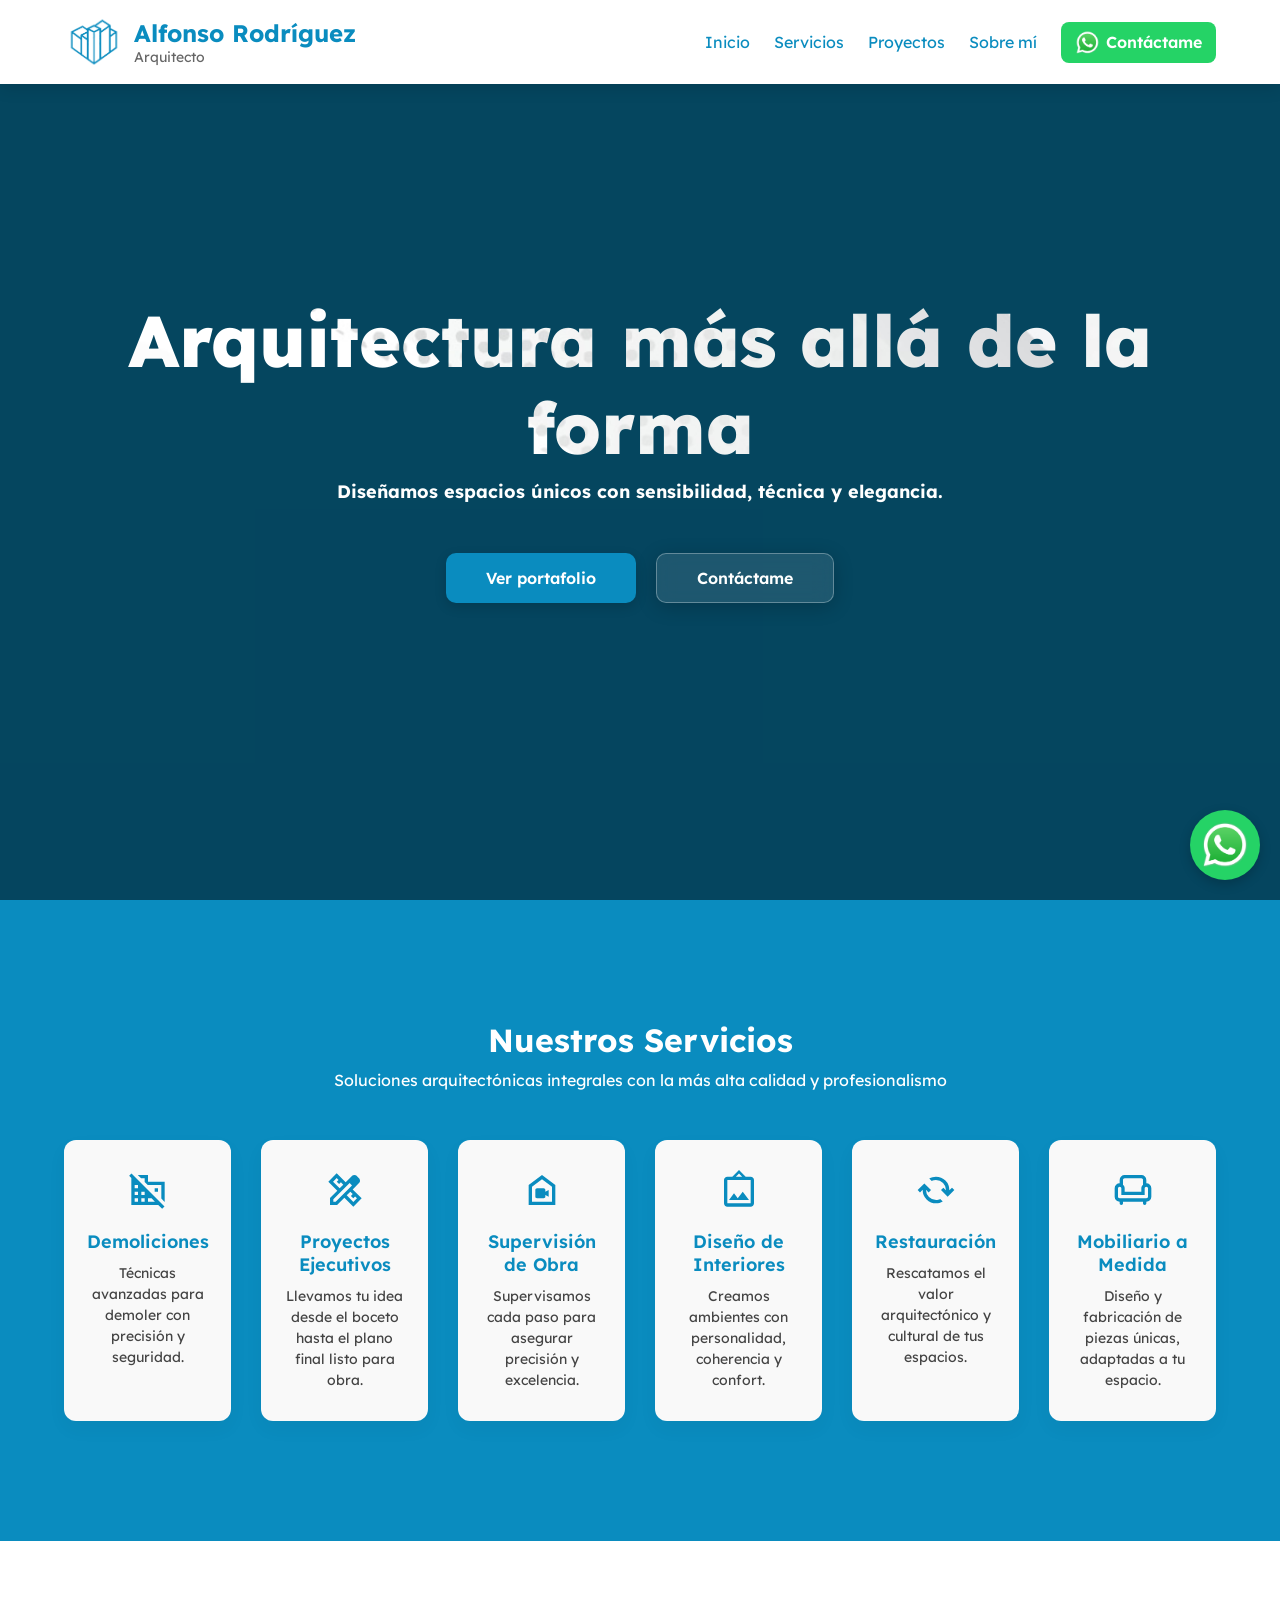
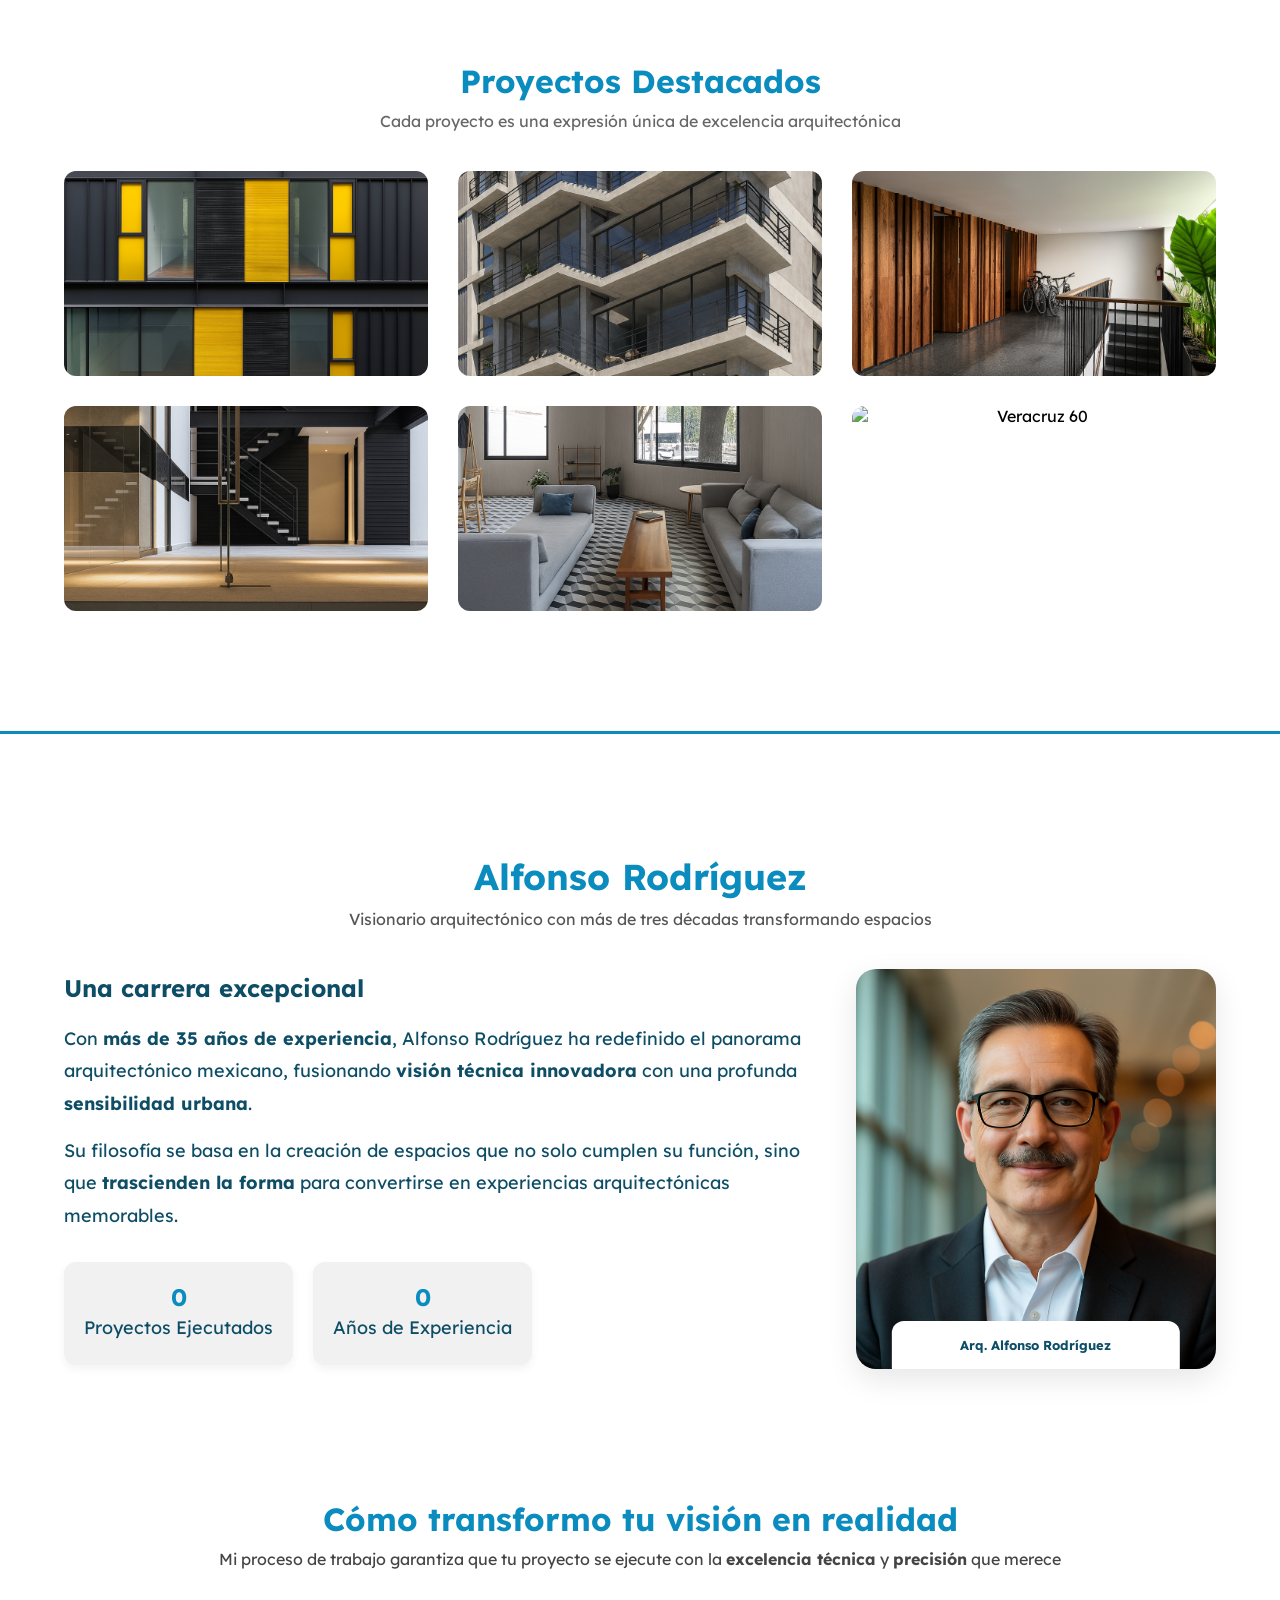
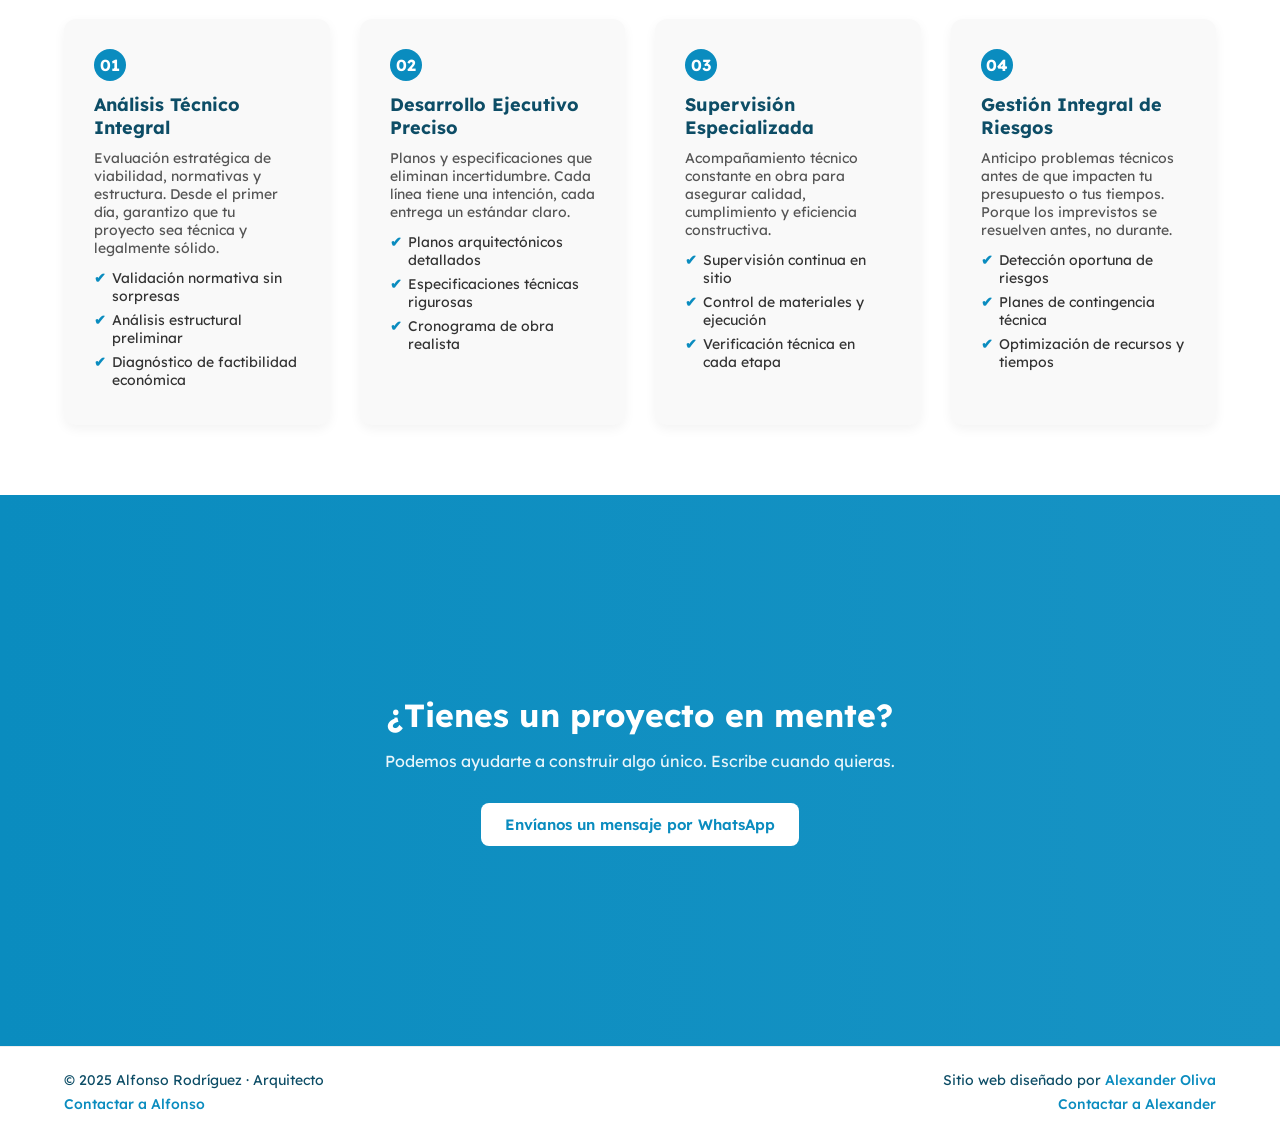
==== index.html @ c877a167 "Primer borrador completado" ====
<!DOCTYPE html>
<html lang="es">
<head>
    <meta charset="UTF-8">
    <meta name="viewport" content="width=device-width, initial-scale=1.0">
    <title>Alfonso Rodríguez | Portafolio</title>
    <link rel="preconnect" href="https://fonts.googleapis.com">
    <link rel="preconnect" href="https://fonts.gstatic.com" crossorigin>
    <link href="https://fonts.googleapis.com/css2?family=Lexend:wght@100..900&display=swap" rel="stylesheet">
    <link rel="stylesheet" href="styles.css">
</head>
<body>
    <header class="header">
        <div class="header__logo">
            <img src="img/logo.png" alt="Logotipo" class="logo__img">
            <div class="header__logotxt">
                <h3 class="header__nombre">Alfonso Rodríguez</h3>
                <p class="header__puesto">Arquitecto</p>
            </div>
        </div>

        <button class="nav__toggle" aria-label="Abrir menú">☰</button>
        <div class="nav__overlay"></div>

        <nav class="nav">
            <button class="nav__close" aria-label="Cerrar menú">×</button>

            <a href="#inicio" class="nav__enlace">Inicio</a>
            <a href="#servicios" class="nav__enlace">Servicios</a>
            <a href="#proyectos" class="nav__enlace">Proyectos</a>
            <a href="#sobremi" class="nav__enlace">Sobre mí</a>
            <a href="https://wa.me/525637185620" target="_blank" class="nav__enlace nav__enlace--whatsapp">
                <img class="nav__whatsapp" src="img/whatsapp.webp" alt="Logo Whatsapp">
                Contáctame
            </a>
        </nav>
    </header>

    <main id="inicio" class="hero">
        <video autoplay muted loop playsinline class="hero__video">
            <source src="img/bg_alfonso.mp4" type="video/mp4">
            Tu navegador no soporta video HTML5.
        </video>

        <div class="hero__overlay"></div>

        <div class="hero__contenido">
            <h1 class="hero__titulo">Arquitectura más allá de la forma</h1>
            <h3 class="hero__subtitulo">Diseñamos espacios únicos con sensibilidad, técnica y elegancia.</h3>
            <div class="hero__btns">
                <a href="#" class="hero__btn hero__btn--portafolio">Ver portafolio</a>
                <a href="#" class="hero__btn hero__btn--contactar">Contáctame</a>
            </div>
        </div>
    </main>

    <section id="servicios" class="servicios">
        <h2 class="servicios__titulo">Nuestros Servicios</h2>
        <p class="servicios__descripcion">Soluciones arquitectónicas integrales con la más alta calidad y profesionalismo</p>

        <div class="servicios__grid">
            <div class="servicio animar-scroll">
                <img src="img/icons/demolicion.svg" alt="Ícono demolición" class="servicio__icono">
                <h3 class="servicio__titulo">Demoliciones</h3>
                <p class="servicio__texto">Técnicas avanzadas para demoler con precisión y seguridad.</p>
            </div>

            <div class="servicio animar-scroll">
                <img src="img/icons/proyecto.svg" alt="Ícono proyectos ejecutivos" class="servicio__icono">
                <h3 class="servicio__titulo">Proyectos Ejecutivos</h3>
                <p class="servicio__texto">Llevamos tu idea desde el boceto hasta el plano final listo para obra.</p>
            </div>

            <div class="servicio animar-scroll">
                <img src="img/icons/supervision.svg" alt="Ícono supervisión" class="servicio__icono">
                <h3 class="servicio__titulo">Supervisión de Obra</h3>
                <p class="servicio__texto">Supervisamos cada paso para asegurar precisión y excelencia.</p>
            </div>

            <div class="servicio animar-scroll">
                <img src="img/icons/interiores.svg" alt="Ícono interiores" class="servicio__icono">
                <h3 class="servicio__titulo">Diseño de Interiores</h3>
                <p class="servicio__texto">Creamos ambientes con personalidad, coherencia y confort.</p>
            </div>

            <div class="servicio animar-scroll">
                <img src="img/icons/restauracion.svg" alt="Ícono restauración" class="servicio__icono">
                <h3 class="servicio__titulo">Restauración</h3>
                <p class="servicio__texto">Rescatamos el valor arquitectónico y cultural de tus espacios.</p>
            </div>

            <div class="servicio animar-scroll">
                <img src="img/icons/mobiliario.svg" alt="Ícono mobiliario" class="servicio__icono">
                <h3 class="servicio__titulo">Mobiliario a Medida</h3>
                <p class="servicio__texto">Diseño y fabricación de piezas únicas, adaptadas a tu espacio.</p>
            </div>
        </div>
    </section>

    <section id="proyectos" class="proyectos">
        <h2 class="proyectos__titulo">Proyectos Destacados</h2>
        <p class="proyectos__descripcion">Cada proyecto es una expresión única de excelencia arquitectónica</p>

        <div class="proyectos__grid">

            <div class="proyecto animar-scroll">
            <img src="img/proyectos/amsterdam289.png" alt="Ámsterdam 289">
            <div class="proyecto__info">
                <div class="proyecto__top">
                <span class="proyecto__etiqueta">Residencial</span>
                </div>
                <div class="proyecto__texto">
                <h3 class="proyecto__nombre">Ámsterdam 289</h3>
                <div class="proyecto__meta">
                    <span>Ciudad de México (2009)</span>
                    <span class="proyecto__rol">Diseño y Construcción</span>
                </div>
                </div>
            </div>
            </div>

            <div class="proyecto animar-scroll">
            <img src="img/proyectos/juandelabarrera.png" alt="Juan de la Barrera">
            <div class="proyecto__info">
                <div class="proyecto__top">
                <span class="proyecto__etiqueta">Residencial</span>
                </div>
                <div class="proyecto__texto">
                <h3 class="proyecto__nombre">Juan de la Barrera</h3>
                <div class="proyecto__meta">
                    <span>Ciudad de México (2019)</span>
                    <span class="proyecto__rol">Diseño, Construcción y Mobiliario</span>
                </div>
                </div>
            </div>
            </div>

            <div class="proyecto animar-scroll">
            <img src="img/proyectos/amsterdam68.png" alt="Ámsterdam 68">
            <div class="proyecto__info">
                <div class="proyecto__top">
                <span class="proyecto__etiqueta">Residencial</span>
                </div>
                <div class="proyecto__texto">
                <h3 class="proyecto__nombre">Ámsterdam 68</h3>
                <div class="proyecto__meta">
                    <span>Ciudad de México (2017)</span>
                    <span class="proyecto__rol">Obra completa</span>
                </div>
                </div>
            </div>
            </div>

            <div class="proyecto animar-scroll">
            <img src="img/proyectos/amsterdam169.png" alt="Ámsterdam 169">
            <div class="proyecto__info">
                <div class="proyecto__top">
                <span class="proyecto__etiqueta">Residencial Patrimonial</span>
                </div>
                <div class="proyecto__texto">
                <h3 class="proyecto__nombre">Ámsterdam 169</h3>
                <div class="proyecto__meta">
                    <span>Ciudad de México (2013)</span>
                    <span class="proyecto__rol">Estructura y acabados</span>
                </div>
                </div>
            </div>
            </div>

            <div class="proyecto animar-scroll">
            <img src="img/proyectos/durango133.png" alt="Durango 133">
            <div class="proyecto__info">
                <div class="proyecto__top">
                <span class="proyecto__etiqueta">Mixto</span>
                </div>
                <div class="proyecto__texto">
                <h3 class="proyecto__nombre">Durango 133</h3>
                <div class="proyecto__meta">
                    <span>Ciudad de México (2015)</span>
                    <span class="proyecto__rol">Excavación, cimentación, acabados</span>
                </div>
                </div>
            </div>
            </div>

            <div class="proyecto animar-scroll">
            <img src="img/proyectos/veracruz60.png" alt="Veracruz 60">
            <div class="proyecto__info">
                <div class="proyecto__top">
                <span class="proyecto__etiqueta">Oficinas y Vivienda</span>
                </div>
                <div class="proyecto__texto">
                <h3 class="proyecto__nombre">Veracruz 60</h3>
                <div class="proyecto__meta">
                    <span>Ciudad de México (2013)</span>
                    <span class="proyecto__rol">Acabados generales</span>
                </div>
                </div>
            </div>
            </div>

        </div>
    </section>

    <div id="modalProyecto" class="modal oculto">
        <div class="modal__contenido" id="modalContenido">
            <button class="modal__cerrar">&times;</button>
            <img id="modalImagen" src="" alt="Imagen del proyecto">
            <div class="modal__texto">
            <span class="modal__etiqueta"></span>
            <h3 class="modal__nombre"></h3>
            <div class="modal__meta">
                <span id="modalUbicacion"></span>
                <span id="modalRol"></span>
            </div>
            <a href="#" class="modal__link">Obra completa</a>
            </div>
            <button class="modal__control modal__anterior">&#10094;</button>
            <button class="modal__control modal__siguiente">&#10095;</button>
        </div>
    </div>

    <section id="sobremi" class="nosotros">
        <div class="nosotros__contenido">
            <h2 class="nosotros__titulo">Alfonso Rodríguez</h2>
            <p class="nosotros__subtitulo">Visionario arquitectónico con más de tres décadas transformando espacios</p>

            <div class="nosotros__grid">
            <div class="nosotros__texto">
                <h3 class="nosotros__encabezado">Una carrera excepcional</h3>
                <p class="nosotros__txt">
                Con <strong>más de 35 años de experiencia</strong>, Alfonso Rodríguez ha redefinido el panorama arquitectónico mexicano, fusionando <strong>visión técnica innovadora</strong> con una profunda <strong>sensibilidad urbana</strong>.
                </p>
                <p class="nosotros__txt">
                Su filosofía se basa en la creación de espacios que no solo cumplen su función, sino que <strong>trascienden la forma</strong> para convertirse en experiencias arquitectónicas memorables.
                </p>

                <div class="nosotros__datos">
                    <div class="nosotros__dato">
                        <span class="nosotros__numero" data-target="100">0</span>
                        <p class="nosotros__descripcion">Proyectos Ejecutados</p>
                    </div>
                    <div class="nosotros__dato">
                        <span class="nosotros__numero" data-target="35">0</span>
                        <p class="nosotros__descripcion">Años de Experiencia</p>
                    </div>
                </div>
            </div>

            <div class="nosotros__foto">
                <div class="nosotros__marco">
                <img src="img/profile.png" alt="Foto Alfonso Rodríguez" class="nosotros__img">
                <div class="nosotros__card">
                    <strong>Arq. Alfonso Rodríguez</strong>
                </div>
                </div>
            </div>
            </div>
        </div>
    </section>

    <section class="proceso">
        <h2 class="proceso__titulo">Cómo transformo tu visión en realidad</h2>
        <p class="proceso__subtitulo">Mi proceso de trabajo garantiza que tu proyecto se ejecute con la <strong>excelencia técnica</strong> y <strong>precisión</strong> que merece</p>

        <div class="proceso__grid">
            <div class="proceso__item animar-scroll">
            <div class="proceso__icono">01</div>
            <h3 class="proceso__paso">Análisis Técnico Integral</h3>
            <p class="proceso__texto">Evaluación estratégica de viabilidad, normativas y estructura. Desde el primer día, garantizo que tu proyecto sea técnica y legalmente sólido.</p>
            <ul class="proceso__lista">
                <li>Validación normativa sin sorpresas</li>
                <li>Análisis estructural preliminar</li>
                <li>Diagnóstico de factibilidad económica</li>
            </ul>
            </div>

            <div class="proceso__item animar-scroll">
            <div class="proceso__icono">02</div>
            <h3 class="proceso__paso">Desarrollo Ejecutivo Preciso</h3>
            <p class="proceso__texto">Planos y especificaciones que eliminan incertidumbre. Cada línea tiene una intención, cada entrega un estándar claro.</p>
            <ul class="proceso__lista">
                <li>Planos arquitectónicos detallados</li>
                <li>Especificaciones técnicas rigurosas</li>
                <li>Cronograma de obra realista</li>
            </ul>
            </div>

            <div class="proceso__item animar-scroll">
            <div class="proceso__icono">03</div>
            <h3 class="proceso__paso">Supervisión Especializada</h3>
            <p class="proceso__texto">Acompañamiento técnico constante en obra para asegurar calidad, cumplimiento y eficiencia constructiva.</p>
            <ul class="proceso__lista">
                <li>Supervisión continua en sitio</li>
                <li>Control de materiales y ejecución</li>
                <li>Verificación técnica en cada etapa</li>
            </ul>
            </div>

            <div class="proceso__item animar-scroll">
            <div class="proceso__icono">04</div>
            <h3 class="proceso__paso">Gestión Integral de Riesgos</h3>
            <p class="proceso__texto">Anticipo problemas técnicos antes de que impacten tu presupuesto o tus tiempos. Porque los imprevistos se resuelven antes, no durante.</p>
            <ul class="proceso__lista">
                <li>Detección oportuna de riesgos</li>
                <li>Planes de contingencia técnica</li>
                <li>Optimización de recursos y tiempos</li>
            </ul>
            </div>
        </div>
    </section>

    <section class="cta animar-scroll">
        <h2 class="cta__titulo">¿Tienes un proyecto en mente?</h2>
        <p class="cta__subtitulo">Podemos ayudarte a construir algo único. Escribe cuando quieras.</p>
        <a href="https://wa.me/525637185620" target="_blank" class="cta__btn">Envíanos un mensaje por WhatsApp</a>
    </section>

    <footer class="footer">
        <div class="footer__contenido">
            <div class="footer__col">
            <p class="footer__nombre">© 2025 Alfonso Rodríguez · Arquitecto</p>
            <p class="footer__link"><a href="https://wa.me/525637185620" target="_blank">Contactar a Alfonso</a></p>
            </div>
            <div class="footer__col footer__col--autor">
            <p class="footer__autor">Sitio web diseñado por <a href="https://alexander-oliva.com" target="_blank">Alexander Oliva</a></p>
            <p class="footer__link"><a href="https://wa.me/525637185620" target="_blank">Contactar a Alexander</a></p>
            </div>
        </div>
    </footer>
    
    <a href="https://wa.me/525637185620" target="_blank" class="whatsapp-fijo" aria-label="Contáctame por WhatsApp">
        <img src="img/whatsapp.webp" alt="Logo Whatsapp" class="whatsapp-icono">
    </a>

    <script src="app.js"></script>
</body>
</html>
---- styles.css ----
:root {
    --colorPrimario: #0A8CBF;
    --colorSecundario: #ffffff;
    --colorTerciario: #0d4d66;
}

* {
    padding: 0;
    margin: 0;
    box-sizing: border-box;
}

body {
    font-family: "Lexend", sans-serif;
    background-color: var(--colorPrimario);
}

/* HEADER */
.header {
    position: fixed;
    top: 0;
    width: 100%;
    background-color: var(--colorSecundario);
    display: flex;
    justify-content: space-between;
    align-items: center;
    padding: 12px 5%;
    box-shadow: 0 4px 16px rgba(0, 0, 0, 0.12);
    z-index: 1000;
}

/* LOGO */
.header__logo {
    display: flex;
    align-items: center;
    gap: 10px;
}

.logo__img {
    width: 60px;
    height: auto;
}

.header__nombre {
    font-size: 16px;
    font-weight: 700;
    color: var(--colorPrimario);
}

@media screen and (min-width: 768px) {
    .header__nombre {
        font-size: 24px;
    }
}

.header__puesto {
    font-size: 14px;
    margin: 0;
    color: #666;
}

/* Navegación */
.nav {
    display: flex;
    align-items: center;
    gap: 24px;
}

.nav__enlace {
    position: relative;
    text-decoration: none;
    font-size: 16px;
    color: var(--colorPrimario);
    transition: color 0.5s ease, transform 0.5s ease;
}

.nav__enlace::after {
    content: '';
    position: absolute;
    bottom: -4px;
    left: 0;
    width: 0%;
    height: 2px;
    background-color: var(--colorPrimario);
    transition: width 0.3s ease;
}

.nav__enlace:hover {
    color: var(--colorPrimario);
    transform: translateY(-2px);
}

.nav__enlace:hover::after {
    width: 100%;
}

.nav__enlace--whatsapp::after {
    display: none;
}


/* Botón hamburguesa */
.nav__toggle {
    display: none;
    background: none;
    border: none;
    font-size: 28px;
    color: var(--colorTerciario);
    cursor: pointer;
    z-index: 1101;
}

/* Overlay */
.nav__overlay {
    display: none;
    position: fixed;
    inset: 0;
    background-color: rgba(0, 0, 0, 0.4);
    z-index: 1100;
}

/* Nav base */
.nav {
    display: flex;
    align-items: center;
    gap: 24px;
    transition: all 0.3s ease;
}

/* Responsive nav */
@media (max-width: 768px) {
    .nav {
        position: fixed;
        top: 0;
        right: -100%;
        width: 260px;
        height: 100%;
        background-color: var(--colorSecundario);
        flex-direction: column;
        align-items: flex-end;
        padding: 100px 20px;
        gap: 40px;
        box-shadow: -2px 0 10px rgba(0, 0, 0, 0.1);
        transition: right 0.3s ease;
        z-index: 1102;
    }

    .nav__toggle {
        display: block;
    }

    .nav__overlay.active {
        display: block;
    }

    .nav.nav--visible {
        right: 0;
    }
}

/* Botón cerrar (X) dentro del menú */
.nav__close {
    position: absolute;
    top: 20px;
    right: 20px;
    background: none;
    border: none;
    font-size: 28px;
    color: var(--colorTerciario);
    cursor: pointer;
    display: none;
}

@media (max-width: 768px) {
    .nav__close {
        display: block;
    }
}

/* Botón WhatsApp */
.nav__enlace--whatsapp {
    background-color: #25D366;
    color: white !important;
    padding: 8px 14px;
    border-radius: 8px;
    font-weight: 600;
    display: flex;
    align-items: center;
    gap: 6px;
}

.nav__whatsapp {
    height: 25px;
}

/* HERO */
.hero {
    position: relative;
    height: 100vh;
    overflow: hidden;
    display: flex;
    align-items: center;
    justify-content: center;
    text-align: center;
    color: white;
}

.hero__video {
    position: absolute;
    top: 0;
    left: 0;
    width: 100%;
    height: 100%;
    object-fit: cover;
    z-index: 1;
}

.hero__overlay {
    position: absolute;
    top: 0;
    left: 0;
    width: 100%;
    height: 100%;
    background-color: rgba(0, 0, 0, 0.5);
    z-index: 2;
}

.hero__contenido {
    position: relative;
    z-index: 3;
    max-width: 90%;
    padding: 20px;
    text-align: center;
    display: flex;
    flex-direction: column;
    align-items: center;
    justify-content: center;
}

/* Animación */
@keyframes fadeUp {
    0% {
        opacity: 0;
        transform: translateY(30px);
    }
    100% {
        opacity: 1;
        transform: translateY(0);
    }
}

.hero__titulo {
    font-size: 36px;
    font-weight: 800;
    background-image: url(img/bgtext.png);
    background-size: 200%;
    background-position: center;
    -webkit-background-clip: text;
    -webkit-text-fill-color: transparent;
    background-clip: text;
    color: transparent;
    margin-bottom: 10px;
    animation: fadeUp 1s ease-out both;
    line-height: 1.2;
    max-width: 100%;
    word-wrap: break-word;
}

@media screen and (min-width: 768px) {
    .hero__titulo {
        font-size: 72px;
    }
}

.hero__subtitulo {
    font-size: 14px;
    color: white;
    font-weight: bold;
    animation: fadeUp 1s ease-out both;
    animation-delay: 0.4s;
    max-width: 800px;
}

@media screen and (min-width: 768px) {
    .hero__subtitulo {
        font-size: 18px;
    }
}

.hero__btns {
    display: flex;
    gap: 20px;
    margin-top: 50px;
    flex-wrap: wrap;
    justify-content: center;
}

.hero__btn {
    padding: 14px 40px;
    font-size: 16px;
    font-weight: 600;
    border-radius: 10px;
    text-decoration: none;
    display: inline-flex;
    align-items: center;
    justify-content: center;
    transition: all 0.3s ease;
}

.hero__btn--portafolio {
    background-color: var(--colorPrimario);
    color: #fff;
    box-shadow: 0 4px 12px rgba(0, 0, 0, 0.15);
}

.hero__btn--portafolio:hover {
    background-color: #086a94;
    transform: translateY(-2px);
}

.hero__btn--contactar {
    background: rgba(255, 255, 255, 0.1);
    color: #fff;
    border: 1px solid rgba(255, 255, 255, 0.3);
    backdrop-filter: blur(10px);
    -webkit-backdrop-filter: blur(10px);
    box-shadow: 0 4px 20px rgba(0, 0, 0, 0.2);
}

.hero__btn--contactar:hover {
    background: rgba(255, 255, 255, 0.2);
    transform: translateY(-2px);
}

/* SERVICIOS */
/* Animación de entrada */
@keyframes fadeUp {
    from {
        opacity: 0;
        transform: translateY(40px);
    }
    to {
        opacity: 1;
        transform: translateY(0);
    }
}

.servicios {
    padding: 120px 5%;
    background-color: var(--colorPrimario);
    text-align: center;
}

.servicios__titulo {
    font-size: 32px;
    color: var(--colorSecundario);
    font-weight: 700;
    margin-bottom: 10px;
}

.servicios__descripcion {
    color: var(--colorSecundario);
    font-size: 16px;
    margin-bottom: 50px;
    animation-delay: 0.2s;
}

.servicios__grid {
    display: grid;
    gap: 30px;
    grid-template-columns: repeat(6, 1fr); /* 6 columnas por defecto */
    justify-items: center;
}

@media (max-width: 1200px) {
    .servicios__grid {
        grid-template-columns: repeat(3, 1fr);
    }
}

@media (max-width: 768px) {
    .servicios__grid {
        grid-template-columns: repeat(2, 1fr);
    }
}

@media (max-width: 480px) {
    .servicios__grid {
        grid-template-columns: 1fr;
    }
}

.servicio {
    background-color: #f9f9f9;
    border-radius: 12px;
    padding: 30px 20px;
    box-shadow: 0 8px 20px rgba(0, 0, 0, 0.04);
    transition: transform 0.3s ease, box-shadow 0.3s ease;
}

.servicio:nth-child(1) { animation-delay: 0.2s; }
.servicio:nth-child(2) { animation-delay: 0.4s; }
.servicio:nth-child(3) { animation-delay: 0.6s; }
.servicio:nth-child(4) { animation-delay: 0.8s; }
.servicio:nth-child(5) { animation-delay: 1s; }
.servicio:nth-child(6) { animation-delay: 1.2s; }

.servicio:hover {
    transform: translateY(-5px);
    box-shadow: 0 12px 24px rgba(0, 0, 0, 0.08);
}

.servicio__icono {
    width: 40px;
    height: 40px;
    margin-bottom: 16px;
}

.servicio__titulo {
    font-size: 18px;
    font-weight: 600;
    color: var(--colorPrimario);
    margin-bottom: 10px;
}

.servicio__texto {
    font-size: 14px;
    color: #444;
    line-height: 1.5;
}

/* Responsive adicional */
@media (max-width: 480px) {
    .servicios__titulo {
        font-size: 24px;
    }

    .servicios__descripcion {
        font-size: 15px;
    }

    .servicio__titulo {
        font-size: 16px;
    }

    .servicio__texto {
        font-size: 13px;
    }
}

/* ANIMACION DE ENTRADA */
.animar-scroll {
    opacity: 0;
    transform: translateY(40px);
    transition: opacity 0.6s ease-out, transform 0.6s ease-out;
}

.animado {
    opacity: 1;
    transform: translateY(0);
}

/* PROYECTOS */
.proyectos {
    padding: 120px 5%;
    background-color: var(--colorSecundario);
    text-align: center;
    border-bottom: 3px solid var(--colorPrimario);
}

.proyectos__titulo {
    font-size: 32px;
    color: var(--colorPrimario);
    font-weight: 700;
    margin-bottom: 10px;
}

.proyectos__descripcion {
    color: #666;
    font-size: 16px;
    margin-bottom: 40px;
}

.proyectos__grid {
    display: grid;
    gap: 30px;
}

@media (min-width: 480px) {
    .proyectos__grid {
        grid-template-columns: repeat(1, 1fr);
    }
}
@media (min-width: 1200px) {
    .proyectos__grid {
        grid-template-columns: repeat(3, 1fr);
    }
}

.proyecto {
    position: relative;
    overflow: hidden;
    border-radius: 12px;
    cursor: pointer;
    transition: transform 0.3s ease;
    opacity: 0;
    transform: translateY(40px);
}

.proyecto img {
    width: 100%;
    height: auto;
    display: block;
    object-fit: cover;
    transition: transform 0.3s ease;
}

.proyecto__info {
    position: absolute;
    inset: 0;
    background-color: rgba(10, 140, 191, 0.85);
    color: #fff;
    display: flex;
    flex-direction: column;
    justify-content: space-between;
    align-items: center;
    padding: 20px;
    opacity: 0;
    transition: opacity 0.4s ease;
    text-align: center;
}

.proyecto__top {
    width: 100%;
    display: flex;
    justify-content: center;
    margin-bottom: 12px;
}

.proyecto__etiqueta {
    background-color: #fff;
    color: var(--colorPrimario);
    font-size: 12px;
    padding: 4px 12px;
    border-radius: 999px;
    font-weight: 600;
}

.proyecto__texto {
    display: flex;
    flex-direction: column;
    align-items: stretch;
    gap: 8px;
    width: 100%;
}

.proyecto__nombre {
    font-size: 24px;
    font-weight: 700;
    margin: 0;
    text-align: center;
}

@media screen and (min-width: 768px) {
    .proyecto__nombre {
        font-size: 32px;
    }
}

.proyecto__meta {
    display: flex;
    justify-content: space-between;
    font-size: 14px;
    color: #f5f5f5;
}

.proyecto__meta span {
    margin: 0;
    line-height: 1.4;
}

.proyecto__rol {
    font-weight: 400;
    text-align: right;
}


/* Hover */
.proyecto:hover .proyecto__info {
    opacity: 1;
}

.proyecto:hover img {
    transform: scale(1.05);
}

/* Animación scroll */
.animado {
    opacity: 1 !important;
    transform: translateY(0) !important;
    transition: opacity 0.6s ease, transform 0.6s ease;
}

/* MODAL */
.modal {
  position: fixed;
  top: 0; left: 0;
  width: 100%; height: 100%;
  background-color: rgba(0, 0, 0, 0.7);
  display: flex;
  justify-content: center;
  align-items: center;
  z-index: 9999;
  padding: 20px;
}
.modal.oculto {
  display: none;
}
.modal__contenido {
  position: relative;
  background: var(--colorSecundario);
  padding: 20px;
  border-radius: 12px;
  max-width: 900px;
  width: 100%;
  color: var(--colorPrimario);
  display: flex;
  flex-direction: column;
  align-items: center;
}
.modal__contenido img {
  width: 100%;
  max-height: 400px;
  object-fit: cover;
  border-radius: 8px;
}
.modal__texto {
  margin-top: 20px;
  width: 100%;
  text-align: center;
}
.modal__etiqueta {
  background-color: var(--colorPrimario);
  color: white;
  padding: 4px 10px;
  font-size: 12px;
  border-radius: 999px;
  display: inline-block;
  margin-bottom: 6px;
}
.modal__nombre {
  font-size: 24px;
  margin: 10px 0 5px;
}
.modal__meta {
  display: flex;
  justify-content: space-between;
  font-size: 14px;
  color: var(--colorTerciario);
  margin-bottom: 10px;
}
.modal__link {
  font-size: 14px;
  color: var(--colorPrimario);
  text-decoration: none;
  font-weight: 500;
}
.modal__cerrar {
  position: absolute;
  top: 10px;
  right: 10px;
  background: var(--colorPrimario);
  border: none;
  font-size: 24px;
  color: var(--colorSecundario);
  cursor: pointer;
  border-radius: 50%;
  width: 36px;
  height: 36px;
  line-height: 34px;
  text-align: center;
  box-shadow: 0 2px 5px rgba(0,0,0,0.2);
}
.modal__control {
  position: absolute;
  top: 50%;
  transform: translateY(-50%);
  background: var(--colorPrimario);
  border: none;
  color: var(--colorSecundario);
  font-size: 16px;
  padding: 5px 11px;
  cursor: pointer;
  z-index: 10;
  border-radius: 50%;
}

@media screen and (min-width: 768px) {
    .modal__control {
      font-size: 18px;
      padding: 12px 20px;
    }
}

.modal__anterior { left: 10px; }
.modal__siguiente { right: 10px; }

@media (max-width: 600px) {
  .modal__meta {
    flex-direction: column;
    gap: 4px;
    align-items: center;
  }
  .modal__control {
    top: auto;
    bottom: 20px;
  }
  .modal__anterior {
    left: 20px;
  }
  .modal__siguiente {
    right: 20px;
  }
}


/* NOSOTROS */
.nosotros {
  background-color: var(--colorSecundario);
  padding: 120px 5% 60px;
  color: var(--colorTerciario);
}
.nosotros__titulo {
  text-align: center;
  font-size: 36px;
  font-weight: 700;
  color: var(--colorPrimario);
  margin-bottom: 10px;
}
.nosotros__subtitulo {
  text-align: center;
  color: #555;
  font-size: 16px;
  margin-bottom: 40px;
}
.nosotros__grid {
  display: flex;
  flex-direction: column-reverse;
  gap: 40px;
  align-items: center;
}
@media (min-width: 900px) {
  .nosotros__grid {
    flex-direction: row;
    justify-content: space-between;
  }
}
.nosotros__encabezado {
  font-size: 24px;
  font-weight: 700;
  margin-bottom: 20px;
}
.nosotros__texto p {
  font-size: 18px;
  color: var(--colorTerciario);
  line-height: 1.8;
}

.nosotros__txt {
    margin-bottom: 15px;
}

.nosotros__datos {
  display: flex;
  gap: 20px;
  margin-top: 30px;
  justify-content: space-between;
}

@media screen and (min-width: 768px) {
    .nosotros__datos {
      justify-content: flex-start;
    }
}

.nosotros__dato {
  background-color: #f1f1f1;
  border-radius: 12px;
  padding: 20px 20px;
  text-align: center;
  box-shadow: 0 4px 10px rgba(0, 0, 0, 0.05);
  display: flex;
  flex-direction: column;
  align-items: center;
  justify-content: center;
}
.nosotros__numero {
  font-size: 24px;
  font-weight: 700;
  color: var(--colorPrimario);
}
.nosotros__descripcion {
  font-size: 12px;
  color: #444;
  margin: 0;
}
.nosotros__foto {
  position: relative;
}
.nosotros__marco {
  position: relative;
  border-radius: 20px;
  overflow: hidden;
  box-shadow: 0 10px 30px rgba(0, 0, 0, 0.1);
  width: 100%;
  max-width: 800px;
  aspect-ratio: 9 / 10; 
  margin: 0 auto;
}

.nosotros__img {
  width: 100%;
  height: 100%;
  object-fit: cover;
  display: block;
  border-radius: 0;
}

@media screen and (max-width: 480px) {
  .nosotros__marco {
    aspect-ratio: 3 / 4.2;
  }
}
.nosotros__badge,
.nosotros__insignia {
  position: absolute;
  background-color: var(--colorPrimario);
  color: white;
  font-size: 14px;
  padding: 4px 6px;
  border-radius: 999px;
}
.nosotros__badge {
  top: 10px;
  right: 10px;
}
.nosotros__insignia {
  top: 30%;
  left: 10px;
}
.nosotros__card {
  position: absolute;
  bottom: -10px;
  left: 50%;
  transform: translateX(-50%);
  background-color: white;
  border-radius: 12px;
  padding: 15px 16px 25px 16px;
  width: 80%;
  box-shadow: 0 2px 10px rgba(0,0,0,0.1);
  text-align: center;
  font-size: 13px;
  line-height: 1.4;
}
.nosotros__estrellas {
  margin-top: 4px;
  color: var(--colorPrimario);
}

/* PROCESO */
.proceso {
  padding: 70px 5%;
  background-color: var(--colorSecundario);
  text-align: center;
}
.proceso__titulo {
  font-size: 32px;
  color: var(--colorPrimario);
  font-weight: 700;
  margin-bottom: 10px;
}
.proceso__subtitulo {
  font-size: 16px;
  color: #444;
  margin-bottom: 50px;
}
.proceso__grid {
  display: grid;
  gap: 30px;
  grid-template-columns: 1fr;
}
@media (min-width: 768px) {
  .proceso__grid {
    grid-template-columns: repeat(2, 1fr);
  }
}
@media (min-width: 1200px) {
  .proceso__grid {
    grid-template-columns: repeat(4, 1fr);
  }
}
.proceso__item {
  background-color: #f9f9f9;
  padding: 30px;
  border-radius: 12px;
  text-align: left;
  position: relative;
  box-shadow: 0 4px 12px rgba(0,0,0,0.05);
  transition: transform 0.8s ease;
}
.proceso__item:hover {
  transform: translateY(-5px);
}
.proceso__icono {
  font-size: 16px;
  font-weight: bold;
  background-color: var(--colorPrimario);
  color: white;
  width: 32px;
  height: 32px;
  border-radius: 50%;
  display: flex;
  align-items: center;
  justify-content: center;
  margin-bottom: 12px;
}
.proceso__paso {
  font-size: 18px;
  font-weight: 700;
  margin-bottom: 10px;
  color: var(--colorTerciario);
  position: relative;
  display: inline-block;
}
.proceso__paso::after {
  content: '';
  position: absolute;
  bottom: -4px;
  left: 0;
  height: 2px;
  width: 100%;
  background-color: var(--colorPrimario);
  transform: scaleX(0);
  transform-origin: left;
  transition: transform 0.6s ease;
}
.proceso__item:hover .proceso__paso::after {
  transform: scaleX(1);
}
.proceso__texto {
  font-size: 14px;
  color: #555;
  margin-bottom: 12px;
}
.proceso__lista {
  list-style: none;
  padding-left: 0;
  font-size: 14px;
  color: #333;
}
.proceso__lista li {
  margin-bottom: 6px;
  position: relative;
  padding-left: 18px;
}
.proceso__lista li::before {
  content: '✔';
  position: absolute;
  left: 0;
  color: var(--colorPrimario);
  font-weight: bold;
}

/* CTA */
.cta {
  background: linear-gradient(270deg, var(--colorPrimario), #31a1ce, var(--colorPrimario));
  background-size: 600% 600%;
  animation: gradientWave 12s ease infinite;
  padding: 200px 5%;
  text-align: center;
  color: var(--colorSecundario);
  transition: opacity 0.6s ease, transform 0.6s ease;
  opacity: 0;
  transform: translateY(40px);
}
@keyframes gradientWave {
  0% { background-position: 0% 50%; }
  50% { background-position: 100% 50%; }
  100% { background-position: 0% 50%; }
}
.cta__titulo {
  font-size: clamp(24px, 5vw, 32px);
  font-weight: 700;
  margin-bottom: 16px;
}
.cta__subtitulo {
  font-size: 16px;
  max-width: 600px;
  margin: 0 auto 32px;
  color: #eaf6fb;
}
.cta__btn {
  background-color: var(--colorSecundario);
  color: var(--colorPrimario);
  padding: 12px 24px;
  font-size: 15px;
  font-weight: 600;
  border-radius: 8px;
  text-decoration: none;
  display: inline-block;
  transition: all 0.3s ease;
}
.cta__btn:hover {
  transform: translateY(-2px);
  box-shadow: 0 4px 12px rgba(0, 0, 0, 0.2);
}
@media screen and (max-width: 480px) {
  .cta__btn {
    animation: pulse 2.4s infinite;
  }
}
@keyframes pulse {
  0% { box-shadow: 0 0 0 0 rgba(255, 255, 255, 0.4); }
  70% { box-shadow: 0 0 0 10px rgba(255, 255, 255, 0); }
  100% { box-shadow: 0 0 0 0 rgba(255, 255, 255, 0); }
}
.animado {
  opacity: 1 !important;
  transform: translateY(0) !important;
}

/* FOOTER */
.footer {
  background-color: var(--colorSecundario);
  color: var(--colorTerciario);
  padding: 24px 5%;
  font-size: 14px;
  border-top: 1px solid #eee;
}
.footer__contenido {
  display: flex;
  flex-wrap: wrap;
  justify-content: space-between;
  gap: 20px;
  max-width: 1200px;
  margin: 0 auto;
}
.footer__col {
  flex: 1 1 45%;
  min-width: 250px;
  display: flex;
  flex-direction: column;
  gap: 6px;
}
.footer__col--autor {
  align-items: flex-end;
  text-align: right;
}
.footer__nombre,
.footer__autor,
.footer__link {
  margin: 0;
}
.footer__link a,
.footer__autor a {
  display: inline-block;
  color: var(--colorPrimario);
  font-weight: 500;
  text-decoration: none;
  position: relative;
  transition: color 0.3s ease;
}
.footer__link a::after,
.footer__autor a::after {
  content: "";
  position: absolute;
  bottom: -2px;
  left: 0;
  width: 0%;
  height: 2px;
  background-color: var(--colorPrimario);
  transition: width 0.3s ease;
}
.footer__link a:hover::after,
.footer__autor a:hover::after {
  width: 100%;
}
.footer__link a:hover,
.footer__autor a:hover {
  color: var(--colorTerciario);
}
@media screen and (max-width: 768px) {
  .footer__contenido {
    flex-direction: column;
    align-items: flex-start;
    text-align: left;
  }
  .footer__col,
  .footer__col--autor {
    width: 100%;
    align-items: flex-start;
    text-align: left;
  }
}

/* BOTÓN DE WHATSAPP */
.whatsapp-fijo {
  position: fixed;
  bottom: 20px;
  right: 20px;
  background-color: #25D366;
  padding: 10px;
  border-radius: 50%;
  box-shadow: 0 4px 12px rgba(0,0,0,0.2);
  text-decoration: none;
  z-index: 9999;
  transition: background-color 0.3s ease, transform 0.2s ease;
  display: flex;
  align-items: center;
  justify-content: center;
  width: 50px;
  height: 50px;
}

@media screen and (min-width: 768px) {
    .whatsapp-fijo {
        width: 70px;
        height: 70px;
    }
}

.whatsapp-fijo:hover {
  background-color: #1da851;
  transform: translateY(-2px);
}
.whatsapp-icono {
  width: 28px;
  height: 28px;
  display: block;
}

@media screen and (min-width: 768px) {
    .whatsapp-icono {
        width: 50px;
        height: 50px;
        display: block;
    }
}
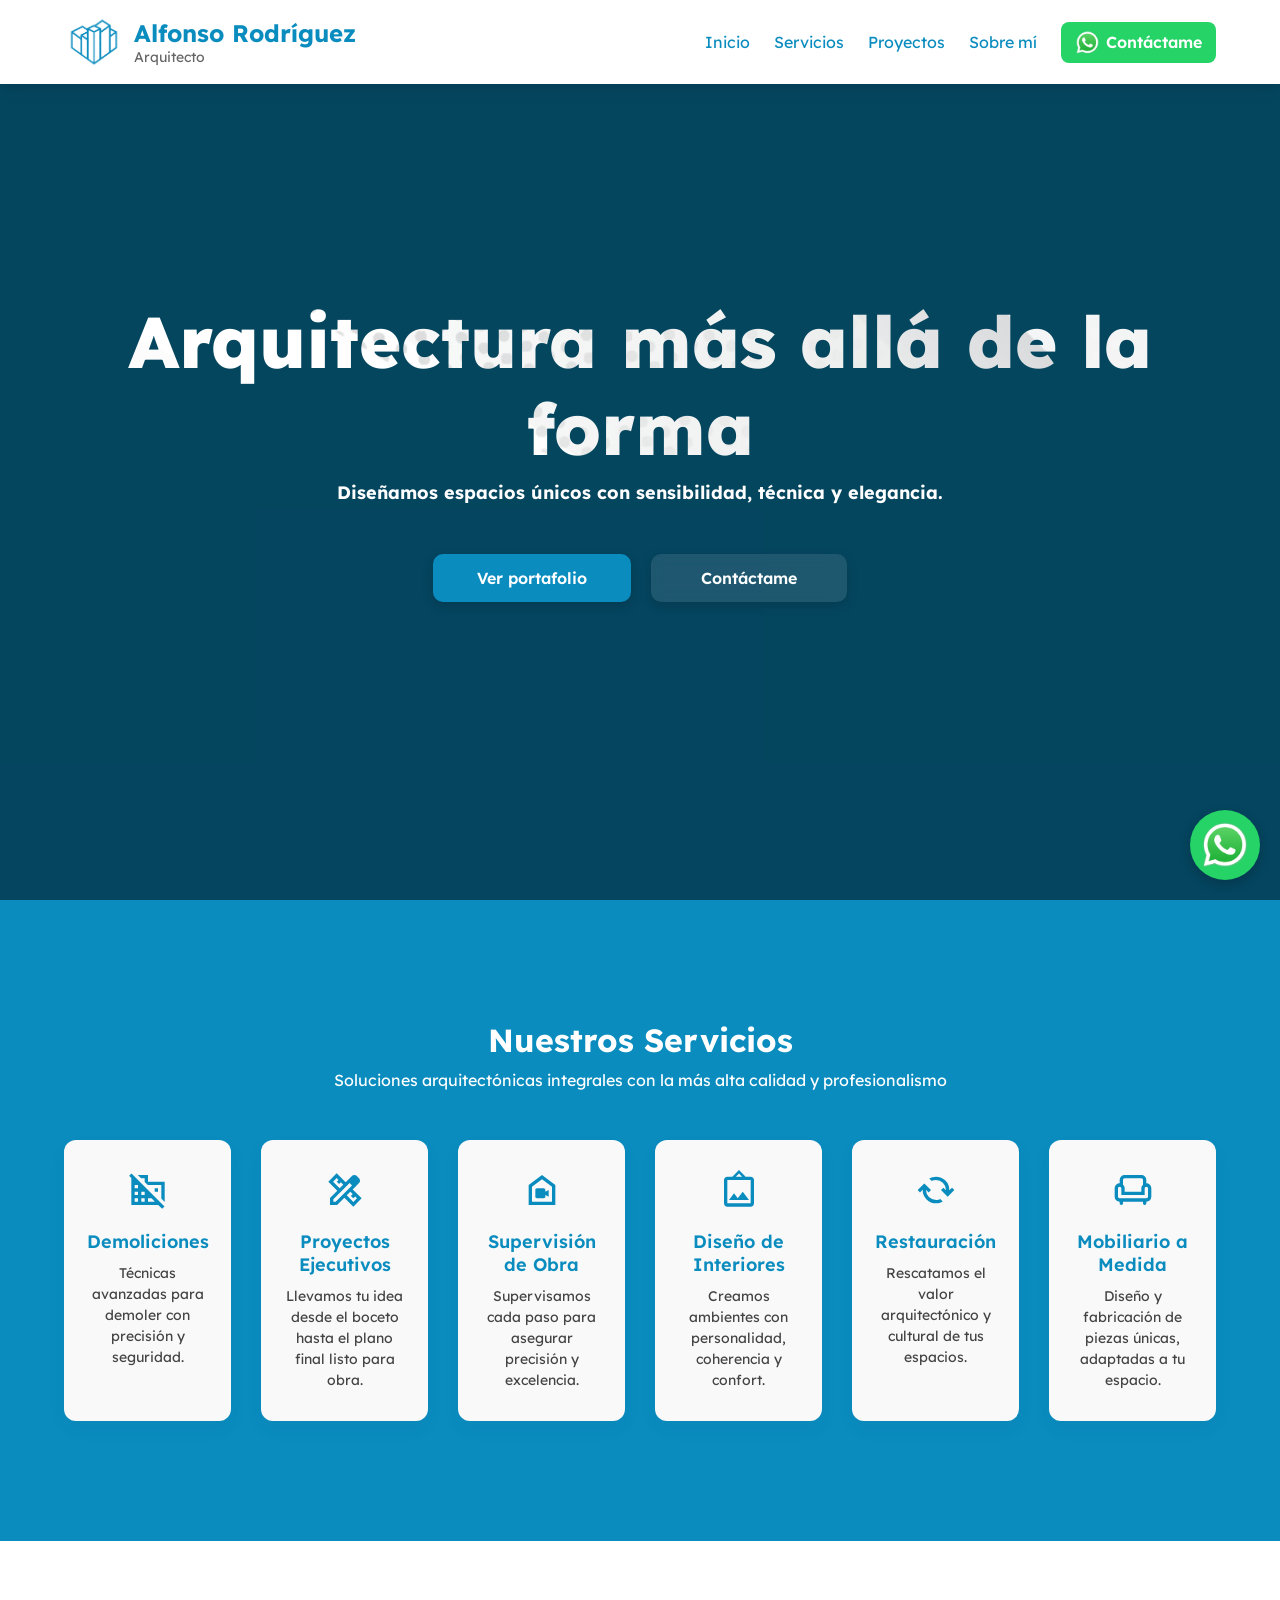
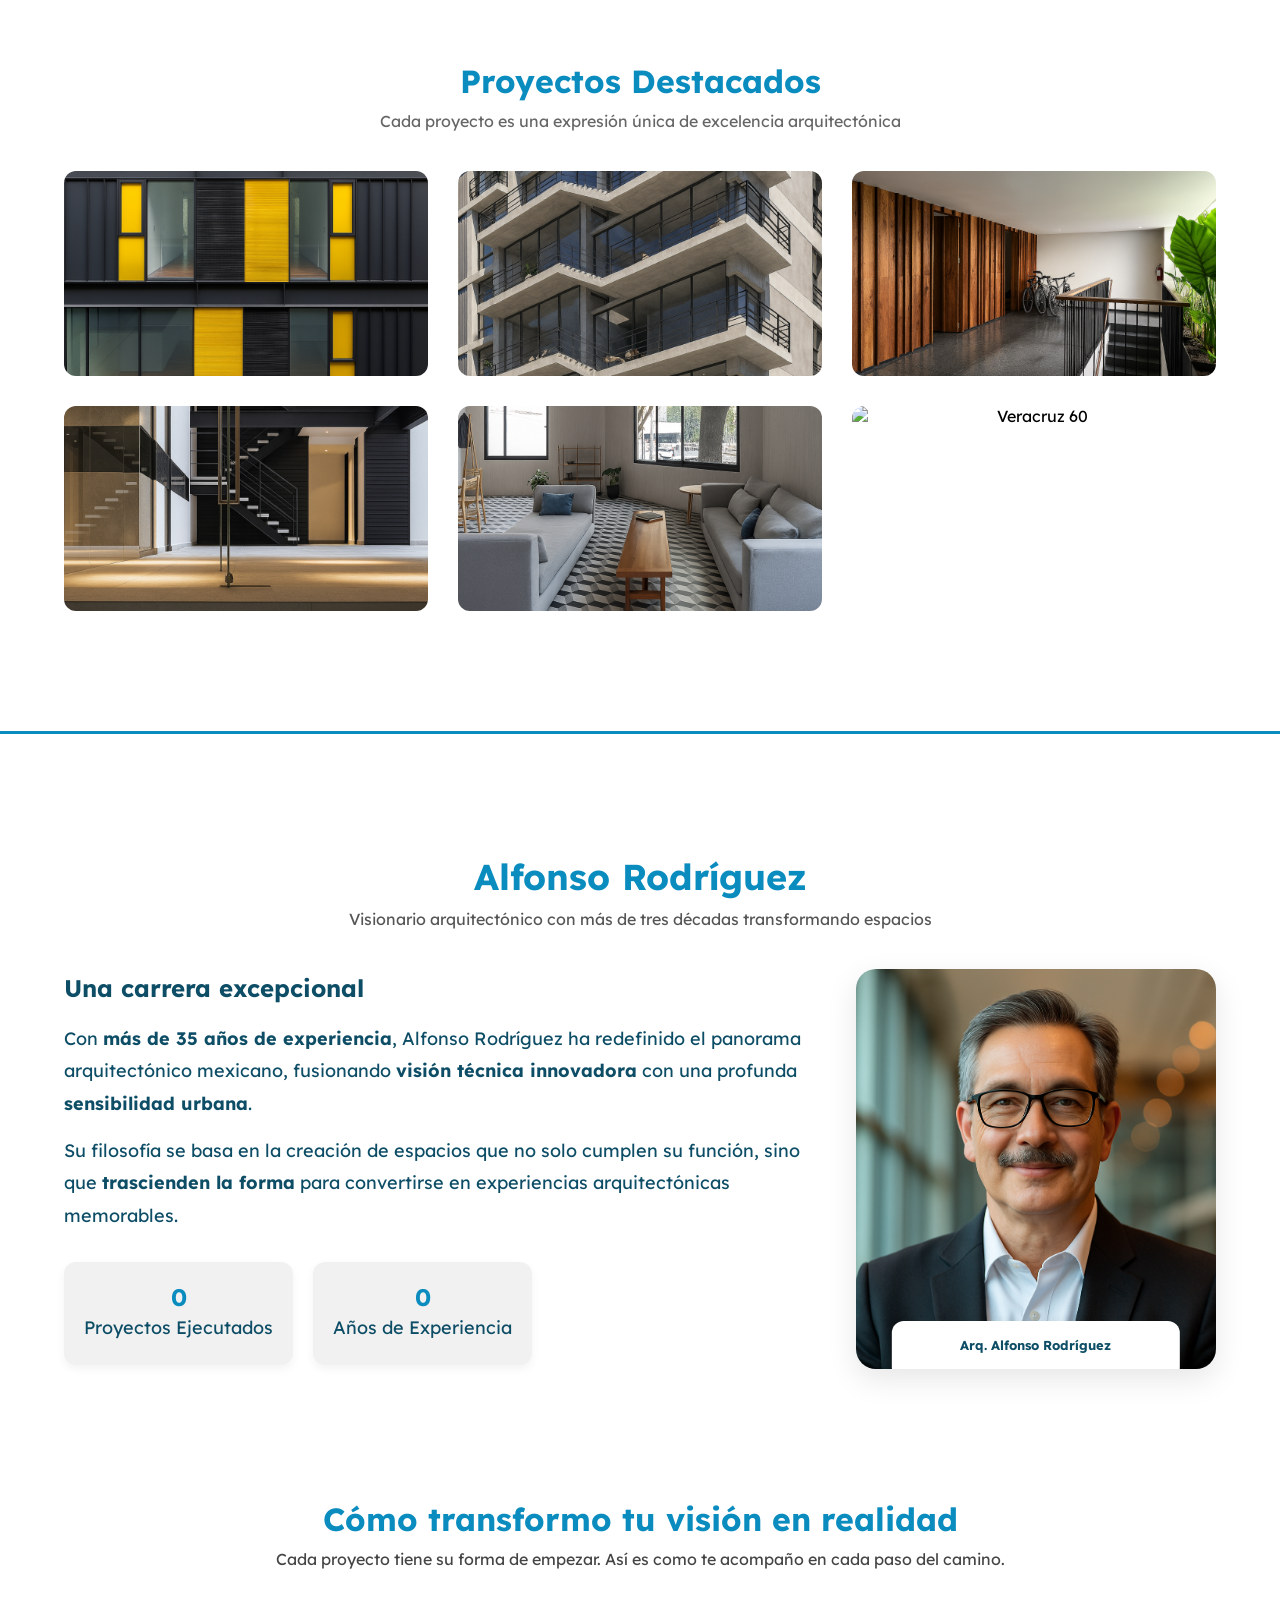
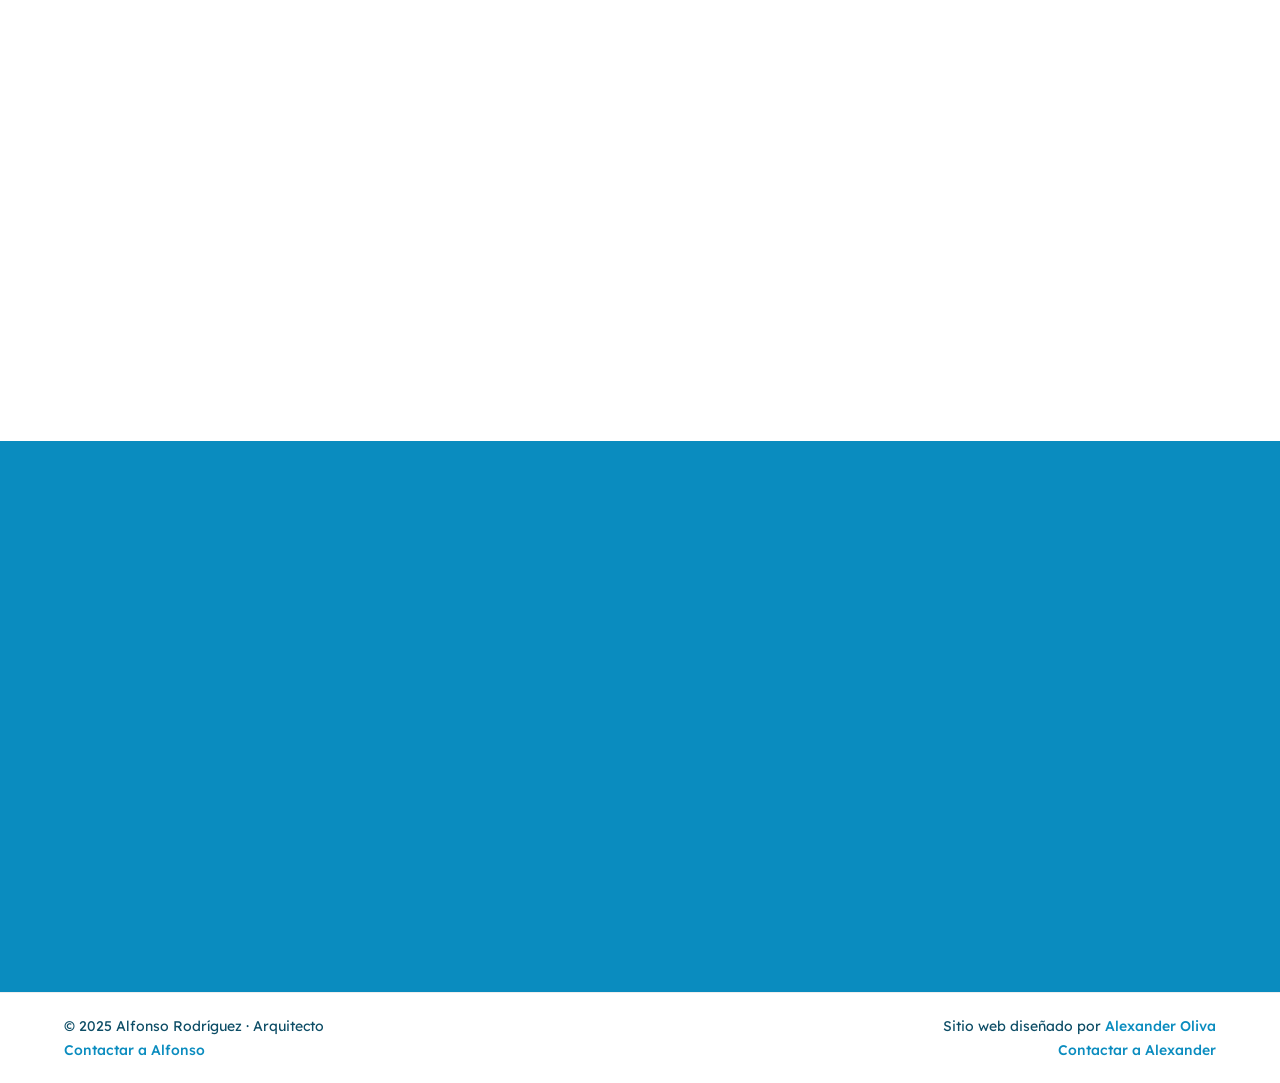
==== commit 3fea0093: "Enlaces a WA" ====
--- a/index.html
+++ b/index.html
@@ -29,7 +29,7 @@
             <a href="#servicios" class="nav__enlace">Servicios</a>
             <a href="#proyectos" class="nav__enlace">Proyectos</a>
             <a href="#sobremi" class="nav__enlace">Sobre mí</a>
-            <a href="https://wa.me/525637185620" target="_blank" class="nav__enlace nav__enlace--whatsapp">
+            <a href="https://wa.me/525637185620?text=Hola%2C%20Alfonso.%20Estoy%20interesado%20en%20tus%20servicios%20arquitect%C3%B3nicos%20y%20quisiera%20saber%20m%C3%A1s" target="_blank" class="nav__enlace nav__enlace--whatsapp">
                 <img class="nav__whatsapp" src="img/whatsapp.webp" alt="Logo Whatsapp">
                 Contáctame
             </a>
@@ -49,7 +49,7 @@
             <h3 class="hero__subtitulo">Diseñamos espacios únicos con sensibilidad, técnica y elegancia.</h3>
             <div class="hero__btns">
                 <a href="#" class="hero__btn hero__btn--portafolio">Ver portafolio</a>
-                <a href="#" class="hero__btn hero__btn--contactar">Contáctame</a>
+                <a href="https://wa.me/525637185620?text=Hola%2C%20Alfonso.%20Estoy%20interesado%20en%20tus%20servicios%20arquitect%C3%B3nicos%20y%20quisiera%20saber%20m%C3%A1s" target="_blank" class="hero__btn hero__btn--contactar">Contáctame</a>
             </div>
         </div>
     </main>
@@ -261,59 +261,62 @@
 
     <section class="proceso">
         <h2 class="proceso__titulo">Cómo transformo tu visión en realidad</h2>
-        <p class="proceso__subtitulo">Mi proceso de trabajo garantiza que tu proyecto se ejecute con la <strong>excelencia técnica</strong> y <strong>precisión</strong> que merece</p>
+        <p class="proceso__subtitulo">Cada proyecto tiene su forma de empezar. Así es como te acompaño en cada paso del camino.</p>
 
         <div class="proceso__grid">
+
             <div class="proceso__item animar-scroll">
             <div class="proceso__icono">01</div>
-            <h3 class="proceso__paso">Análisis Técnico Integral</h3>
-            <p class="proceso__texto">Evaluación estratégica de viabilidad, normativas y estructura. Desde el primer día, garantizo que tu proyecto sea técnica y legalmente sólido.</p>
+            <h3 class="proceso__paso">Escucho y analizo</h3>
+            <p class="proceso__texto">Lo primero es entender qué necesitas y qué se puede lograr en tu terreno, con tus tiempos y presupuesto.</p>
             <ul class="proceso__lista">
-                <li>Validación normativa sin sorpresas</li>
-                <li>Análisis estructural preliminar</li>
-                <li>Diagnóstico de factibilidad económica</li>
+                <li>Revisamos normativas y condiciones del sitio</li>
+                <li>Detectamos riesgos y oportunidades</li>
+                <li>Te doy claridad desde el inicio</li>
             </ul>
             </div>
 
             <div class="proceso__item animar-scroll">
             <div class="proceso__icono">02</div>
-            <h3 class="proceso__paso">Desarrollo Ejecutivo Preciso</h3>
-            <p class="proceso__texto">Planos y especificaciones que eliminan incertidumbre. Cada línea tiene una intención, cada entrega un estándar claro.</p>
+            <h3 class="proceso__paso">Diseño con intención</h3>
+            <p class="proceso__texto">No entrego solo planos: diseño soluciones claras y ejecutables, pensadas para durar y hacer sentido.</p>
             <ul class="proceso__lista">
-                <li>Planos arquitectónicos detallados</li>
-                <li>Especificaciones técnicas rigurosas</li>
-                <li>Cronograma de obra realista</li>
+                <li>Planos listos para obra</li>
+                <li>Especificaciones claras</li>
+                <li>Un proyecto que se puede construir</li>
             </ul>
             </div>
 
             <div class="proceso__item animar-scroll">
             <div class="proceso__icono">03</div>
-            <h3 class="proceso__paso">Supervisión Especializada</h3>
-            <p class="proceso__texto">Acompañamiento técnico constante en obra para asegurar calidad, cumplimiento y eficiencia constructiva.</p>
+            <h3 class="proceso__paso">Acompaño la ejecución</h3>
+            <p class="proceso__texto">Estar presente en obra hace la diferencia. Aseguro que lo que imaginamos se construya bien.</p>
             <ul class="proceso__lista">
-                <li>Supervisión continua en sitio</li>
-                <li>Control de materiales y ejecución</li>
-                <li>Verificación técnica en cada etapa</li>
+                <li>Visitas programadas a obra</li>
+                <li>Supervisión de calidad y avances</li>
+                <li>Resolución técnica en sitio</li>
             </ul>
             </div>
 
             <div class="proceso__item animar-scroll">
             <div class="proceso__icono">04</div>
-            <h3 class="proceso__paso">Gestión Integral de Riesgos</h3>
-            <p class="proceso__texto">Anticipo problemas técnicos antes de que impacten tu presupuesto o tus tiempos. Porque los imprevistos se resuelven antes, no durante.</p>
+            <h3 class="proceso__paso">Anticipo problemas</h3>
+            <p class="proceso__texto">Mi experiencia me permite prevenir errores antes de que se vuelvan costosos. Eso puede hacer toda la diferencia.</p>
             <ul class="proceso__lista">
-                <li>Detección oportuna de riesgos</li>
-                <li>Planes de contingencia técnica</li>
-                <li>Optimización de recursos y tiempos</li>
+                <li>Detección de riesgos desde el inicio</li>
+                <li>Planificación realista</li>
+                <li>Menos contratiempos, más tranquilidad</li>
             </ul>
             </div>
-        </div>
-    </section>
+
+        </div>
+    </section>
+
 
     <section class="cta animar-scroll">
         <h2 class="cta__titulo">¿Tienes un proyecto en mente?</h2>
         <p class="cta__subtitulo">Podemos ayudarte a construir algo único. Escribe cuando quieras.</p>
-        <a href="https://wa.me/525637185620" target="_blank" class="cta__btn">Envíanos un mensaje por WhatsApp</a>
+        <a href="https://wa.me/525637185620?text=Hola%2C%20Alfonso.%20Estoy%20interesado%20en%20tus%20servicios%20arquitect%C3%B3nicos%20y%20quisiera%20saber%20m%C3%A1s" target="_blank" class="cta__btn">Envíanos un mensaje por WhatsApp</a>
     </section>
 
     <footer class="footer">
@@ -329,7 +332,7 @@
         </div>
     </footer>
     
-    <a href="https://wa.me/525637185620" target="_blank" class="whatsapp-fijo" aria-label="Contáctame por WhatsApp">
+    <a href="https://wa.me/525637185620?text=Hola%2C%20Alfonso.%20Estoy%20interesado%20en%20tus%20servicios%20arquitect%C3%B3nicos%20y%20quisiera%20saber%20m%C3%A1s" target="_blank" class="whatsapp-fijo" aria-label="Contáctame por WhatsApp">
         <img src="img/whatsapp.webp" alt="Logo Whatsapp" class="whatsapp-icono">
     </a>
 
--- a/styles.css
+++ b/styles.css
@@ -296,40 +296,43 @@
 }
 
 .hero__btn {
-    padding: 14px 40px;
-    font-size: 16px;
-    font-weight: 600;
-    border-radius: 10px;
-    text-decoration: none;
-    display: inline-flex;
-    align-items: center;
-    justify-content: center;
-    transition: all 0.3s ease;
+  padding: 14px 40px;
+  font-size: 16px;
+  font-weight: 600;
+  border-radius: 10px;
+  text-decoration: none;
+  display: inline-flex;
+  align-items: center;
+  justify-content: center;
+  transition: all 0.3s ease;
+  min-height: 48px;
+  box-shadow: 0 4px 12px rgba(0, 0, 0, 0.15);
 }
 
 .hero__btn--portafolio {
-    background-color: var(--colorPrimario);
-    color: #fff;
-    box-shadow: 0 4px 12px rgba(0, 0, 0, 0.15);
+  background-color: var(--colorPrimario);
+  color: #fff;
+  padding: 10px 44px;
+  border: none;
 }
 
 .hero__btn--portafolio:hover {
-    background-color: #086a94;
-    transform: translateY(-2px);
+  background-color: #086a94;
+  transform: translateY(-2px);
 }
 
 .hero__btn--contactar {
-    background: rgba(255, 255, 255, 0.1);
-    color: #fff;
-    border: 1px solid rgba(255, 255, 255, 0.3);
-    backdrop-filter: blur(10px);
-    -webkit-backdrop-filter: blur(10px);
-    box-shadow: 0 4px 20px rgba(0, 0, 0, 0.2);
+  background-color: rgba(255, 255, 255, 0.1);
+  color: #fff;
+  padding: 10px 50px;
+  border: none;
+  backdrop-filter: blur(10px);
+  -webkit-backdrop-filter: blur(10px);
 }
 
 .hero__btn--contactar:hover {
-    background: rgba(255, 255, 255, 0.2);
-    transform: translateY(-2px);
+  background-color: rgba(255, 255, 255, 0.2);
+  transform: translateY(-2px);
 }
 
 /* SERVICIOS */
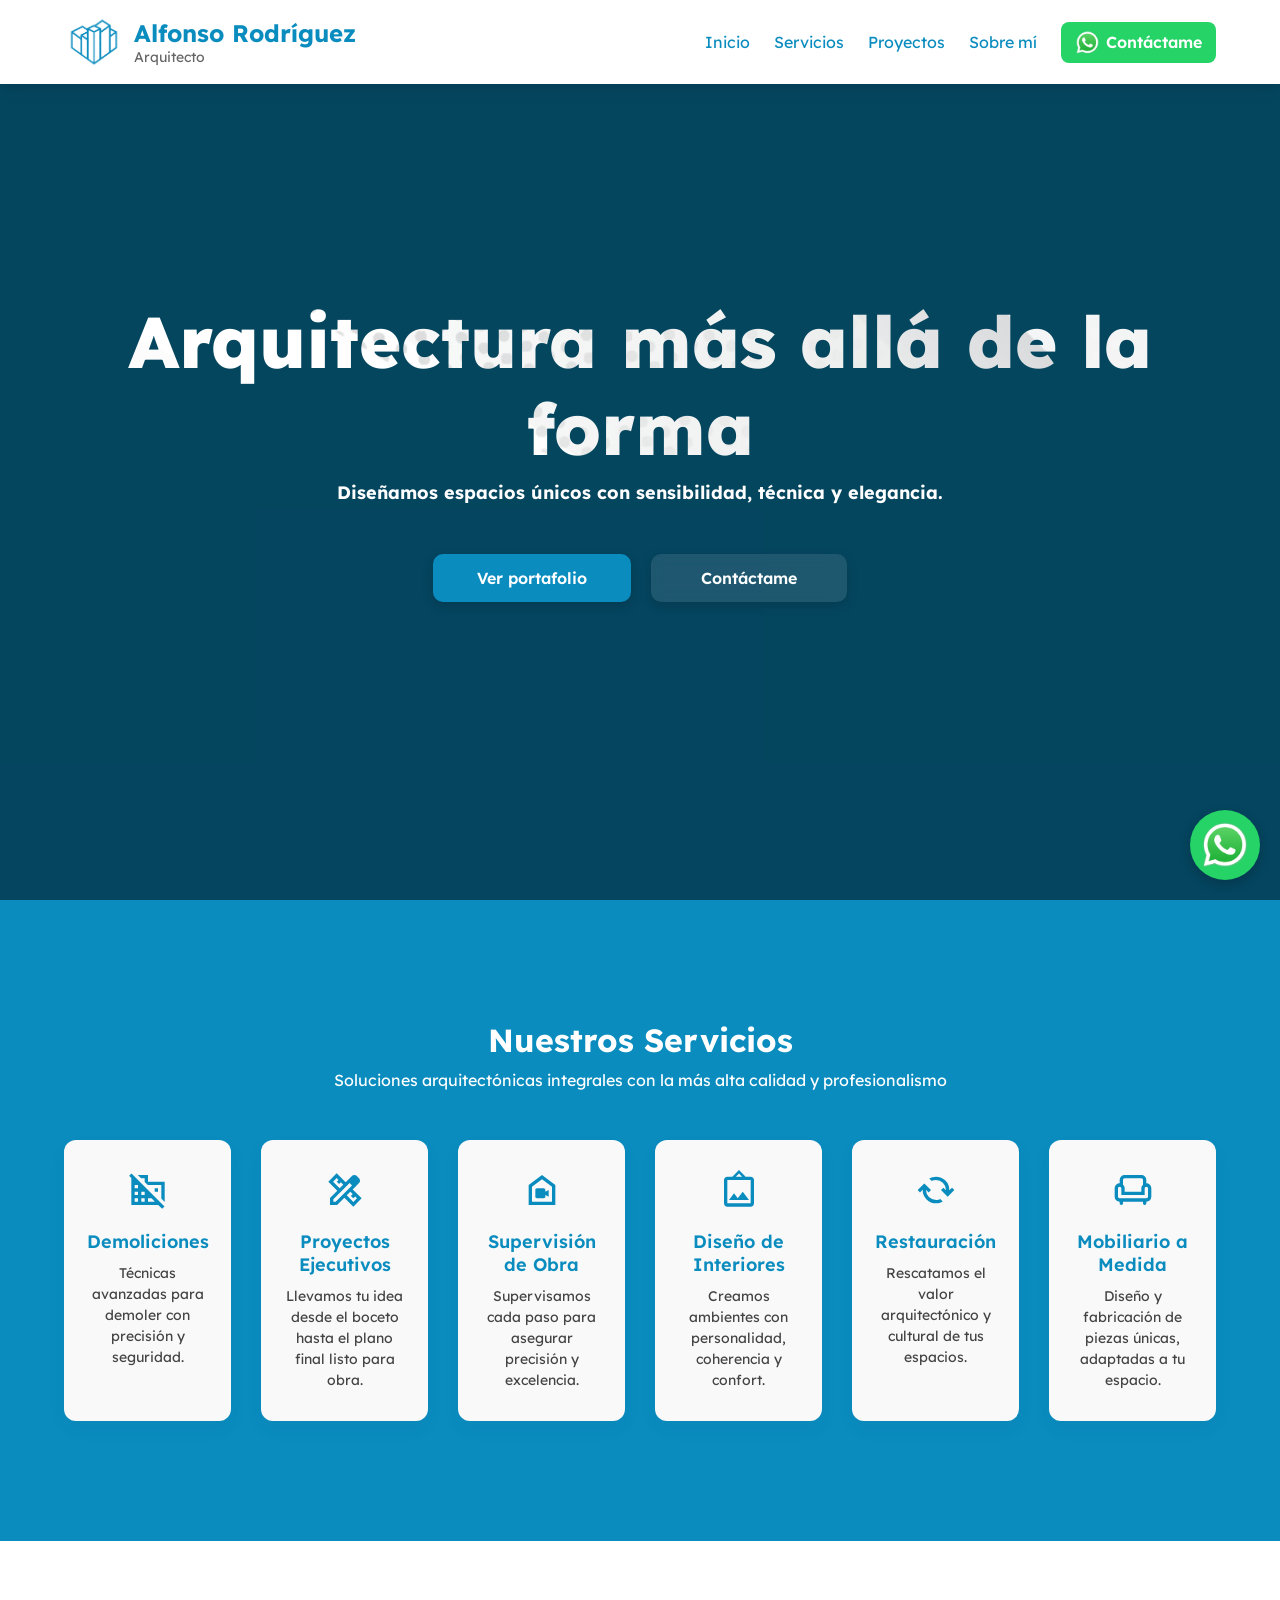
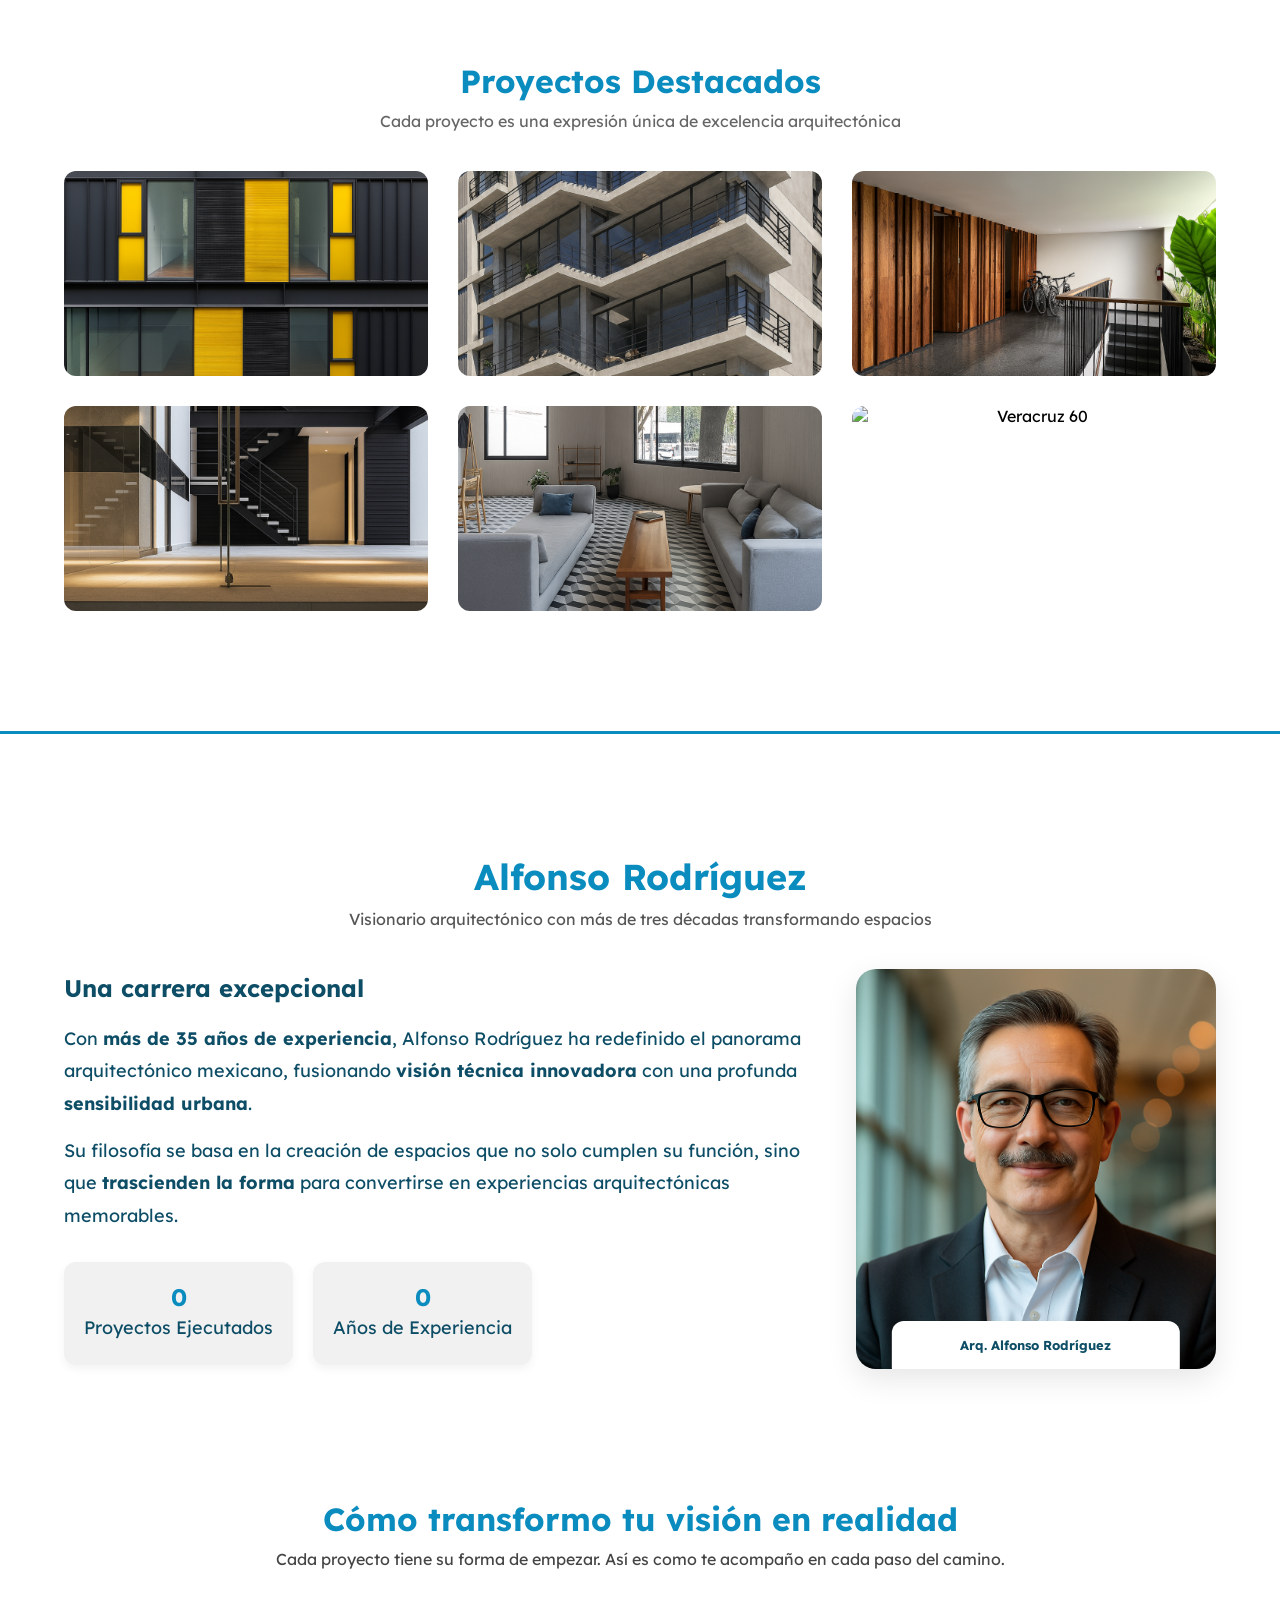
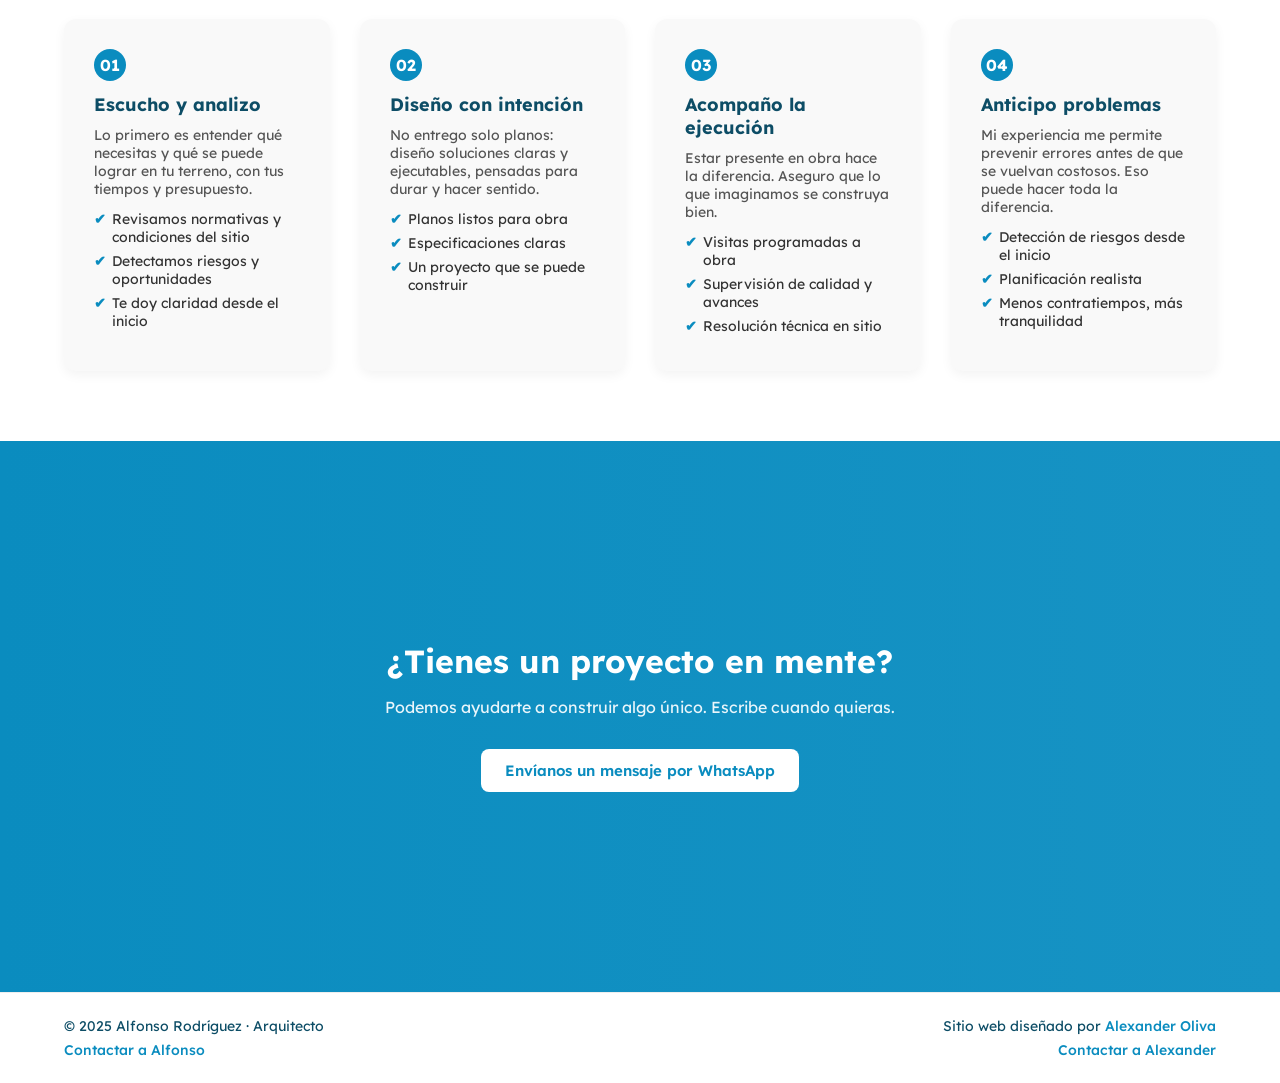
==== commit bb1d063f: "correccion en hero en movil" ====
--- a/index.html
+++ b/index.html
@@ -37,10 +37,11 @@
     </header>
 
     <main id="inicio" class="hero">
-        <video autoplay muted loop playsinline class="hero__video">
+        <video class="hero__video" autoplay muted loop playsinline preload="auto">
             <source src="img/bg_alfonso.mp4" type="video/mp4">
             Tu navegador no soporta video HTML5.
         </video>
+
 
         <div class="hero__overlay"></div>
 
--- a/styles.css
+++ b/styles.css
@@ -205,6 +205,10 @@
     color: white;
 }
 
+.hero__video::-webkit-media-controls {
+  display: none !important;
+}
+
 .hero__video {
     position: absolute;
     top: 0;
@@ -213,6 +217,7 @@
     height: 100%;
     object-fit: cover;
     z-index: 1;
+    display: block;
 }
 
 .hero__overlay {
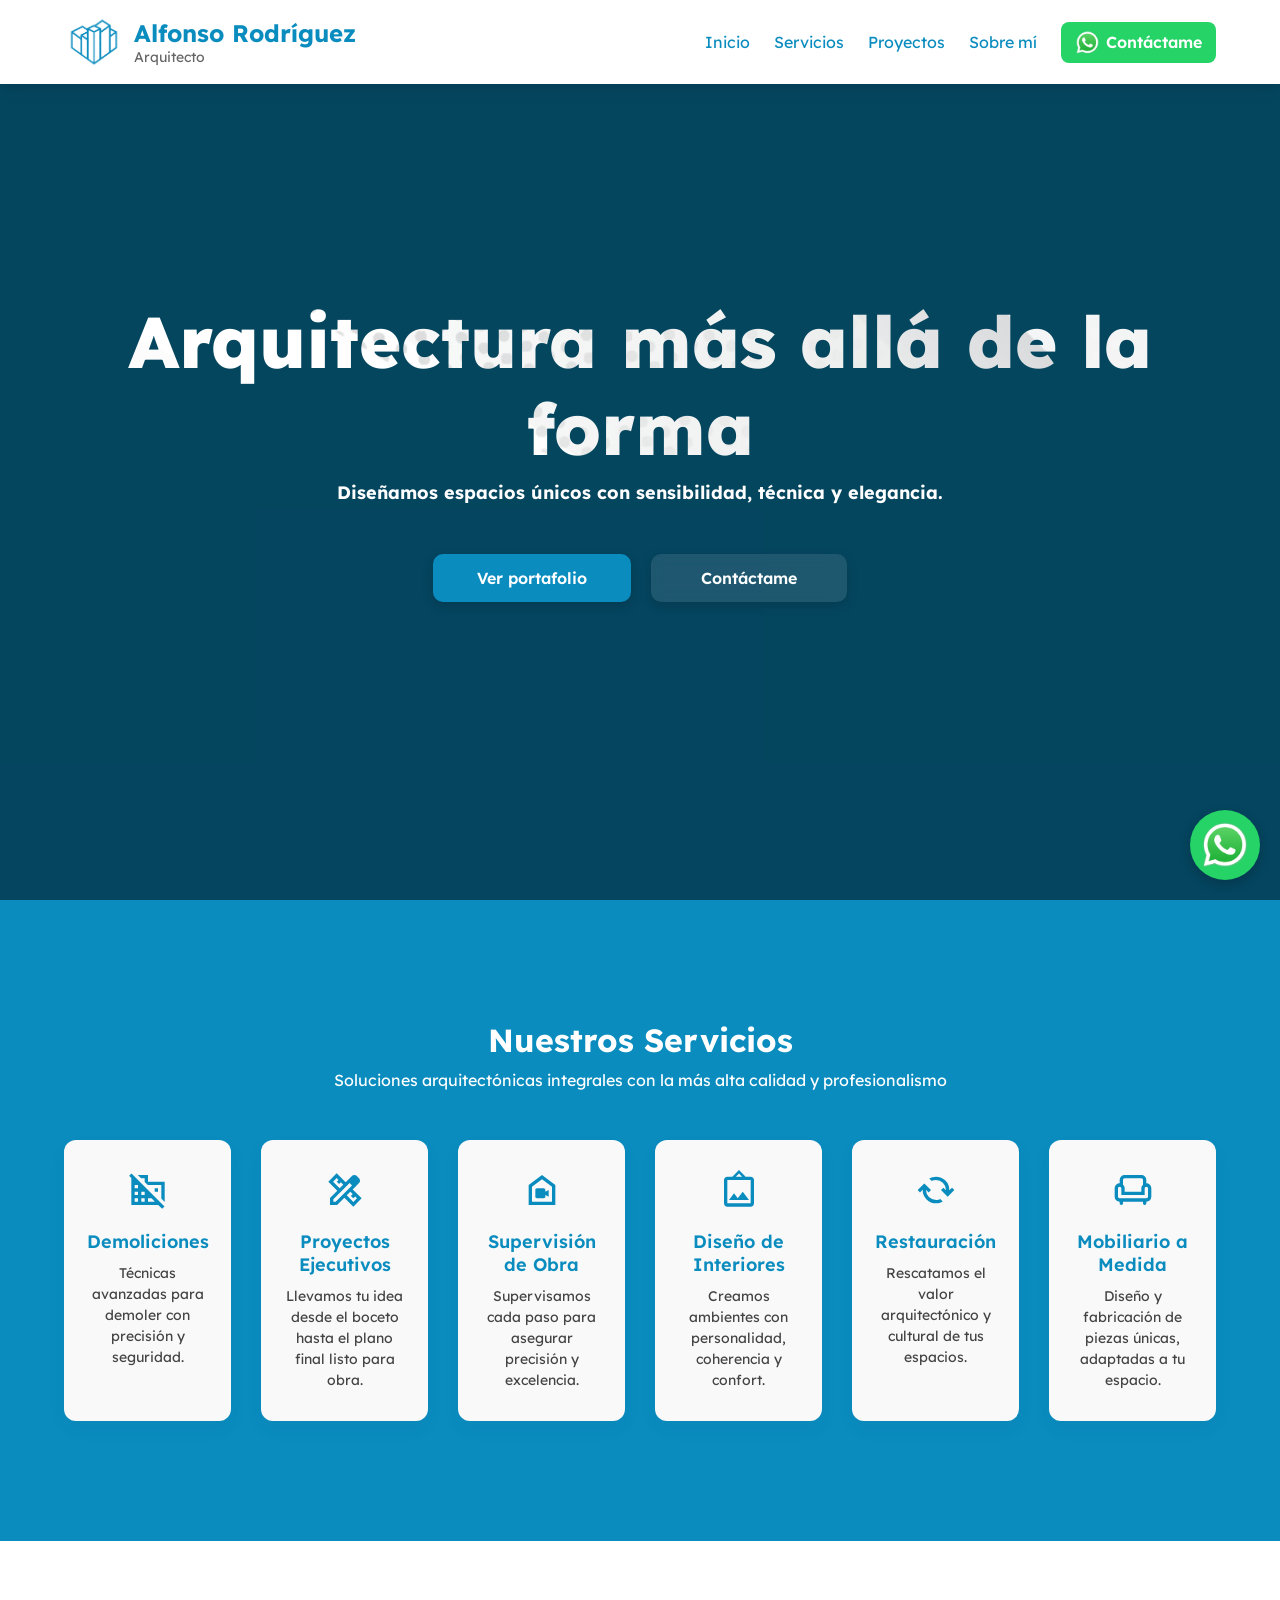
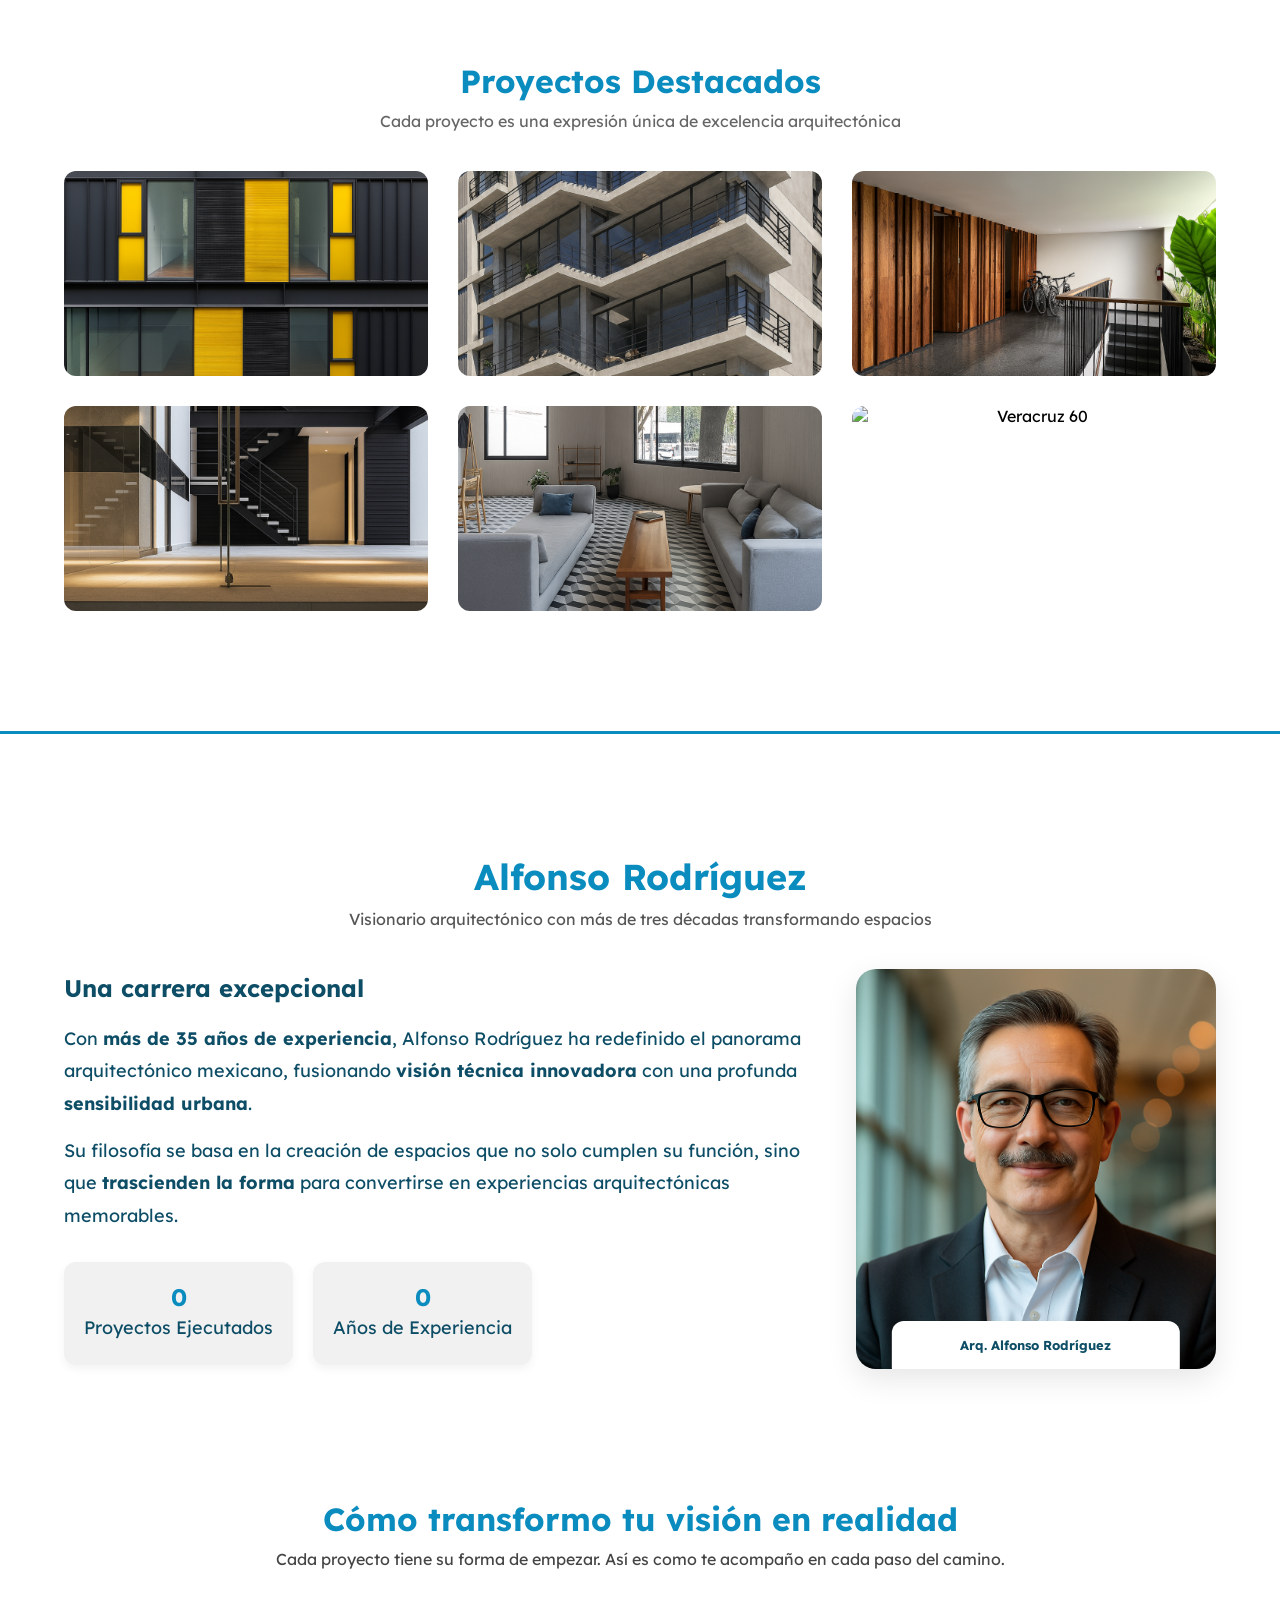
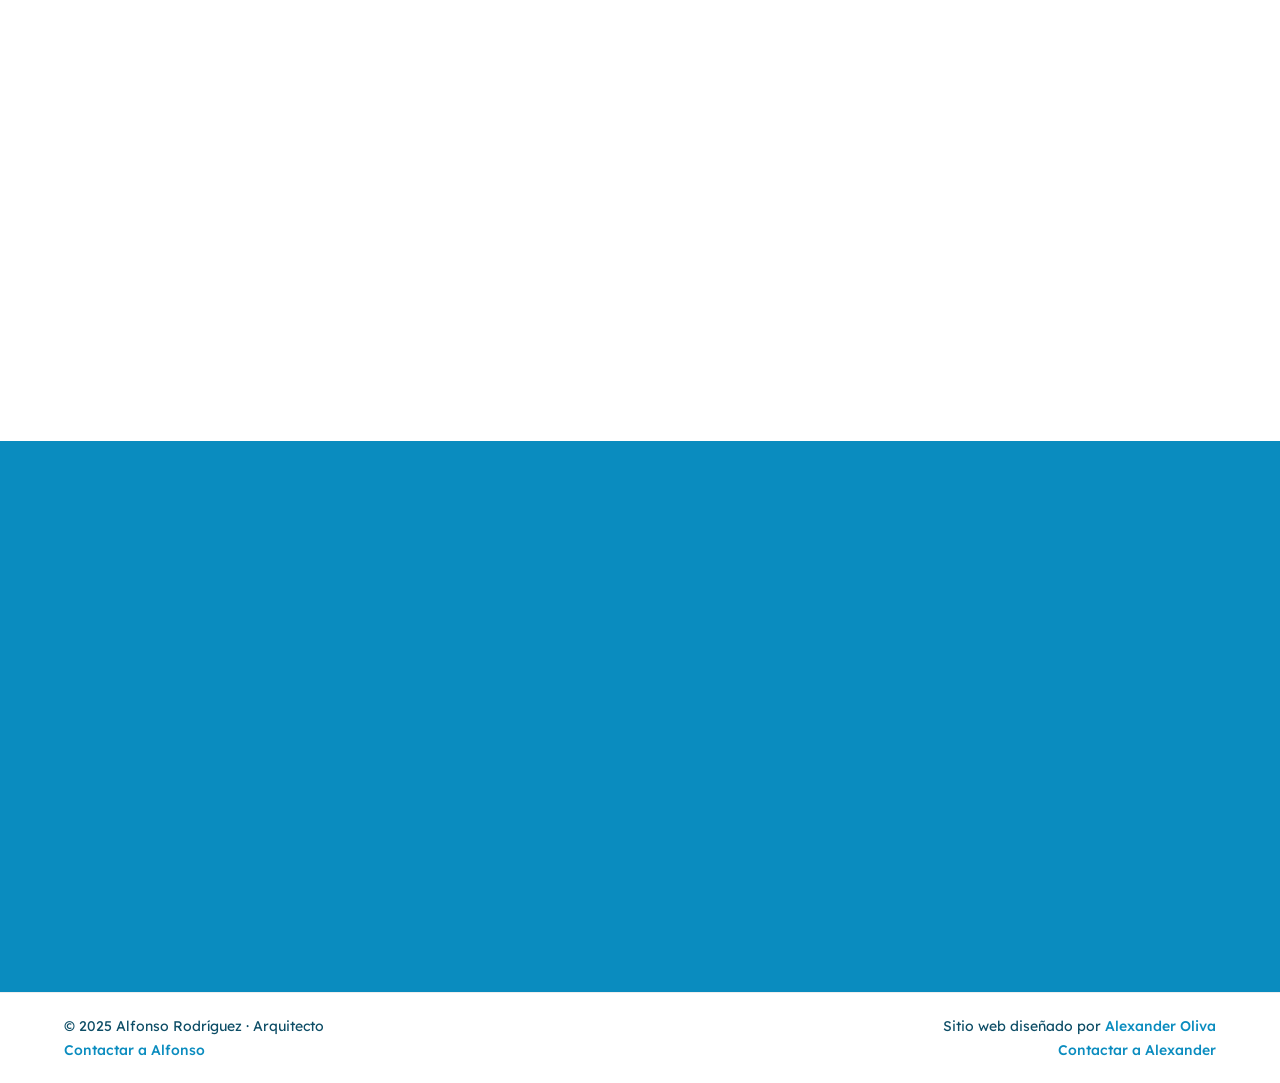
==== commit cb943fbc: "Enlace de ver portafolio" ====
--- a/index.html
+++ b/index.html
@@ -49,7 +49,7 @@
             <h1 class="hero__titulo">Arquitectura más allá de la forma</h1>
             <h3 class="hero__subtitulo">Diseñamos espacios únicos con sensibilidad, técnica y elegancia.</h3>
             <div class="hero__btns">
-                <a href="#" class="hero__btn hero__btn--portafolio">Ver portafolio</a>
+                <a href="#proyectos" class="hero__btn hero__btn--portafolio">Ver portafolio</a>
                 <a href="https://wa.me/525637185620?text=Hola%2C%20Alfonso.%20Estoy%20interesado%20en%20tus%20servicios%20arquitect%C3%B3nicos%20y%20quisiera%20saber%20m%C3%A1s" target="_blank" class="hero__btn hero__btn--contactar">Contáctame</a>
             </div>
         </div>
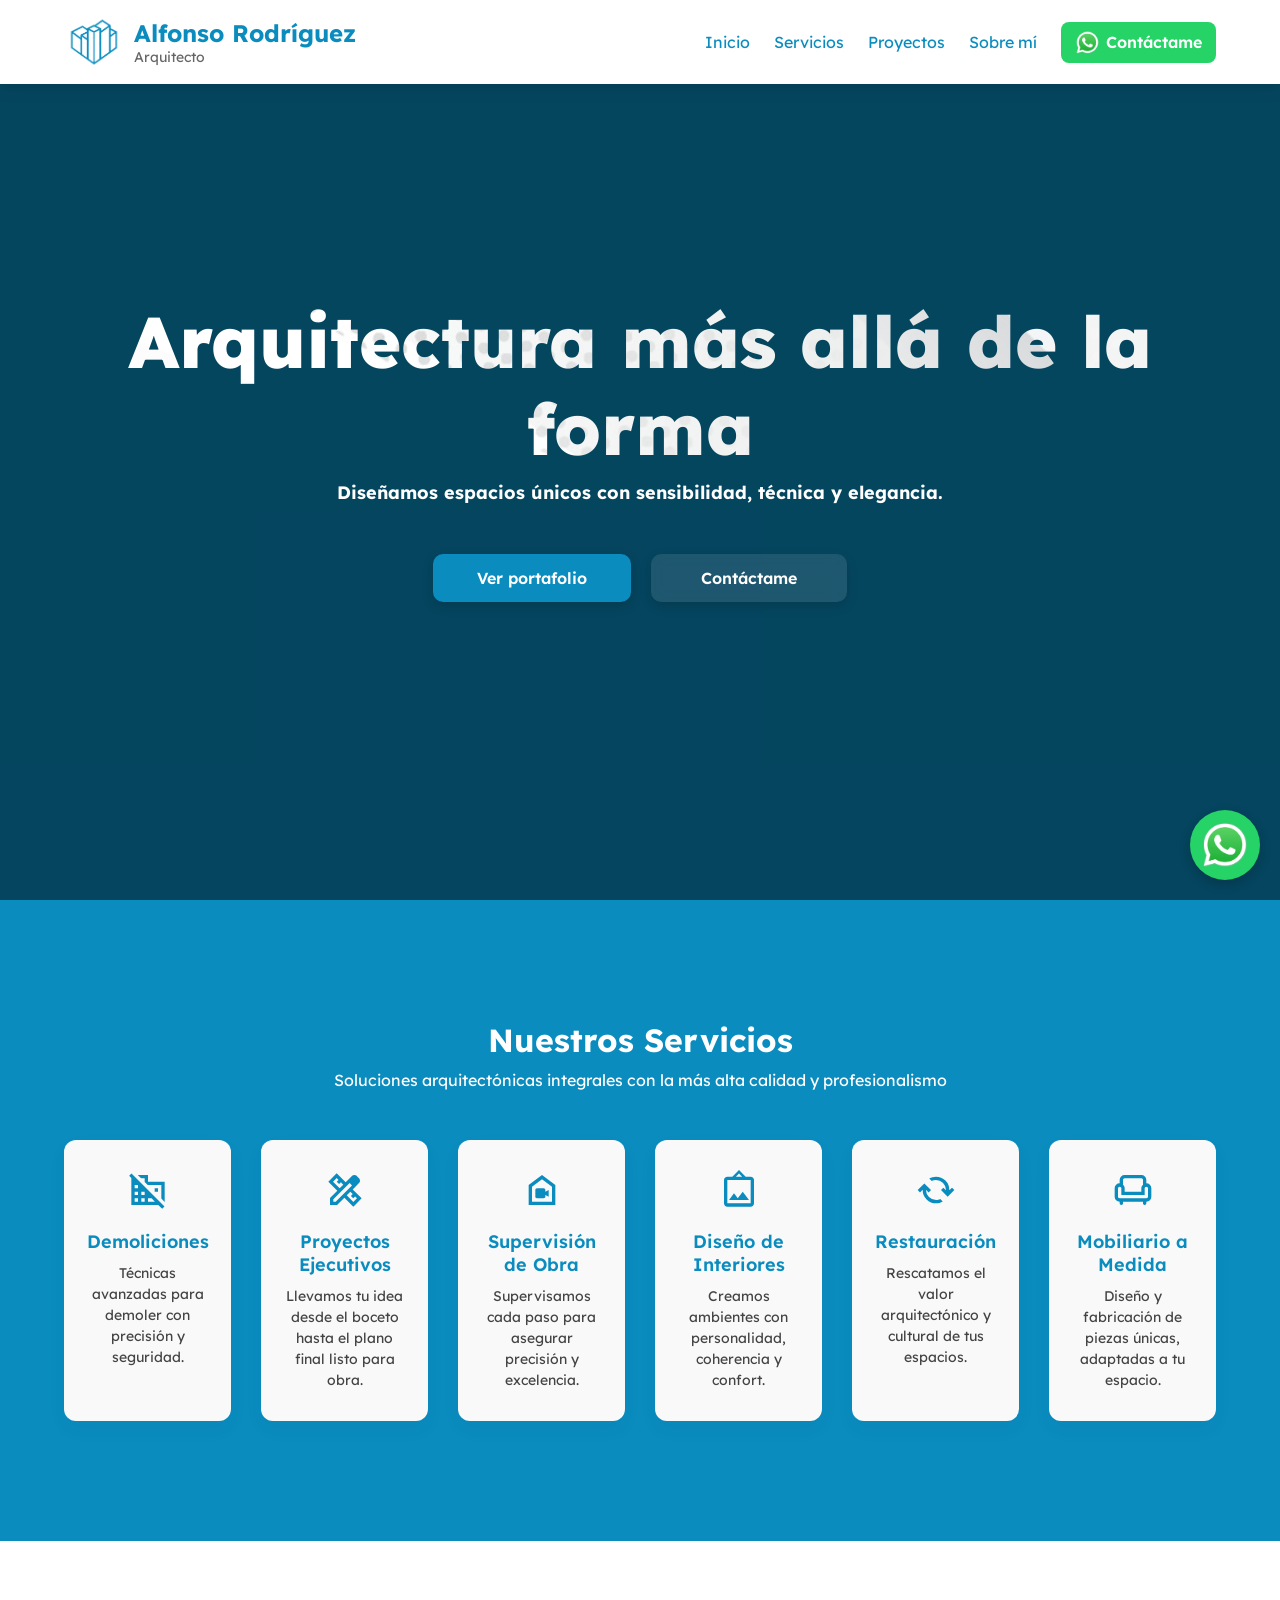
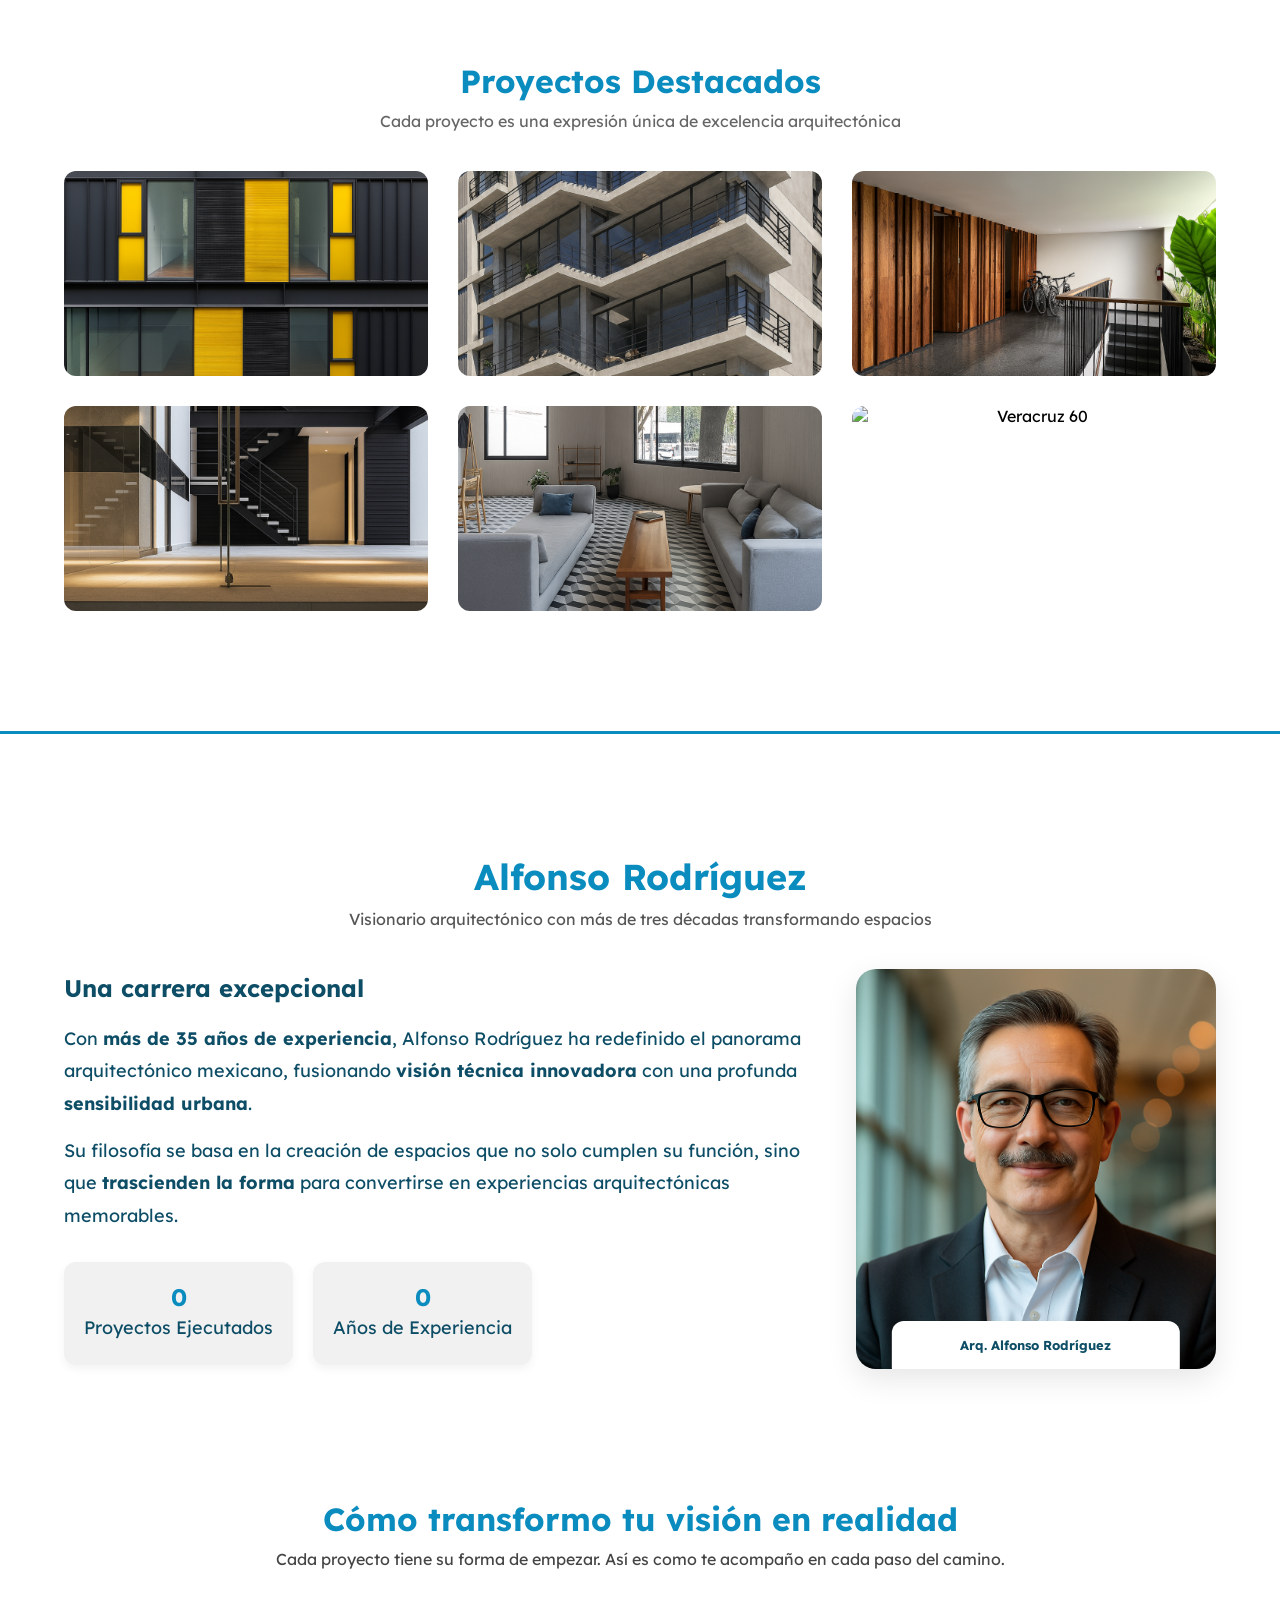
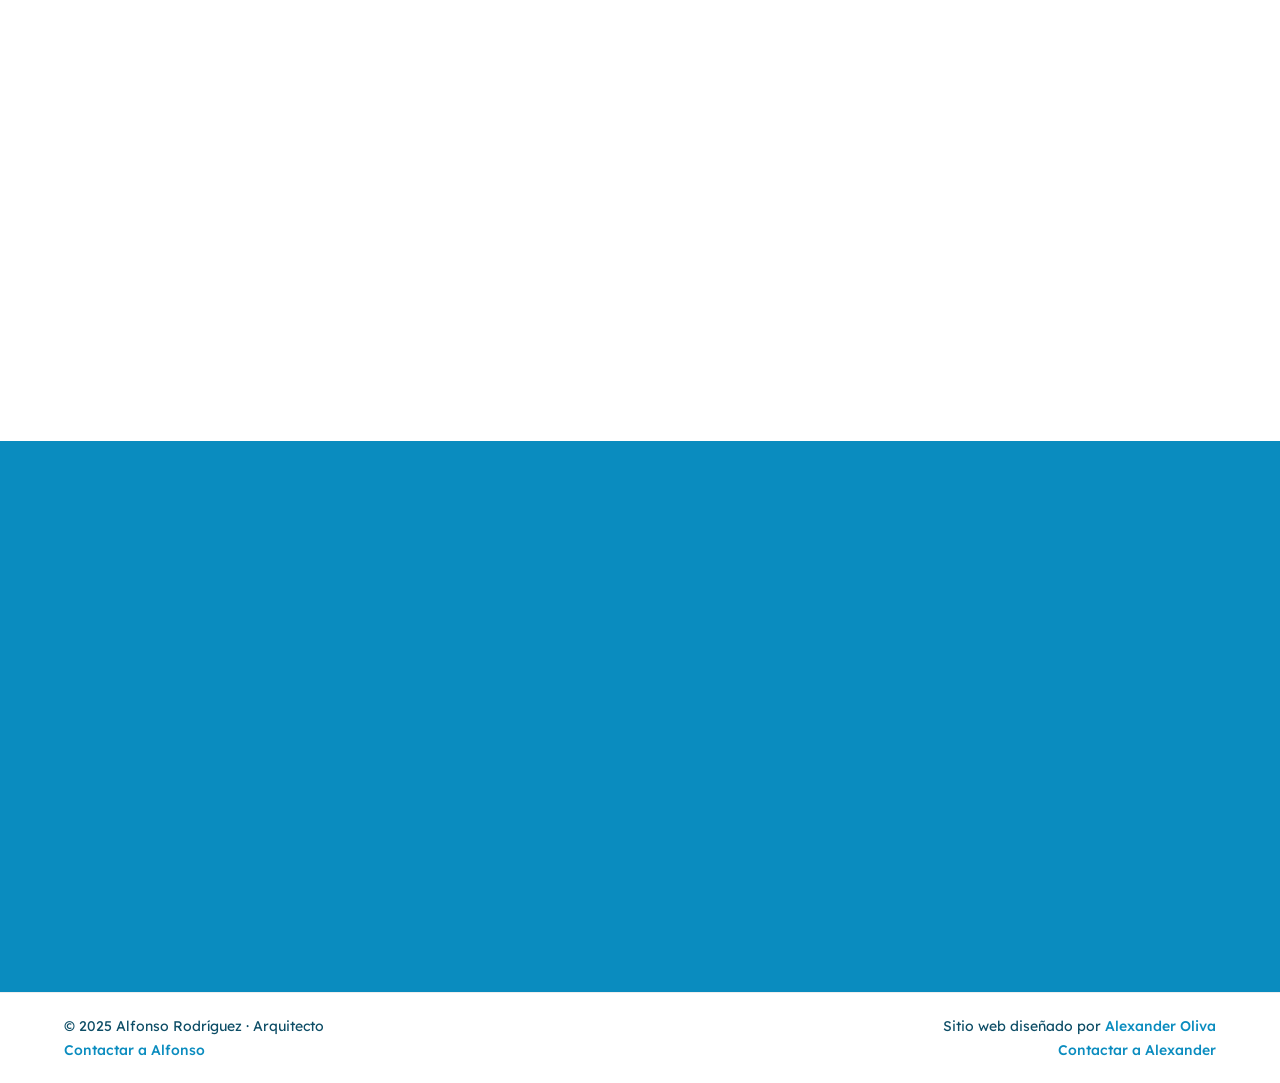
==== commit 3d6df4b5: "Imagen meta" ====
--- a/index.html
+++ b/index.html
@@ -8,6 +8,8 @@
     <link rel="preconnect" href="https://fonts.gstatic.com" crossorigin>
     <link href="https://fonts.googleapis.com/css2?family=Lexend:wght@100..900&display=swap" rel="stylesheet">
     <link rel="stylesheet" href="styles.css">
+    <link rel="icon" href="img/logo.png">
+    <meta property="og:image" content="https://alfonsorodriguez.netlify.app/img/amsterdam68.png">
 </head>
 <body>
     <header class="header">
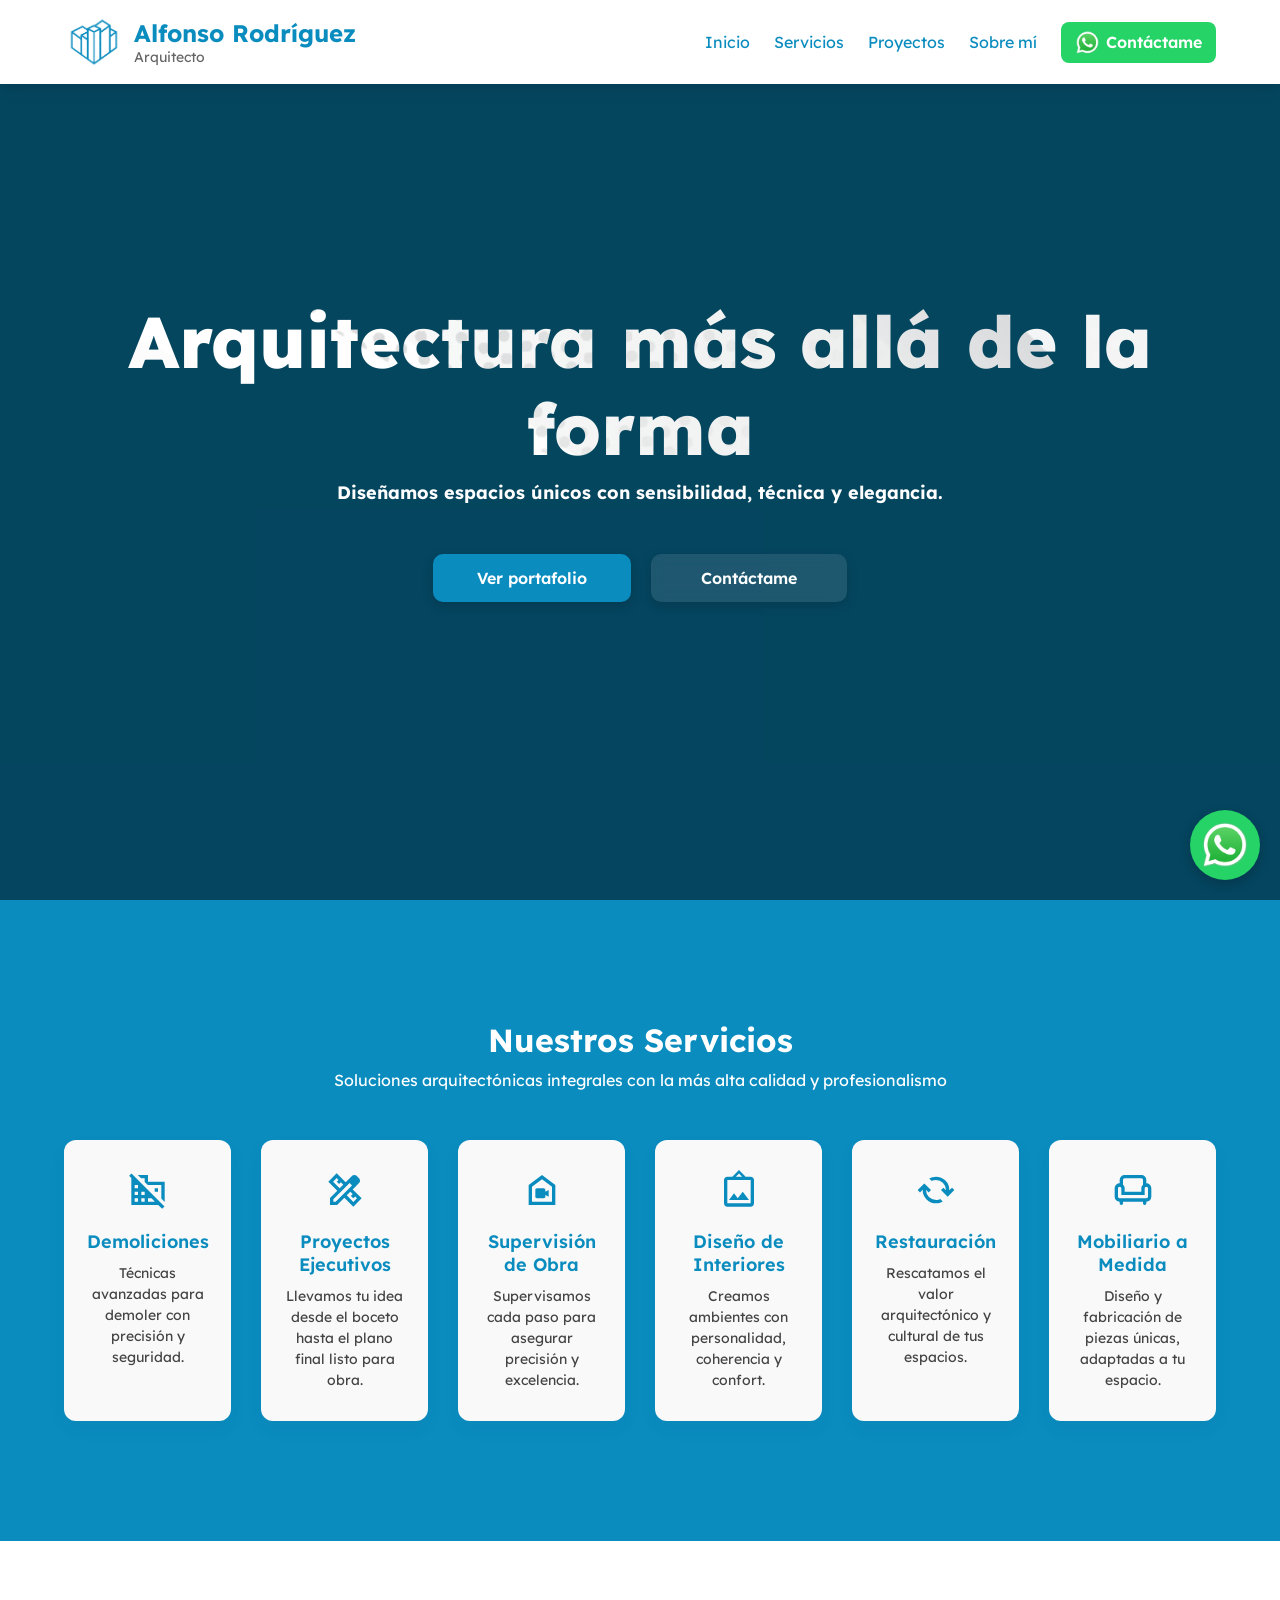
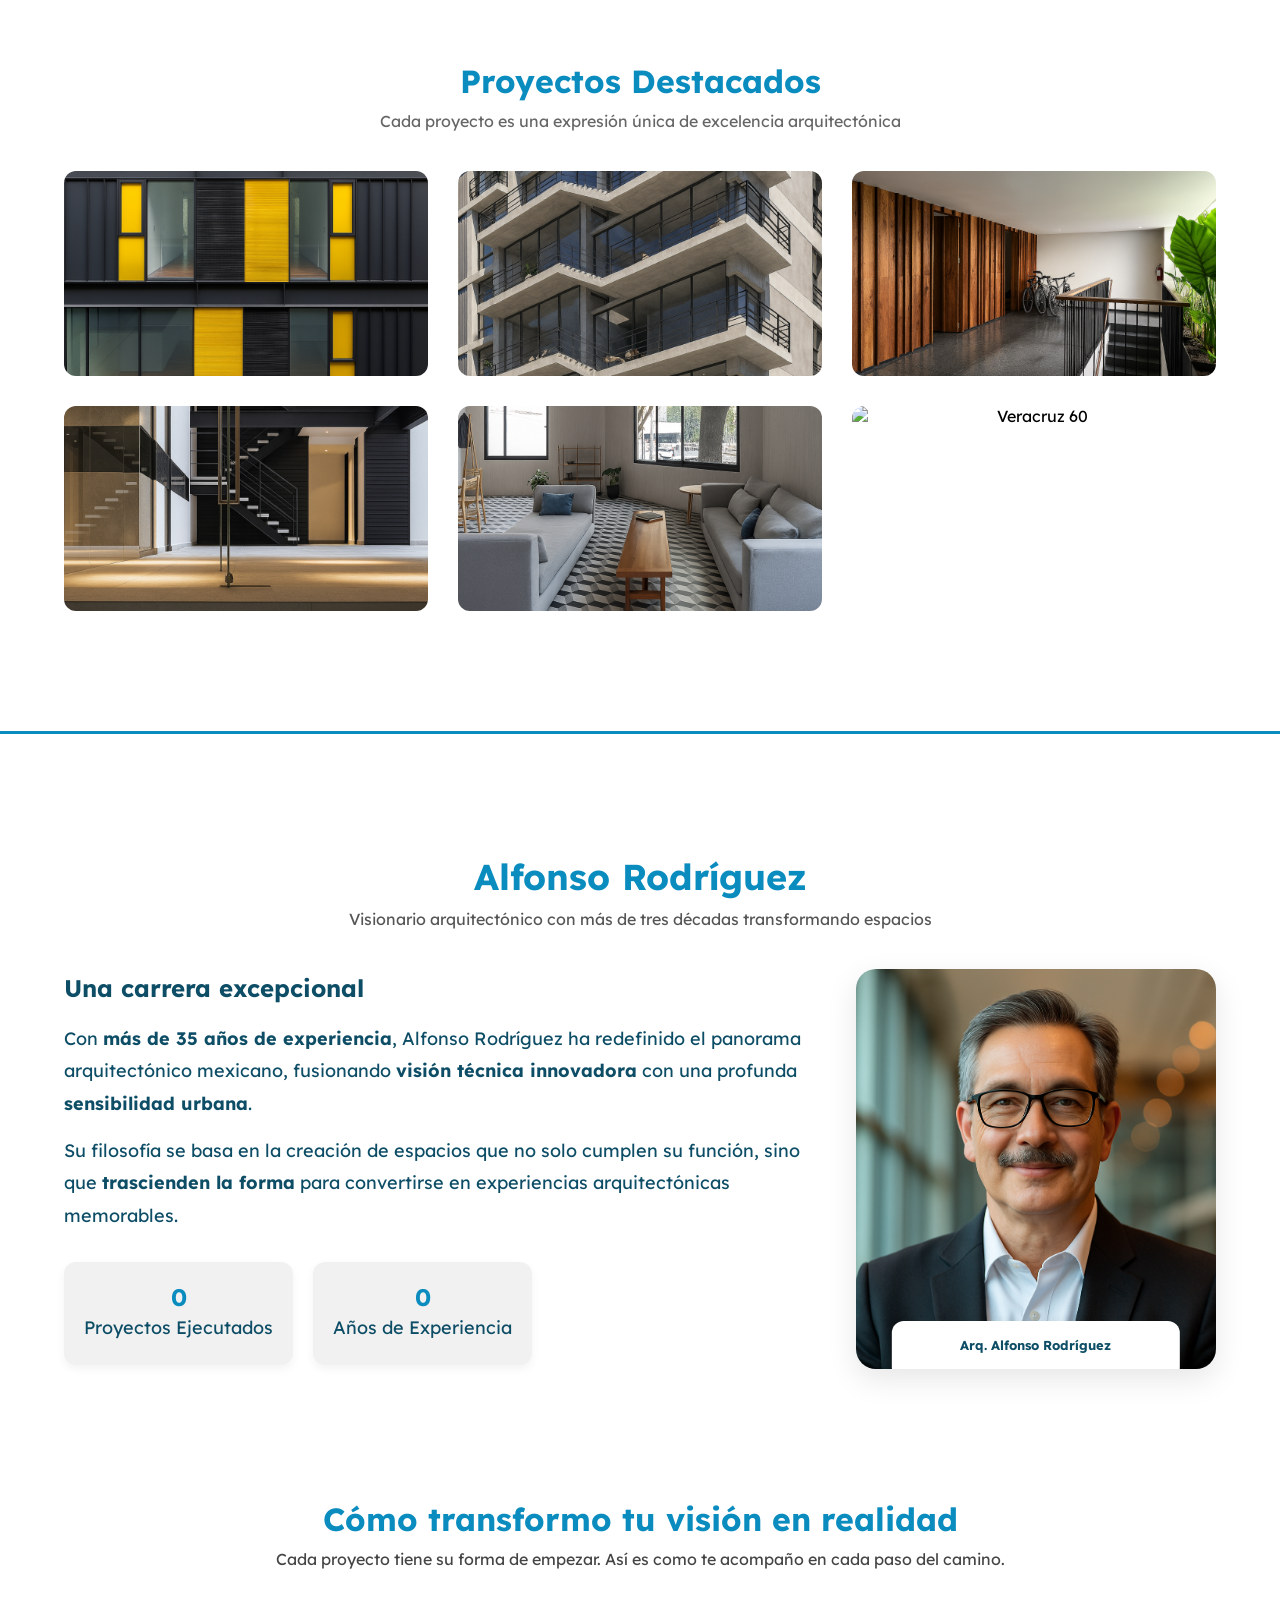
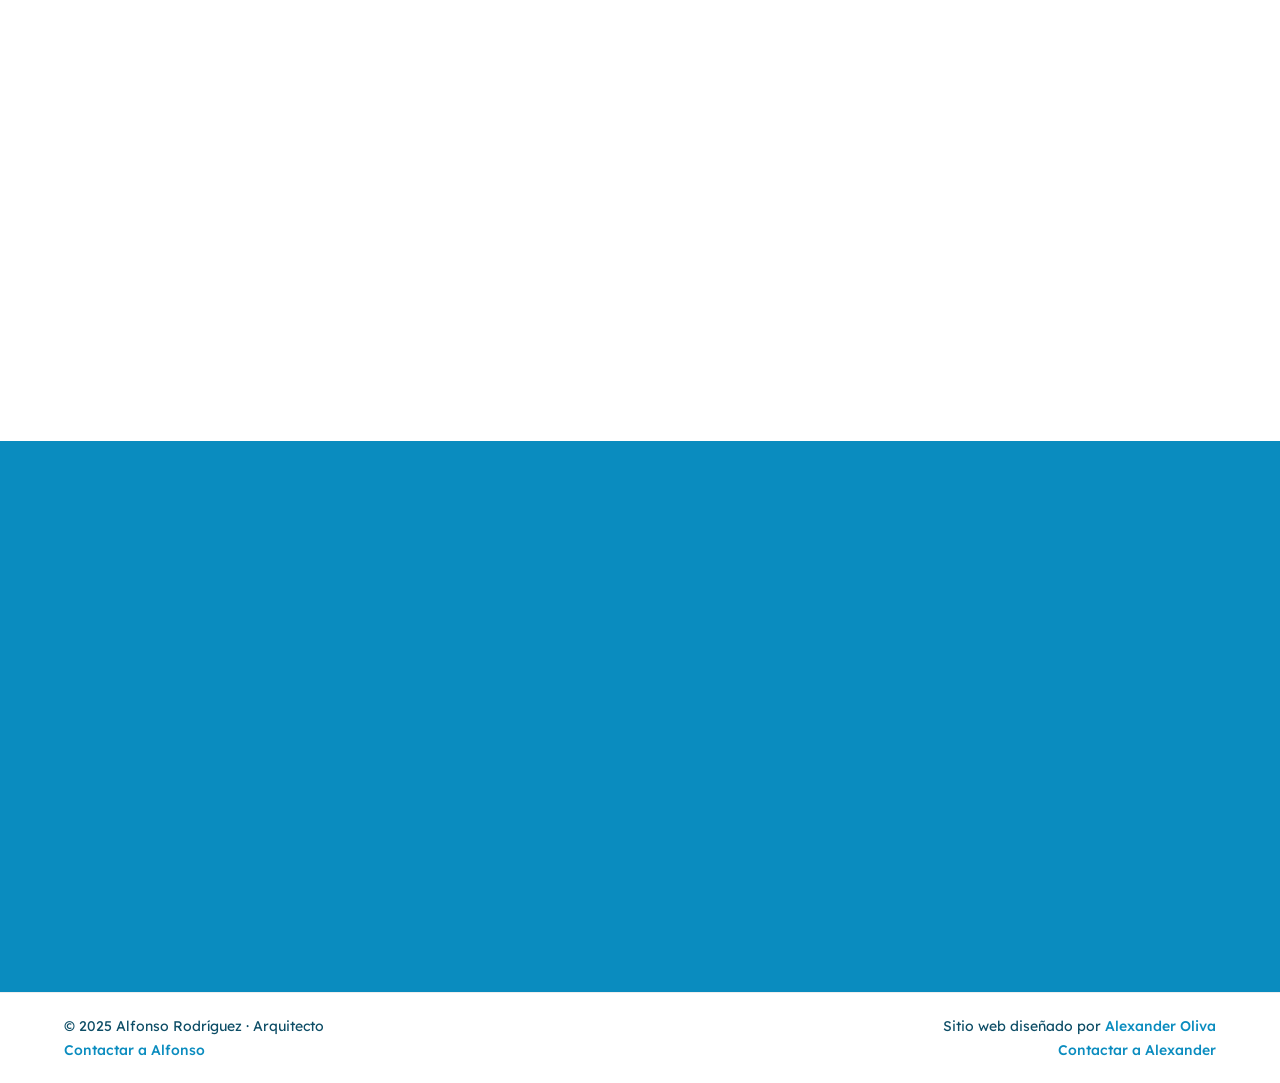
==== commit f0af6eb5: "Ajuste imagen meta" ====
--- a/index.html
+++ b/index.html
@@ -9,7 +9,7 @@
     <link href="https://fonts.googleapis.com/css2?family=Lexend:wght@100..900&display=swap" rel="stylesheet">
     <link rel="stylesheet" href="styles.css">
     <link rel="icon" href="img/logo.png">
-    <meta property="og:image" content="https://alfonsorodriguez.netlify.app/img/amsterdam68.png">
+    <meta property="og:image" content="https://alfonsorodriguez.netlify.app/img/amsterdam169_og.png">
 </head>
 <body>
     <header class="header">
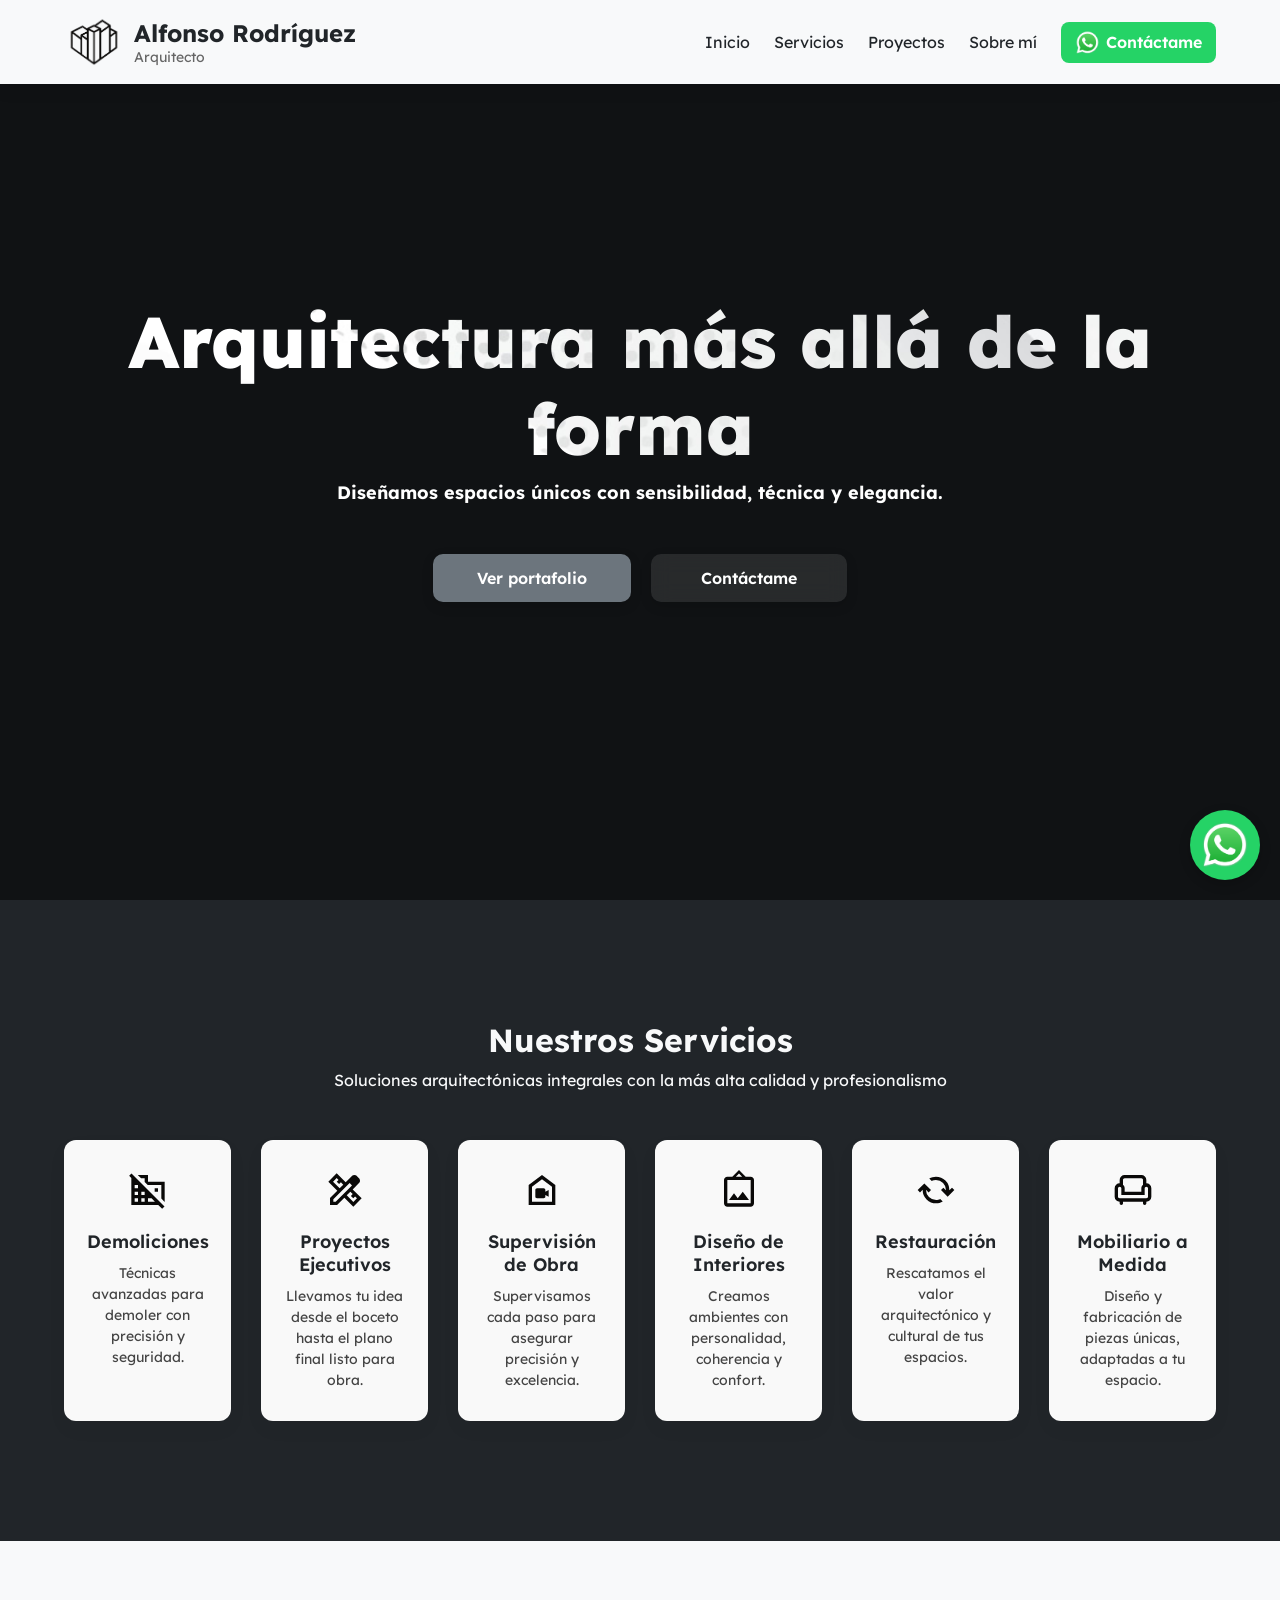
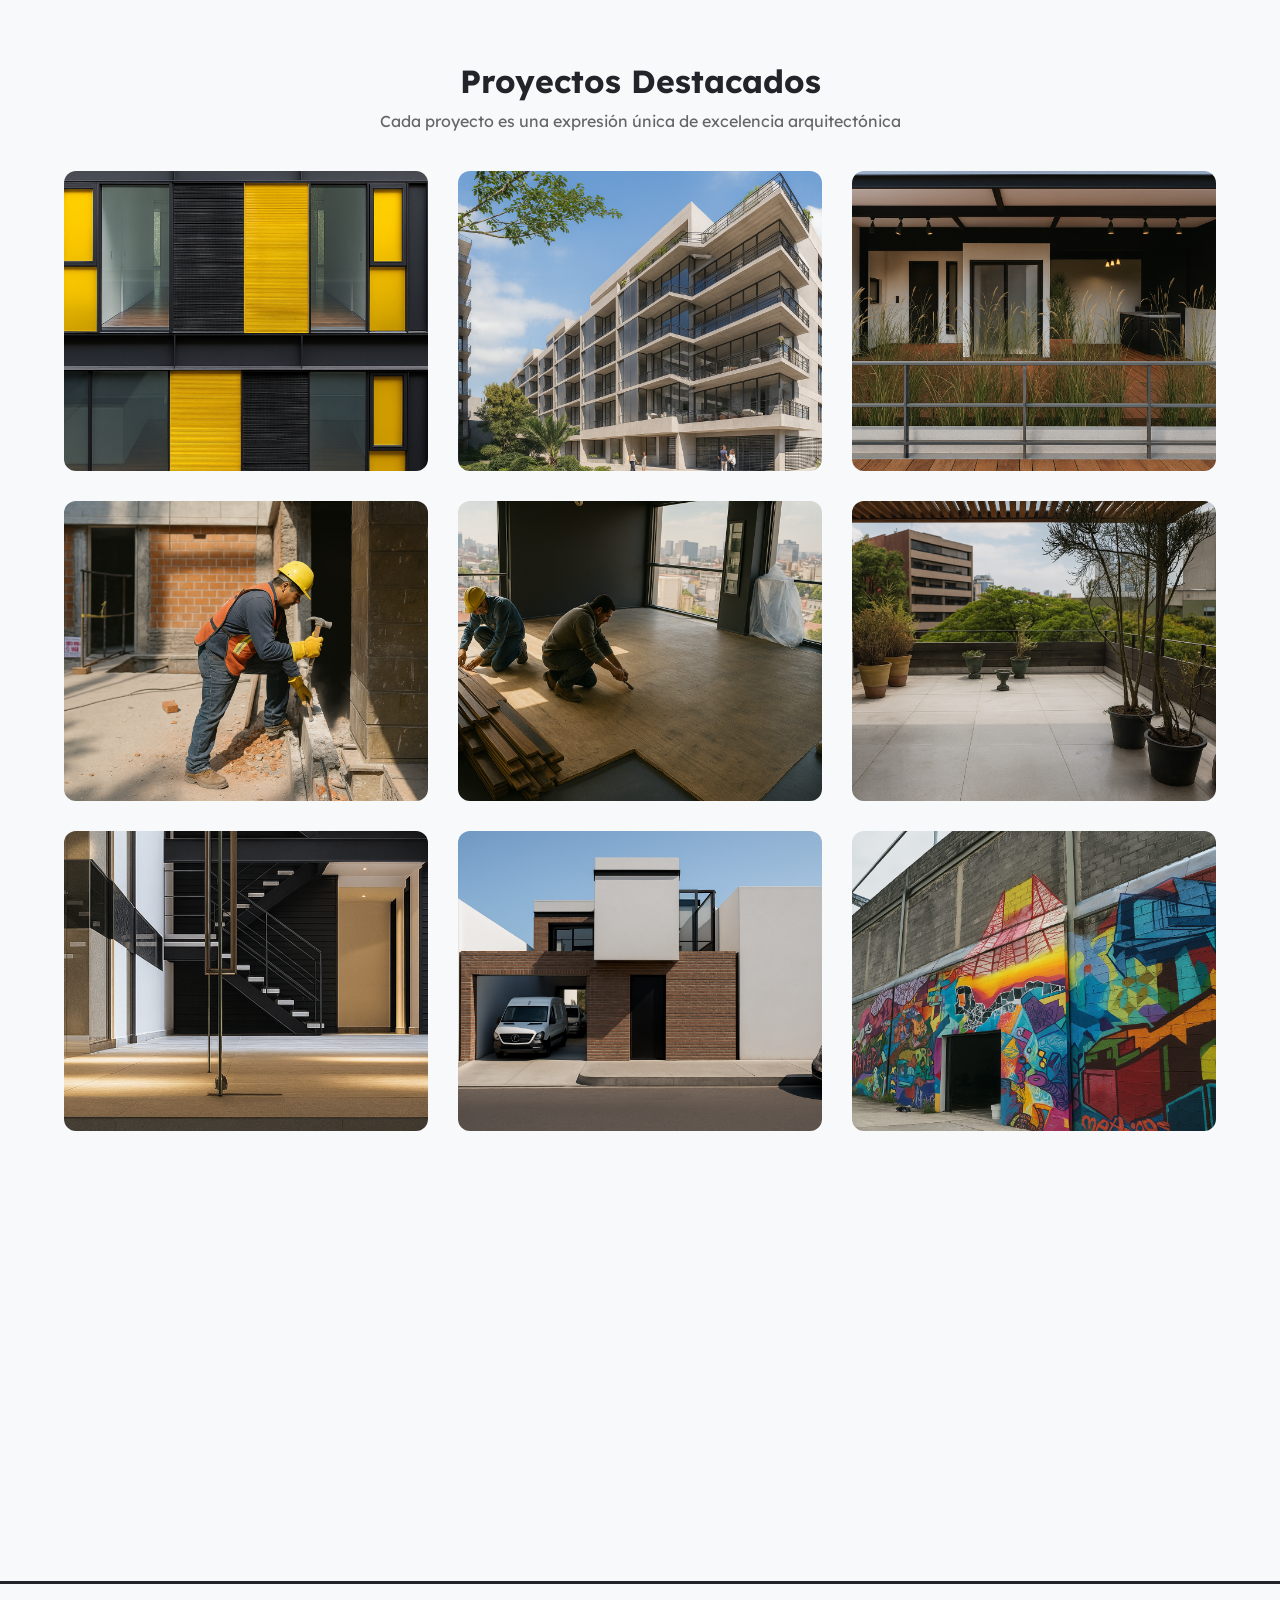
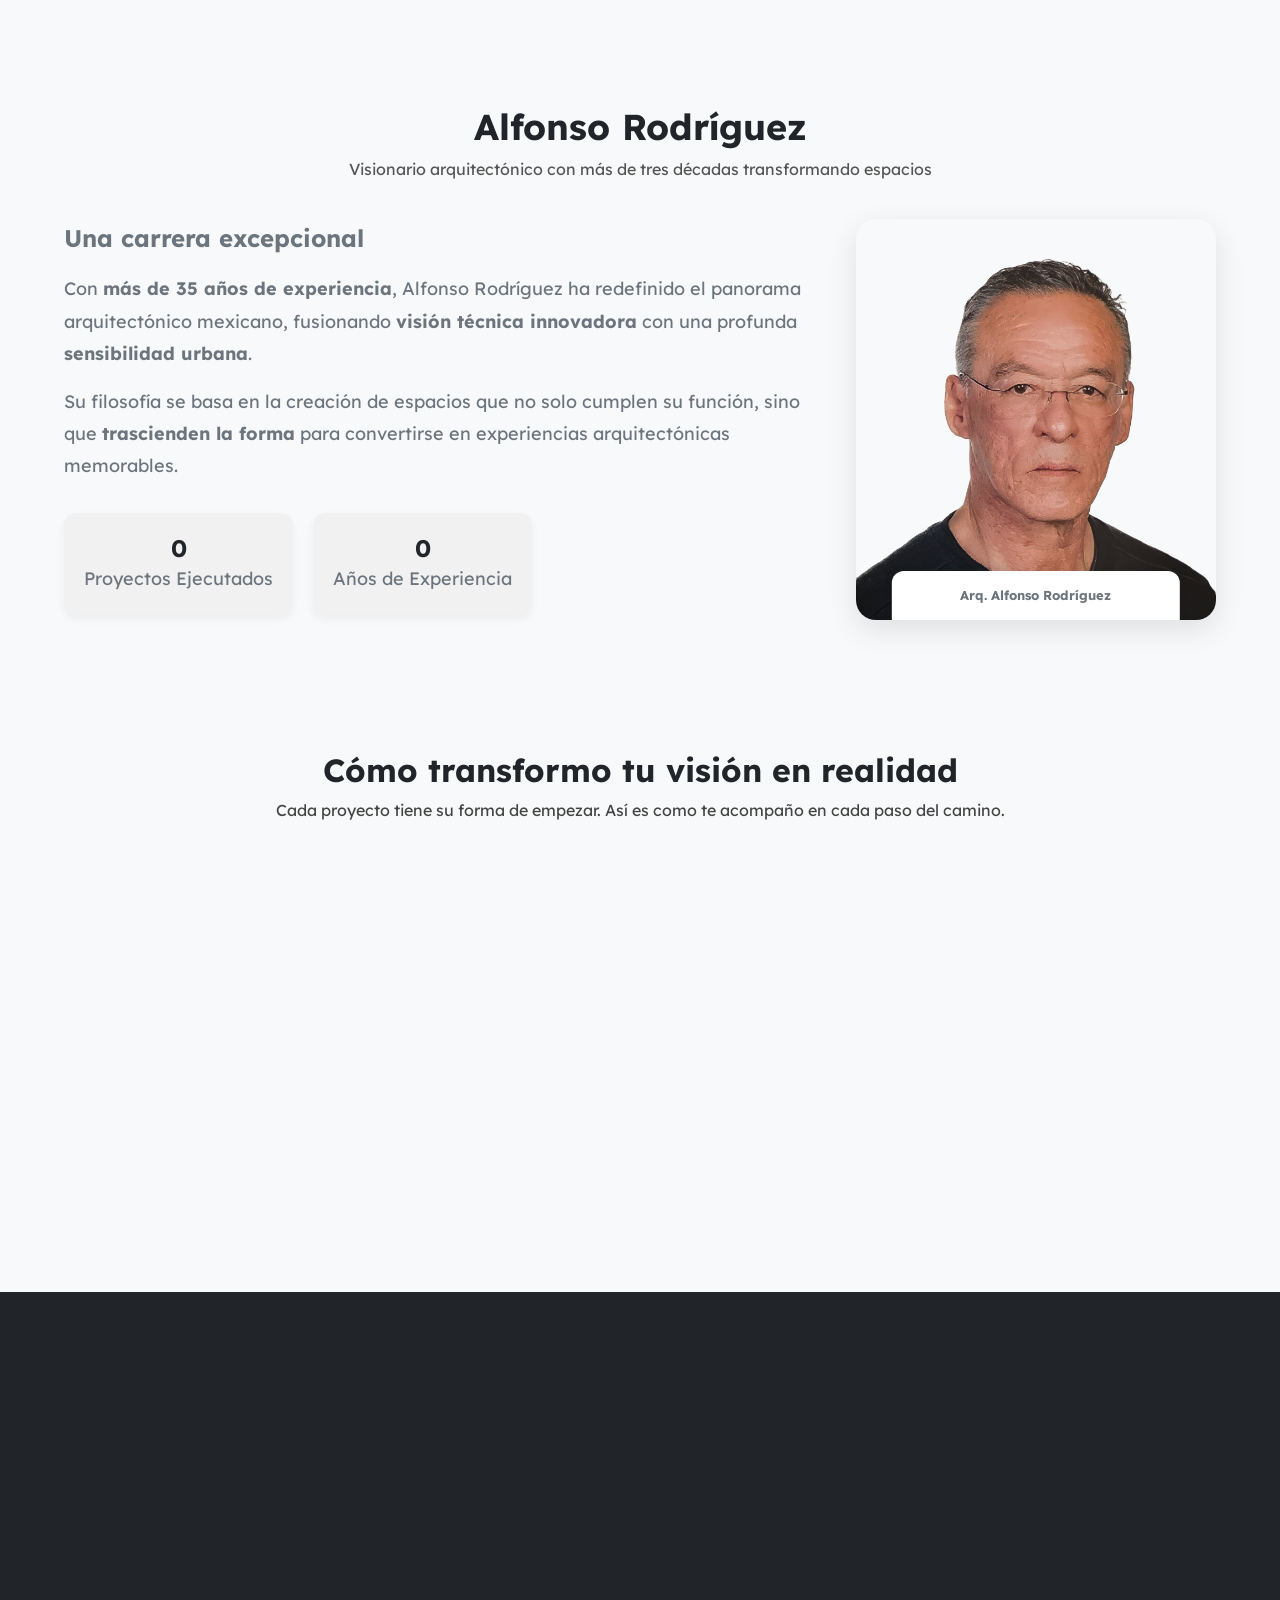
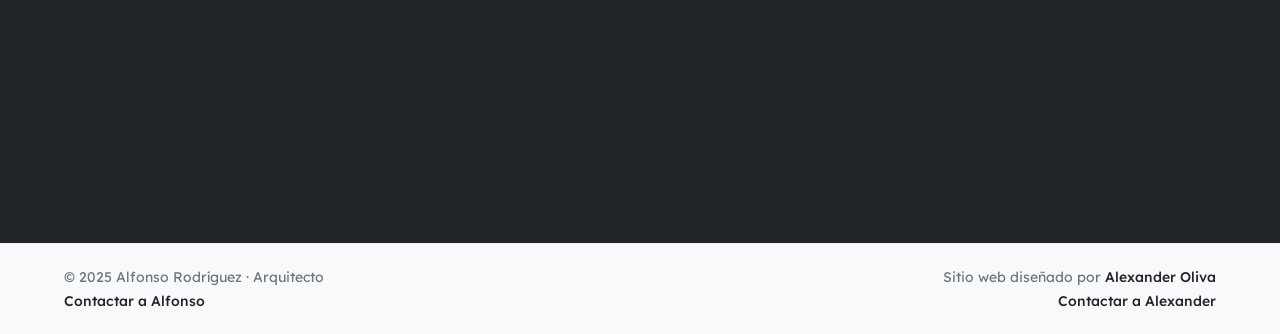
==== commit bf8546cd: "Actualizacion 3 proyectos + cambio foto" ====
--- a/index.html
+++ b/index.html
@@ -10,6 +10,7 @@
     <link rel="stylesheet" href="styles.css">
     <link rel="icon" href="img/logo.png">
     <meta property="og:image" content="https://alfonsorodriguez.netlify.app/img/amsterdam169_og.png">
+    <link rel="icon" href="img/logo.jpg" type="image/jpg">
 </head>
 <body>
     <header class="header">
@@ -31,7 +32,7 @@
             <a href="#servicios" class="nav__enlace">Servicios</a>
             <a href="#proyectos" class="nav__enlace">Proyectos</a>
             <a href="#sobremi" class="nav__enlace">Sobre mí</a>
-            <a href="https://wa.me/525637185620?text=Hola%2C%20Alfonso.%20Estoy%20interesado%20en%20tus%20servicios%20arquitect%C3%B3nicos%20y%20quisiera%20saber%20m%C3%A1s" target="_blank" class="nav__enlace nav__enlace--whatsapp">
+            <a href="https://wa.me/525566982409?text=Hola%2C%20Alfonso.%20Estoy%20interesado%20en%20tus%20servicios%20arquitect%C3%B3nicos%20y%20quisiera%20saber%20m%C3%A1s" target="_blank" class="nav__enlace nav__enlace--whatsapp">
                 <img class="nav__whatsapp" src="img/whatsapp.webp" alt="Logo Whatsapp">
                 Contáctame
             </a>
@@ -44,7 +45,6 @@
             Tu navegador no soporta video HTML5.
         </video>
 
-
         <div class="hero__overlay"></div>
 
         <div class="hero__contenido">
@@ -52,7 +52,7 @@
             <h3 class="hero__subtitulo">Diseñamos espacios únicos con sensibilidad, técnica y elegancia.</h3>
             <div class="hero__btns">
                 <a href="#proyectos" class="hero__btn hero__btn--portafolio">Ver portafolio</a>
-                <a href="https://wa.me/525637185620?text=Hola%2C%20Alfonso.%20Estoy%20interesado%20en%20tus%20servicios%20arquitect%C3%B3nicos%20y%20quisiera%20saber%20m%C3%A1s" target="_blank" class="hero__btn hero__btn--contactar">Contáctame</a>
+                <a href="https://wa.me/525566982409?text=Hola%2C%20Alfonso.%20Estoy%20interesado%20en%20tus%20servicios%20arquitect%C3%B3nicos%20y%20quisiera%20saber%20m%C3%A1s" target="_blank" class="hero__btn hero__btn--contactar">Contáctame</a>
             </div>
         </div>
     </main>
@@ -106,122 +106,199 @@
 
         <div class="proyectos__grid">
 
-            <div class="proyecto animar-scroll">
-            <img src="img/proyectos/amsterdam289.png" alt="Ámsterdam 289">
-            <div class="proyecto__info">
-                <div class="proyecto__top">
-                <span class="proyecto__etiqueta">Residencial</span>
-                </div>
-                <div class="proyecto__texto">
-                <h3 class="proyecto__nombre">Ámsterdam 289</h3>
-                <div class="proyecto__meta">
-                    <span>Ciudad de México (2009)</span>
-                    <span class="proyecto__rol">Diseño y Construcción</span>
-                </div>
-                </div>
-            </div>
-            </div>
-
-            <div class="proyecto animar-scroll">
-            <img src="img/proyectos/juandelabarrera.png" alt="Juan de la Barrera">
-            <div class="proyecto__info">
-                <div class="proyecto__top">
-                <span class="proyecto__etiqueta">Residencial</span>
-                </div>
-                <div class="proyecto__texto">
-                <h3 class="proyecto__nombre">Juan de la Barrera</h3>
-                <div class="proyecto__meta">
-                    <span>Ciudad de México (2019)</span>
-                    <span class="proyecto__rol">Diseño, Construcción y Mobiliario</span>
-                </div>
-                </div>
-            </div>
-            </div>
-
-            <div class="proyecto animar-scroll">
-            <img src="img/proyectos/amsterdam68.png" alt="Ámsterdam 68">
-            <div class="proyecto__info">
-                <div class="proyecto__top">
-                <span class="proyecto__etiqueta">Residencial</span>
-                </div>
-                <div class="proyecto__texto">
-                <h3 class="proyecto__nombre">Ámsterdam 68</h3>
-                <div class="proyecto__meta">
-                    <span>Ciudad de México (2017)</span>
-                    <span class="proyecto__rol">Obra completa</span>
-                </div>
-                </div>
-            </div>
-            </div>
-
-            <div class="proyecto animar-scroll">
-            <img src="img/proyectos/amsterdam169.png" alt="Ámsterdam 169">
-            <div class="proyecto__info">
-                <div class="proyecto__top">
-                <span class="proyecto__etiqueta">Residencial Patrimonial</span>
-                </div>
-                <div class="proyecto__texto">
-                <h3 class="proyecto__nombre">Ámsterdam 169</h3>
-                <div class="proyecto__meta">
-                    <span>Ciudad de México (2013)</span>
-                    <span class="proyecto__rol">Estructura y acabados</span>
-                </div>
-                </div>
-            </div>
-            </div>
-
-            <div class="proyecto animar-scroll">
-            <img src="img/proyectos/durango133.png" alt="Durango 133">
-            <div class="proyecto__info">
-                <div class="proyecto__top">
-                <span class="proyecto__etiqueta">Mixto</span>
-                </div>
-                <div class="proyecto__texto">
-                <h3 class="proyecto__nombre">Durango 133</h3>
-                <div class="proyecto__meta">
-                    <span>Ciudad de México (2015)</span>
-                    <span class="proyecto__rol">Excavación, cimentación, acabados</span>
-                </div>
-                </div>
-            </div>
-            </div>
-
-            <div class="proyecto animar-scroll">
-            <img src="img/proyectos/veracruz60.png" alt="Veracruz 60">
-            <div class="proyecto__info">
-                <div class="proyecto__top">
-                <span class="proyecto__etiqueta">Oficinas y Vivienda</span>
-                </div>
-                <div class="proyecto__texto">
-                <h3 class="proyecto__nombre">Veracruz 60</h3>
-                <div class="proyecto__meta">
-                    <span>Ciudad de México (2013)</span>
-                    <span class="proyecto__rol">Acabados generales</span>
-                </div>
-                </div>
-            </div>
-            </div>
-
+            <a href="proyectos/amsterdam289.html" class="proyecto animar-scroll">
+                <img src="img/proyectos/amsterdam289.png" alt="Ámsterdam 289">
+                <div class="proyecto__info">
+                    <div class="proyecto__top">
+                        <span class="proyecto__etiqueta">Residencial</span>
+                    </div>
+                    <div class="proyecto__texto">
+                        <h3 class="proyecto__nombre">Ámsterdam 289</h3>
+                        <div class="proyecto__meta">
+                            <span>Ciudad de México (2009)</span>
+                            <span class="proyecto__rol">Acabados generales</span>
+                        </div>
+                    </div>
+                </div>
+            </a>
+
+            <a href="proyectos/juandelabarrera.html" class="proyecto animar-scroll">
+                <img src="img/proyectos/juandelabarrera.png" alt="Juan de la Barrera">
+                <div class="proyecto__info">
+                    <div class="proyecto__top">
+                        <span class="proyecto__etiqueta">Residencial</span>
+                    </div>
+                    <div class="proyecto__texto">
+                        <h3 class="proyecto__nombre">Juan de la Barrera</h3>
+                        <div class="proyecto__meta">
+                            <span>Ciudad de México (2019)</span>
+                            <span class="proyecto__rol">Diseño, estructura y mobiliario</span>
+                        </div>
+                    </div>
+                </div>
+            </a>
+
+            <a href="proyectos/terraza-amsterdam169.html" class="proyecto animar-scroll">
+                <img src="img/proyectos/terraza-amsterdam169.png" alt="Terraza Amsterdam 169">
+                <div class="proyecto__info">
+                    <div class="proyecto__top">
+                        <span class="proyecto__etiqueta">Remodelación</span>
+                    </div>
+                    <div class="proyecto__texto">
+                        <h3 class="proyecto__nombre">Terraza Ámsterdam 169</h3>
+                        <div class="proyecto__meta">
+                            <span>Ciudad de México (2020)</span>
+                            <span class="proyecto__rol">Diseño y ejecución</span>
+                        </div>
+                    </div>
+                </div>
+            </a>
+
+            <a href="proyectos/aguascalientes06.html" class="proyecto animar-scroll">
+                <img src="img/proyectos/aguascalientes06.png" alt="Aguascalientes 06">
+                <div class="proyecto__info">
+                    <div class="proyecto__top">
+                        <span class="proyecto__etiqueta">Remodelación total</span>
+                    </div>
+                    <div class="proyecto__texto">
+                        <h3 class="proyecto__nombre">Aguascalientes 06</h3>
+                        <div class="proyecto__meta">
+                            <span>Ciudad de México (2014)</span>
+                            <span class="proyecto__rol">Reconstrucción y conservación</span>
+                        </div>
+                    </div>
+                </div>
+            </a>
+
+            <a href="proyectos/culiacan123.html" class="proyecto animar-scroll">
+                <img src="img/proyectos/culiacan123.png" alt="Culiacán 123">
+                <div class="proyecto__info">
+                    <div class="proyecto__top">
+                        <span class="proyecto__etiqueta">Desmantelamiento interior</span>
+                    </div>
+                    <div class="proyecto__texto">
+                        <h3 class="proyecto__nombre">Culiacán 123</h3>
+                        <div class="proyecto__meta">
+                            <span>Ciudad de México (2014)</span>
+                            <span class="proyecto__rol">Recuperación y desmontaje de showroom</span>
+                        </div>
+                    </div>
+                </div>
+            </a>
+
+            <a href="proyectos/veracruz85.html" class="proyecto animar-scroll">
+                <img src="img/proyectos/veracruz85.png" alt="Veracruz 85">
+                <div class="proyecto__info">
+                    <div class="proyecto__top">
+                        <span class="proyecto__etiqueta">Rehabilitación</span>
+                    </div>
+                    <div class="proyecto__texto">
+                        <h3 class="proyecto__nombre">Veracruz 85</h3>
+                        <div class="proyecto__meta">
+                            <span>Ciudad de México (2021)</span>
+                            <span class="proyecto__rol">Post-sismo, pisos, fachada y acabados</span>
+                        </div>
+                    </div>
+                </div>
+            </a>
+
+            <a href="proyectos/amsterdam169.html" class="proyecto animar-scroll">
+                <img src="img/proyectos/amsterdam169.png" alt="Ámsterdam 169">
+                <div class="proyecto__info">
+                    <div class="proyecto__top">
+                        <span class="proyecto__etiqueta">Residencial Patrimonial</span>
+                    </div>
+                    <div class="proyecto__texto">
+                        <h3 class="proyecto__nombre">Ámsterdam 169</h3>
+                        <div class="proyecto__meta">
+                            <span>Ciudad de México (2013)</span>
+                            <span class="proyecto__rol">Concreto blanco, duela, adecuaciones</span>
+                        </div>
+                    </div>
+                </div>
+            </a>
+
+            <a href="proyectos/ahuizotl84.html" class="proyecto animar-scroll">
+                <img src="img/proyectos/ahuizotl84.png" alt="Ahuizotl 84">
+                <div class="proyecto__info">
+                    <div class="proyecto__top">
+                        <span class="proyecto__etiqueta">Oficinas y vivienda</span>
+                    </div>
+                    <div class="proyecto__texto">
+                        <h3 class="proyecto__nombre">Ahuizotl 84</h3>
+                        <div class="proyecto__meta">
+                            <span>Ciudad de México (2022)</span>
+                            <span class="proyecto__rol">Diseño y ejecución estilo industrial</span>
+                        </div>
+                    </div>
+                </div>
+            </a>
+
+            <a href="proyectos/pedregal3232.html" class="proyecto animar-scroll">
+                <img src="img/proyectos/pedregal3232.png" alt="Pedregal 3232">
+                <div class="proyecto__info">
+                    <div class="proyecto__top">
+                        <span class="proyecto__etiqueta">Oficinas y vivienda</span>
+                    </div>
+                    <div class="proyecto__texto">
+                        <h3 class="proyecto__nombre">Pedregal 3232</h3>
+                        <div class="proyecto__meta">
+                            <span>Ciudad de México (2017)</span>
+                            <span class="proyecto__rol">Adecuación de oficinas e instalaciones</span>
+                        </div>
+                    </div>
+                </div>
+            </a>
+
+            <a href="proyectos/durango133.html" class="proyecto animar-scroll">
+                <img src="img/proyectos/durango133.png" alt="Durango 133">
+                <div class="proyecto__info">
+                    <div class="proyecto__top">
+                        <span class="proyecto__etiqueta">Residencial</span>
+                    </div>
+                    <div class="proyecto__texto">
+                        <h3 class="proyecto__nombre">Durango 133</h3>
+                        <div class="proyecto__meta">
+                            <span>Ciudad de México (2015)</span>
+                            <span class="proyecto__rol">Cimentación y acabados interiores</span>
+                        </div>
+                    </div>
+                </div>
+            </a>
+
+            <a href="proyectos/veracruz60.html" class="proyecto animar-scroll">
+                <img src="img/proyectos/veracruz60.png" alt="Veracruz 60">
+                <div class="proyecto__info">
+                    <div class="proyecto__top">
+                        <span class="proyecto__etiqueta">Mixto</span>
+                    </div>
+                    <div class="proyecto__texto">
+                        <h3 class="proyecto__nombre">Veracruz 60</h3>
+                        <div class="proyecto__meta">
+                            <span>Ciudad de México (2013)</span>
+                            <span class="proyecto__rol">Acabados cerámicos y limpieza fina</span>
+                        </div>
+                    </div>
+                </div>
+            </a>
+
+            <a href="proyectos/amsterdam68.html" class="proyecto animar-scroll">
+                <img src="img/proyectos/amsterdam68.png" alt="Ámsterdam 68">
+                <div class="proyecto__info">
+                    <div class="proyecto__top">
+                        <span class="proyecto__etiqueta">Residencial</span>
+                    </div>
+                    <div class="proyecto__texto">
+                        <h3 class="proyecto__nombre">Ámsterdam 68</h3>
+                        <div class="proyecto__meta">
+                            <span>Ciudad de México (2017)</span>
+                            <span class="proyecto__rol">Cimentación, estructura y acabados</span>
+                        </div>
+                    </div>
+                </div>
+            </a>
         </div>
     </section>
-
-    <div id="modalProyecto" class="modal oculto">
-        <div class="modal__contenido" id="modalContenido">
-            <button class="modal__cerrar">&times;</button>
-            <img id="modalImagen" src="" alt="Imagen del proyecto">
-            <div class="modal__texto">
-            <span class="modal__etiqueta"></span>
-            <h3 class="modal__nombre"></h3>
-            <div class="modal__meta">
-                <span id="modalUbicacion"></span>
-                <span id="modalRol"></span>
-            </div>
-            <a href="#" class="modal__link">Obra completa</a>
-            </div>
-            <button class="modal__control modal__anterior">&#10094;</button>
-            <button class="modal__control modal__siguiente">&#10095;</button>
-        </div>
-    </div>
 
     <section id="sobremi" class="nosotros">
         <div class="nosotros__contenido">
@@ -229,35 +306,35 @@
             <p class="nosotros__subtitulo">Visionario arquitectónico con más de tres décadas transformando espacios</p>
 
             <div class="nosotros__grid">
-            <div class="nosotros__texto">
-                <h3 class="nosotros__encabezado">Una carrera excepcional</h3>
-                <p class="nosotros__txt">
-                Con <strong>más de 35 años de experiencia</strong>, Alfonso Rodríguez ha redefinido el panorama arquitectónico mexicano, fusionando <strong>visión técnica innovadora</strong> con una profunda <strong>sensibilidad urbana</strong>.
-                </p>
-                <p class="nosotros__txt">
-                Su filosofía se basa en la creación de espacios que no solo cumplen su función, sino que <strong>trascienden la forma</strong> para convertirse en experiencias arquitectónicas memorables.
-                </p>
-
-                <div class="nosotros__datos">
-                    <div class="nosotros__dato">
-                        <span class="nosotros__numero" data-target="100">0</span>
-                        <p class="nosotros__descripcion">Proyectos Ejecutados</p>
-                    </div>
-                    <div class="nosotros__dato">
-                        <span class="nosotros__numero" data-target="35">0</span>
-                        <p class="nosotros__descripcion">Años de Experiencia</p>
-                    </div>
-                </div>
-            </div>
-
-            <div class="nosotros__foto">
-                <div class="nosotros__marco">
-                <img src="img/profile.png" alt="Foto Alfonso Rodríguez" class="nosotros__img">
-                <div class="nosotros__card">
-                    <strong>Arq. Alfonso Rodríguez</strong>
-                </div>
-                </div>
-            </div>
+                <div class="nosotros__texto">
+                    <h3 class="nosotros__encabezado">Una carrera excepcional</h3>
+                    <p class="nosotros__txt">
+                        Con <strong>más de 35 años de experiencia</strong>, Alfonso Rodríguez ha redefinido el panorama arquitectónico mexicano, fusionando <strong>visión técnica innovadora</strong> con una profunda <strong>sensibilidad urbana</strong>.
+                    </p>
+                    <p class="nosotros__txt">
+                        Su filosofía se basa en la creación de espacios que no solo cumplen su función, sino que <strong>trascienden la forma</strong> para convertirse en experiencias arquitectónicas memorables.
+                    </p>
+
+                    <div class="nosotros__datos">
+                        <div class="nosotros__dato">
+                            <span class="nosotros__numero" data-target="100">0</span>
+                            <p class="nosotros__descripcion">Proyectos Ejecutados</p>
+                        </div>
+                        <div class="nosotros__dato">
+                            <span class="nosotros__numero" data-target="35">0</span>
+                            <p class="nosotros__descripcion">Años de Experiencia</p>
+                        </div>
+                    </div>
+                </div>
+
+                <div class="nosotros__foto">
+                    <div class="nosotros__marco">
+                        <img src="img/profile-3.png" alt="Foto Alfonso Rodríguez" class="nosotros__img">
+                        <div class="nosotros__card">
+                            <strong>Arq. Alfonso Rodríguez</strong>
+                        </div>
+                    </div>
+                </div>
             </div>
         </div>
     </section>
@@ -269,76 +346,75 @@
         <div class="proceso__grid">
 
             <div class="proceso__item animar-scroll">
-            <div class="proceso__icono">01</div>
-            <h3 class="proceso__paso">Escucho y analizo</h3>
-            <p class="proceso__texto">Lo primero es entender qué necesitas y qué se puede lograr en tu terreno, con tus tiempos y presupuesto.</p>
-            <ul class="proceso__lista">
-                <li>Revisamos normativas y condiciones del sitio</li>
-                <li>Detectamos riesgos y oportunidades</li>
-                <li>Te doy claridad desde el inicio</li>
-            </ul>
+                <div class="proceso__icono">01</div>
+                <h3 class="proceso__paso">Escucho y analizo</h3>
+                <p class="proceso__texto">Lo primero es entender qué necesitas y qué se puede lograr en tu terreno, con tus tiempos y presupuesto.</p>
+                <ul class="proceso__lista">
+                    <li>Revisamos normativas y condiciones del sitio</li>
+                    <li>Detectamos riesgos y oportunidades</li>
+                    <li>Te doy claridad desde el inicio</li>
+                </ul>
             </div>
 
             <div class="proceso__item animar-scroll">
-            <div class="proceso__icono">02</div>
-            <h3 class="proceso__paso">Diseño con intención</h3>
-            <p class="proceso__texto">No entrego solo planos: diseño soluciones claras y ejecutables, pensadas para durar y hacer sentido.</p>
-            <ul class="proceso__lista">
-                <li>Planos listos para obra</li>
-                <li>Especificaciones claras</li>
-                <li>Un proyecto que se puede construir</li>
-            </ul>
+                <div class="proceso__icono">02</div>
+                <h3 class="proceso__paso">Diseño con intención</h3>
+                <p class="proceso__texto">No entrego solo planos: diseño soluciones claras y ejecutables, pensadas para durar y hacer sentido.</p>
+                <ul class="proceso__lista">
+                    <li>Planos listos para obra</li>
+                    <li>Especificaciones claras</li>
+                    <li>Un proyecto que se puede construir</li>
+                </ul>
             </div>
 
             <div class="proceso__item animar-scroll">
-            <div class="proceso__icono">03</div>
-            <h3 class="proceso__paso">Acompaño la ejecución</h3>
-            <p class="proceso__texto">Estar presente en obra hace la diferencia. Aseguro que lo que imaginamos se construya bien.</p>
-            <ul class="proceso__lista">
-                <li>Visitas programadas a obra</li>
-                <li>Supervisión de calidad y avances</li>
-                <li>Resolución técnica en sitio</li>
-            </ul>
+                <div class="proceso__icono">03</div>
+                <h3 class="proceso__paso">Acompaño la ejecución</h3>
+                <p class="proceso__texto">Estar presente en obra hace la diferencia. Aseguro que lo que imaginamos se construya bien.</p>
+                <ul class="proceso__lista">
+                    <li>Visitas programadas a obra</li>
+                    <li>Supervisión de calidad y avances</li>
+                    <li>Resolución técnica en sitio</li>
+                </ul>
             </div>
 
             <div class="proceso__item animar-scroll">
-            <div class="proceso__icono">04</div>
-            <h3 class="proceso__paso">Anticipo problemas</h3>
-            <p class="proceso__texto">Mi experiencia me permite prevenir errores antes de que se vuelvan costosos. Eso puede hacer toda la diferencia.</p>
-            <ul class="proceso__lista">
-                <li>Detección de riesgos desde el inicio</li>
-                <li>Planificación realista</li>
-                <li>Menos contratiempos, más tranquilidad</li>
-            </ul>
+                <div class="proceso__icono">04</div>
+                <h3 class="proceso__paso">Anticipo problemas</h3>
+                <p class="proceso__texto">Mi experiencia me permite prevenir errores antes de que se vuelvan costosos. Eso puede hacer toda la diferencia.</p>
+                <ul class="proceso__lista">
+                    <li>Detección de riesgos desde el inicio</li>
+                    <li>Planificación realista</li>
+                    <li>Menos contratiempos, más tranquilidad</li>
+                </ul>
             </div>
 
         </div>
     </section>
-
 
     <section class="cta animar-scroll">
         <h2 class="cta__titulo">¿Tienes un proyecto en mente?</h2>
         <p class="cta__subtitulo">Podemos ayudarte a construir algo único. Escribe cuando quieras.</p>
-        <a href="https://wa.me/525637185620?text=Hola%2C%20Alfonso.%20Estoy%20interesado%20en%20tus%20servicios%20arquitect%C3%B3nicos%20y%20quisiera%20saber%20m%C3%A1s" target="_blank" class="cta__btn">Envíanos un mensaje por WhatsApp</a>
+        <a href="https://wa.me/525566982409?text=Hola%2C%20Alfonso.%20Estoy%20interesado%20en%20tus%20servicios%20arquitect%C3%B3nicos%20y%20quisiera%20saber%20m%C3%A1s" target="_blank" class="cta__btn">Envíanos un mensaje por WhatsApp</a>
     </section>
 
     <footer class="footer">
         <div class="footer__contenido">
             <div class="footer__col">
-            <p class="footer__nombre">© 2025 Alfonso Rodríguez · Arquitecto</p>
-            <p class="footer__link"><a href="https://wa.me/525637185620" target="_blank">Contactar a Alfonso</a></p>
+                <p class="footer__nombre">© 2025 Alfonso Rodríguez · Arquitecto</p>
+                <p class="footer__link"><a href="https://wa.me/525566982409" target="_blank">Contactar a Alfonso</a></p>
             </div>
             <div class="footer__col footer__col--autor">
-            <p class="footer__autor">Sitio web diseñado por <a href="https://alexander-oliva.com" target="_blank">Alexander Oliva</a></p>
-            <p class="footer__link"><a href="https://wa.me/525637185620" target="_blank">Contactar a Alexander</a></p>
+                <p class="footer__autor">Sitio web diseñado por <a href="https://alexander-oliva.com" target="_blank">Alexander Oliva</a></p>
+                <p class="footer__link"><a href="https://wa.me/525637185620" target="_blank">Contactar a Alexander</a></p>
             </div>
         </div>
     </footer>
     
-    <a href="https://wa.me/525637185620?text=Hola%2C%20Alfonso.%20Estoy%20interesado%20en%20tus%20servicios%20arquitect%C3%B3nicos%20y%20quisiera%20saber%20m%C3%A1s" target="_blank" class="whatsapp-fijo" aria-label="Contáctame por WhatsApp">
+    <a href="https://wa.me/525566982409?text=Hola%2C%20Alfonso.%20Estoy%20interesado%20en%20tus%20servicios%20arquitect%C3%B3nicos%20y%20quisiera%20saber%20m%C3%A1s" target="_blank" class="whatsapp-fijo" aria-label="Contáctame por WhatsApp">
         <img src="img/whatsapp.webp" alt="Logo Whatsapp" class="whatsapp-icono">
     </a>
 
-    <script src="app.js"></script>
+    <script src="../app.js"></script>
 </body>
 </html>
--- a/styles.css
+++ b/styles.css
@@ -1,7 +1,7 @@
 :root {
-    --colorPrimario: #0A8CBF;
-    --colorSecundario: #ffffff;
-    --colorTerciario: #0d4d66;
+    --colorPrimario: #212529;
+    --colorSecundario: #f8f9fa;
+    --colorTerciario: #6c757d;
 }
 
 * {
@@ -315,14 +315,14 @@
 }
 
 .hero__btn--portafolio {
-  background-color: var(--colorPrimario);
+  background-color: var(--colorTerciario);
   color: #fff;
   padding: 10px 44px;
   border: none;
 }
 
 .hero__btn--portafolio:hover {
-  background-color: #086a94;
+  background-color: var(--colorPrimario);
   transform: translateY(-2px);
 }
 
@@ -513,11 +513,12 @@
     transition: transform 0.3s ease;
     opacity: 0;
     transform: translateY(40px);
+    height: 300px;
 }
 
 .proyecto img {
     width: 100%;
-    height: auto;
+    height: 100%;
     display: block;
     object-fit: cover;
     transition: transform 0.3s ease;
@@ -526,7 +527,7 @@
 .proyecto__info {
     position: absolute;
     inset: 0;
-    background-color: rgba(10, 140, 191, 0.85);
+    background-color: rgba(33, 37, 41, 0.85);
     color: #fff;
     display: flex;
     flex-direction: column;
@@ -538,11 +539,25 @@
     text-align: center;
 }
 
+/* Responsive para móviles */
+@media (max-width: 767px) {
+    .proyecto__info {
+        padding: 15px;
+    }
+}
+
 .proyecto__top {
     width: 100%;
     display: flex;
     justify-content: center;
     margin-bottom: 12px;
+}
+
+/* Responsive para móviles */
+@media (max-width: 767px) {
+    .proyecto__top {
+        margin-bottom: 8px;
+    }
 }
 
 .proyecto__etiqueta {
@@ -554,6 +569,14 @@
     font-weight: 600;
 }
 
+/* Responsive para móviles */
+@media (max-width: 767px) {
+    .proyecto__etiqueta {
+        font-size: 10px;
+        padding: 3px 8px;
+    }
+}
+
 .proyecto__texto {
     display: flex;
     flex-direction: column;
@@ -562,16 +585,32 @@
     width: 100%;
 }
 
+/* Responsive para móviles */
+@media (max-width: 767px) {
+    .proyecto__texto {
+        gap: 6px;
+    }
+}
+
 .proyecto__nombre {
     font-size: 24px;
     font-weight: 700;
     margin: 0;
     text-align: center;
+    line-height: 1.2;
 }
 
 @media screen and (min-width: 768px) {
     .proyecto__nombre {
         font-size: 32px;
+    }
+}
+
+/* Responsive para móviles */
+@media (max-width: 767px) {
+    .proyecto__nombre {
+        font-size: 18px;
+        line-height: 1.1;
     }
 }
 
@@ -580,6 +619,7 @@
     justify-content: space-between;
     font-size: 14px;
     color: #f5f5f5;
+    line-height: 1.3;
 }
 
 .proyecto__meta span {
@@ -592,6 +632,16 @@
     text-align: right;
 }
 
+/* Responsive para móviles - solo ajuste de tamaños */
+@media (max-width: 767px) {
+    .proyecto__meta {
+        font-size: 12px;
+    }
+    
+    .proyecto__rol {
+        font-size: 12px;
+    }
+}
 
 /* Hover */
 .proyecto:hover .proyecto__info {
@@ -608,6 +658,7 @@
     transform: translateY(0) !important;
     transition: opacity 0.6s ease, transform 0.6s ease;
 }
+
 
 /* MODAL */
 .modal {
@@ -981,7 +1032,7 @@
 
 /* CTA */
 .cta {
-  background: linear-gradient(270deg, var(--colorPrimario), #31a1ce, var(--colorPrimario));
+  background: linear-gradient(270deg, var(--colorPrimario), var(--colorTerciario), var(--colorPrimario));
   background-size: 600% 600%;
   animation: gradientWave 12s ease infinite;
   padding: 200px 5%;
@@ -1153,4 +1204,154 @@
         height: 50px;
         display: block;
     }
+}
+
+
+
+/* PROYECTOS PÁGINAS INTERNAS */
+.nombreproyecto {
+  position: relative;
+  height: 100vh;
+  display: flex;
+  align-items: center;
+  justify-content: center;
+  padding: 0 20px;
+  color: var(--colorSecundario);
+  background-size: cover;
+  background-position: center;
+  background-repeat: no-repeat;
+}
+
+.nombreproyecto__overlay {
+  position: absolute;
+  inset: 0;
+  background-color: rgba(0, 0, 0, 0.5);
+  z-index: 1;
+}
+
+.nombreproyecto__contenido {
+  position: relative;
+  z-index: 2;
+  background-color: rgba(0, 0, 0, 0.6);
+  backdrop-filter: blur(6px);
+  padding: 30px 25px;
+  border-radius: 12px;
+  max-width: 700px;
+  width: 100%;
+  box-sizing: border-box;
+}
+
+.nombreproyecto__h1 {
+  font-size: 32px;
+  margin-bottom: 10px;
+  font-weight: 800;
+  color: var(--colorSecundario);
+}
+
+.nombreproyecto__intro {
+  font-size: 16px;
+  margin-bottom: 20px;
+  line-height: 1.6;
+  color: #f0f0f0;
+}
+
+.nombreproyecto__info {
+  display: flex;
+  flex-wrap: wrap;
+  gap: 15px;
+  font-size: 14px;
+  margin-bottom: 30px;
+  color: #e0e0e0;
+}
+
+.nombreproyecto__btn {
+  display: inline-block;
+  padding: 12px 20px;
+  background-color: var(--colorSecundario);
+  color: #000;
+  font-weight: 600;
+  text-decoration: none;
+  border-radius: 6px;
+  transition: background 0.3s ease;
+  font-size: 15px;
+}
+
+.nombreproyecto__btn:hover {
+  background-color: #fff;
+}
+
+/* Responsive */
+@media (min-width: 480px) {
+  .nombreproyecto__contenido {
+    padding: 40px;
+  }
+
+  .nombreproyecto__h1 {
+    font-size: 36px;
+  }
+
+  .nombreproyecto__intro {
+    font-size: 17px;
+  }
+
+  .nombreproyecto__info {
+    font-size: 15px;
+  }
+
+  .nombreproyecto__btn {
+    font-size: 16px;
+  }
+}
+
+@media (min-width: 768px) {
+  .nombreproyecto__h1 {
+    font-size: 42px;
+  }
+
+  .nombreproyecto__intro {
+    font-size: 18px;
+  }
+
+  .nombreproyecto__info {
+    font-size: 16px;
+  }
+}
+
+@media (min-width: 1024px) {
+  .nombreproyecto__h1 {
+    font-size: 48px;
+  }
+
+  .nombreproyecto__intro {
+    font-size: 19px;
+  }
+}
+
+/* MAPA */
+.mapa__frame {
+    height: 100vh;
+    width: 100%;
+}
+
+.galeria {
+    display: grid;
+    grid-template-columns: repeat(1, 1fr);
+}
+
+@media screen and (min-width: 768px) {
+    .galeria {
+        grid-template-columns: repeat(2, 1fr);
+    }
+}
+
+.galeria__img {
+    width: 100%;
+    height: 25vh;
+    object-fit: cover;
+}
+
+@media screen and (min-width: 768px) {
+    .galeria__img {
+        height: 100vh;
+    }
 }
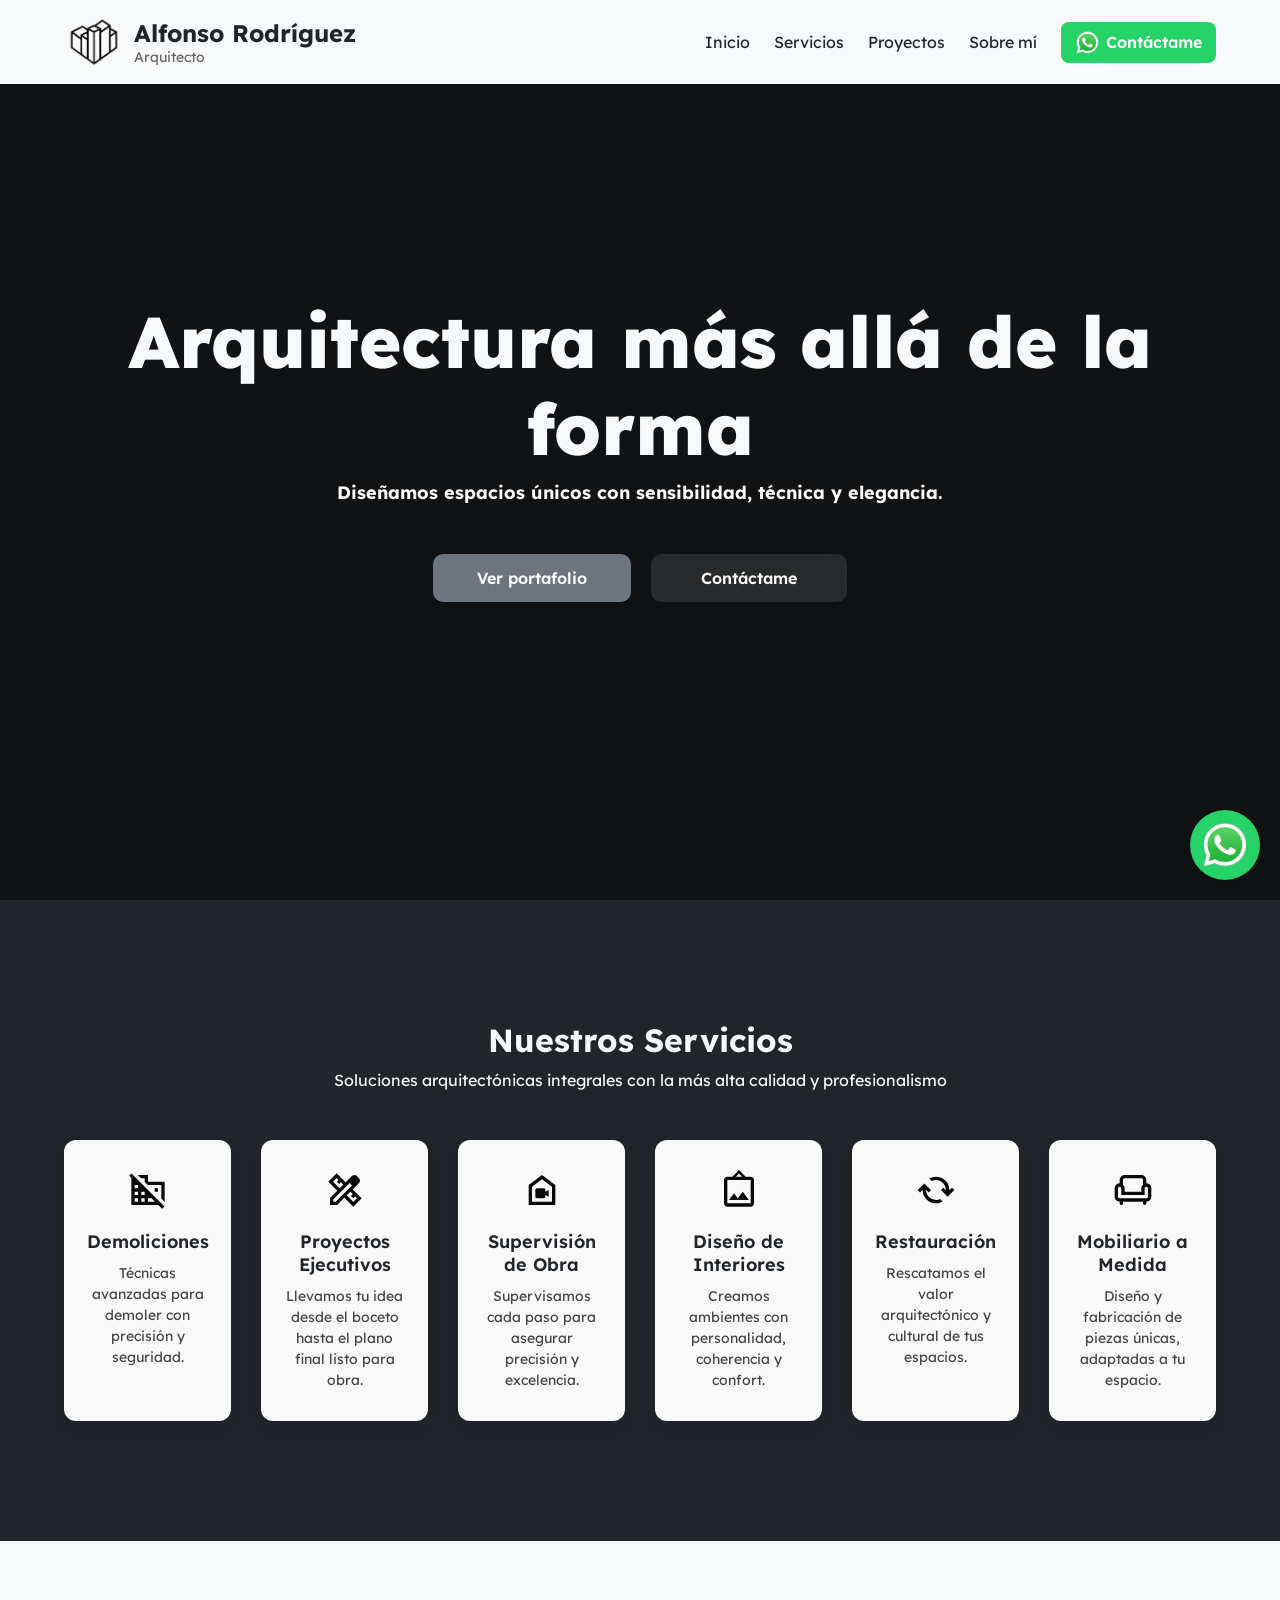
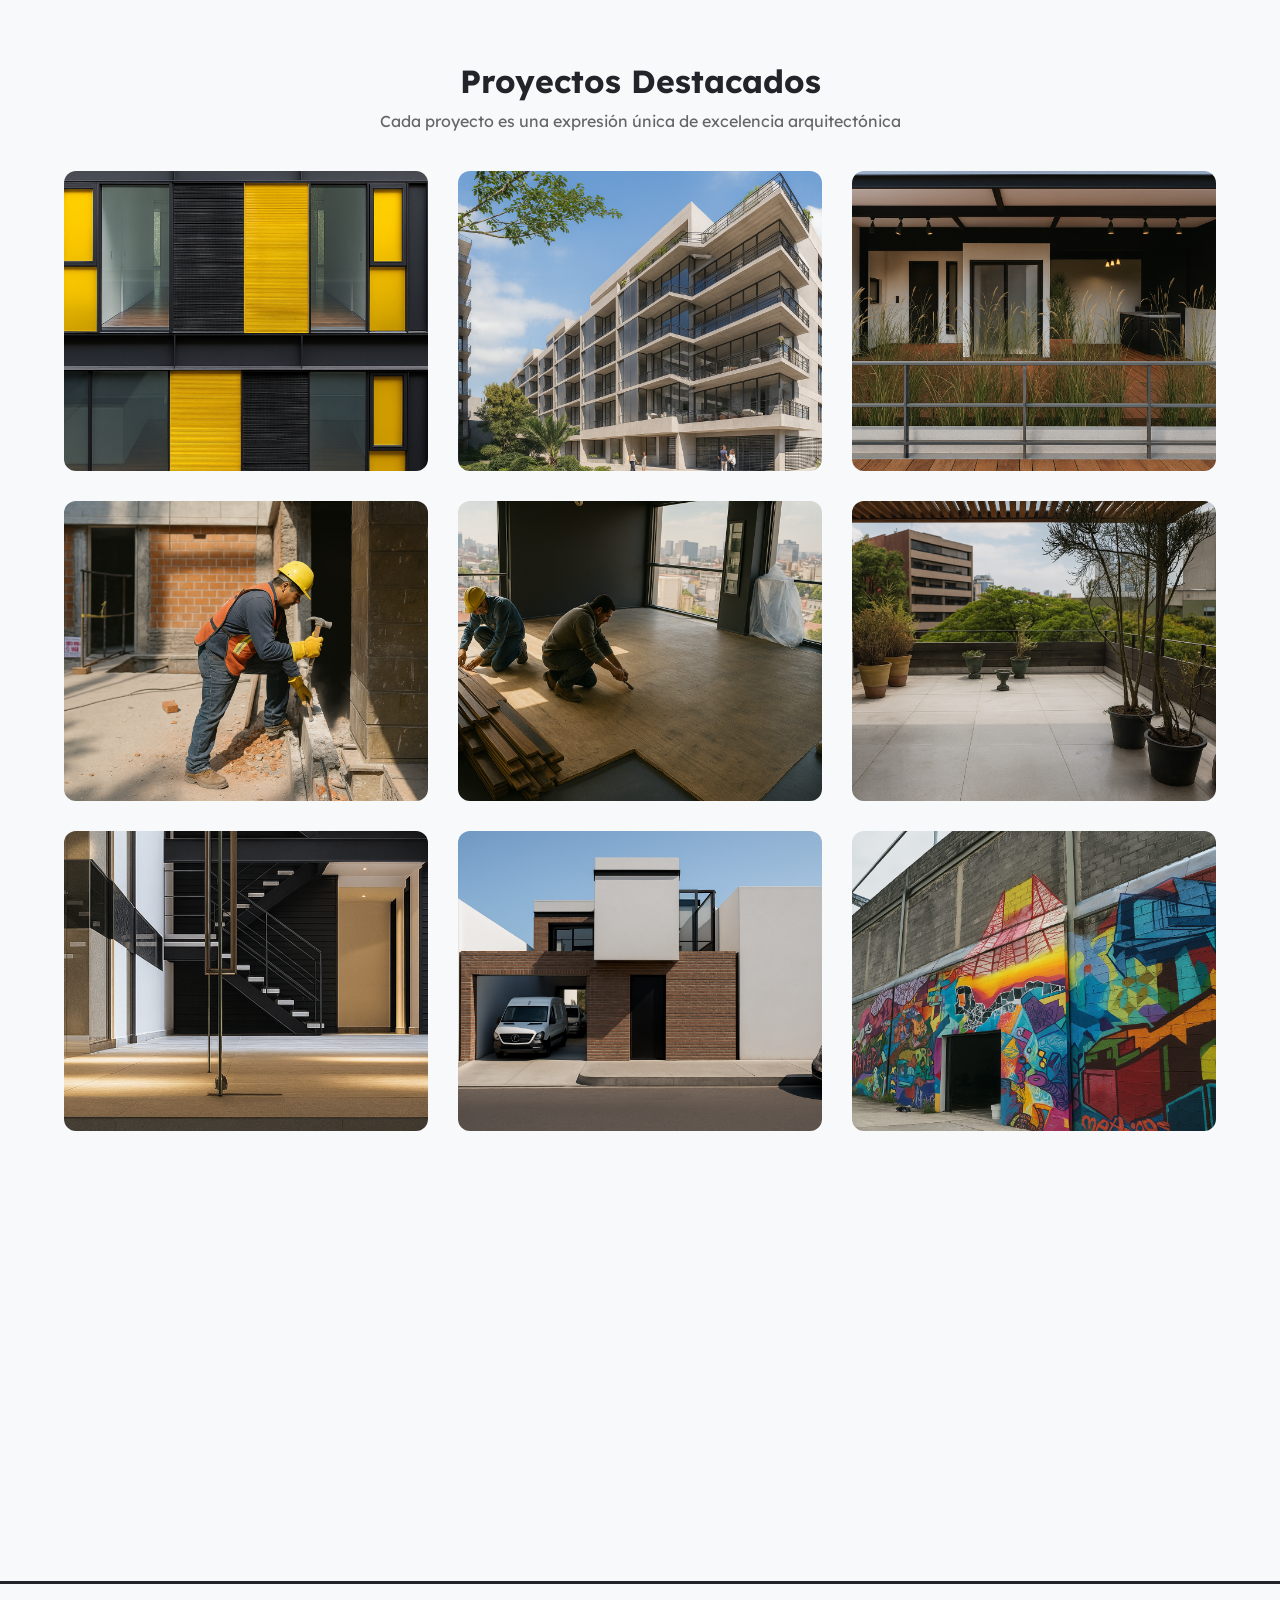
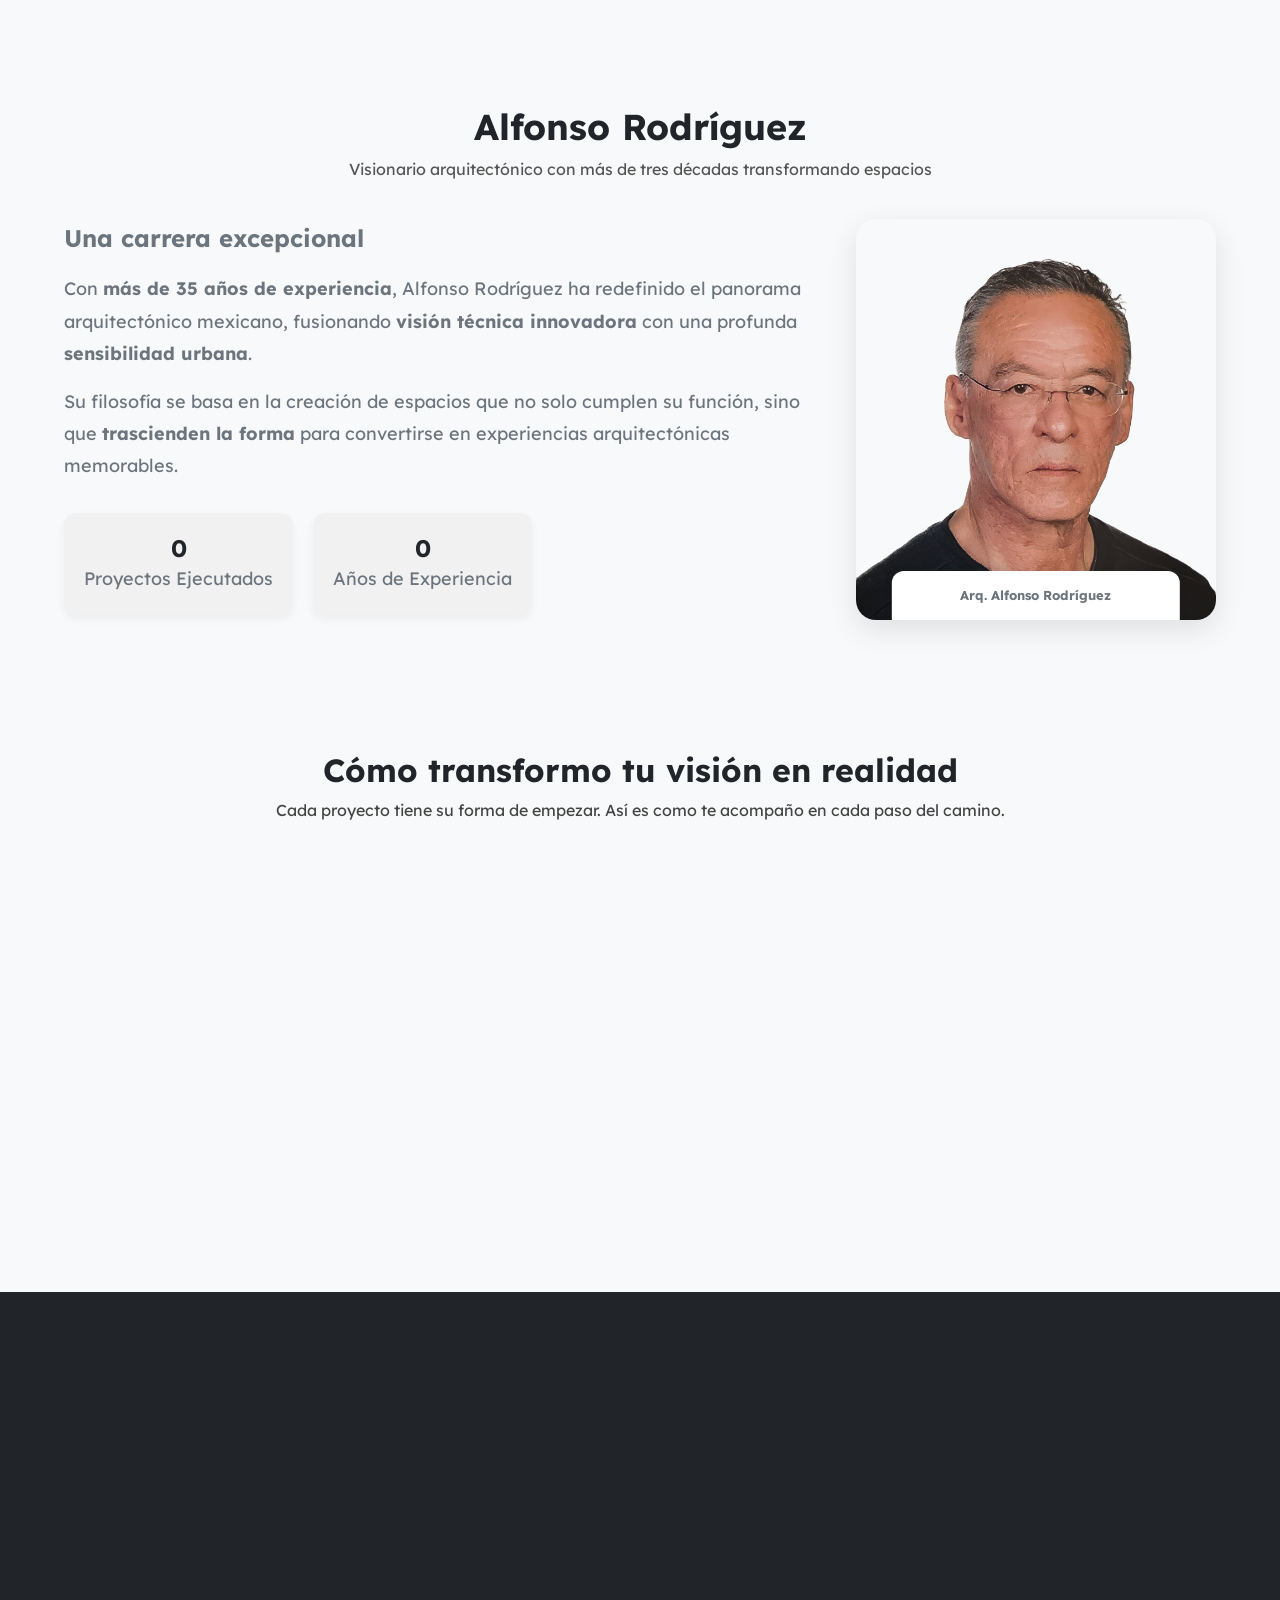
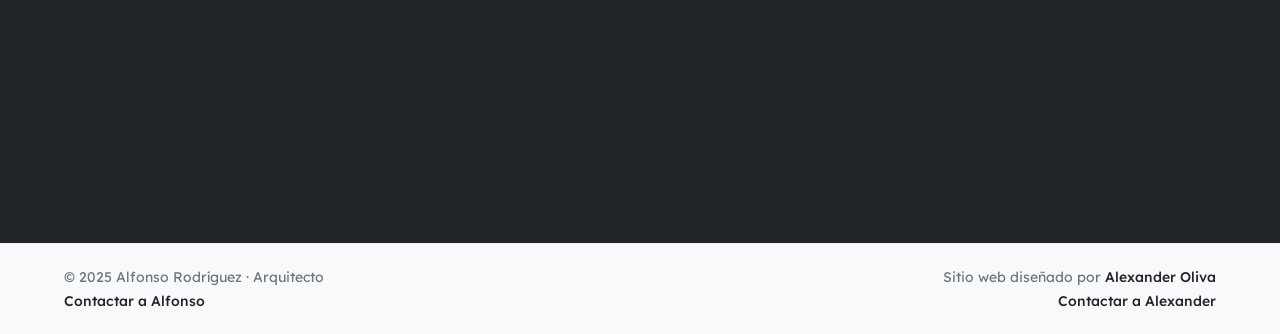
==== commit 90ba9baa: "Correccion hover alcances" ====
--- a/index.html
+++ b/index.html
@@ -116,7 +116,7 @@
                         <h3 class="proyecto__nombre">Ámsterdam 289</h3>
                         <div class="proyecto__meta">
                             <span>Ciudad de México (2009)</span>
-                            <span class="proyecto__rol">Acabados generales</span>
+                            <span class="proyecto__rol">Construcción</span>
                         </div>
                     </div>
                 </div>
@@ -132,7 +132,7 @@
                         <h3 class="proyecto__nombre">Juan de la Barrera</h3>
                         <div class="proyecto__meta">
                             <span>Ciudad de México (2019)</span>
-                            <span class="proyecto__rol">Diseño, estructura y mobiliario</span>
+                            <span class="proyecto__rol">Construcción</span>
                         </div>
                     </div>
                 </div>
@@ -148,7 +148,7 @@
                         <h3 class="proyecto__nombre">Terraza Ámsterdam 169</h3>
                         <div class="proyecto__meta">
                             <span>Ciudad de México (2020)</span>
-                            <span class="proyecto__rol">Diseño y ejecución</span>
+                            <span class="proyecto__rol">Construcción</span>
                         </div>
                     </div>
                 </div>
@@ -164,7 +164,7 @@
                         <h3 class="proyecto__nombre">Aguascalientes 06</h3>
                         <div class="proyecto__meta">
                             <span>Ciudad de México (2014)</span>
-                            <span class="proyecto__rol">Reconstrucción y conservación</span>
+                            <span class="proyecto__rol">Construcción total</span>
                         </div>
                     </div>
                 </div>
@@ -180,7 +180,7 @@
                         <h3 class="proyecto__nombre">Culiacán 123</h3>
                         <div class="proyecto__meta">
                             <span>Ciudad de México (2014)</span>
-                            <span class="proyecto__rol">Recuperación y desmontaje de showroom</span>
+                            <span class="proyecto__rol">Adecuación y Habilitado de Showroom, acabados e instalaciones</span>
                         </div>
                     </div>
                 </div>
@@ -196,7 +196,7 @@
                         <h3 class="proyecto__nombre">Veracruz 85</h3>
                         <div class="proyecto__meta">
                             <span>Ciudad de México (2021)</span>
-                            <span class="proyecto__rol">Post-sismo, pisos, fachada y acabados</span>
+                            <span class="proyecto__rol">Reparación por afectaciones de sismo y Acabados</span>
                         </div>
                     </div>
                 </div>
@@ -212,7 +212,7 @@
                         <h3 class="proyecto__nombre">Ámsterdam 169</h3>
                         <div class="proyecto__meta">
                             <span>Ciudad de México (2013)</span>
-                            <span class="proyecto__rol">Concreto blanco, duela, adecuaciones</span>
+                            <span class="proyecto__rol">Construcción, Estructura, Acabados e Instalaciones</span>
                         </div>
                     </div>
                 </div>
@@ -228,7 +228,7 @@
                         <h3 class="proyecto__nombre">Ahuizotl 84</h3>
                         <div class="proyecto__meta">
                             <span>Ciudad de México (2022)</span>
-                            <span class="proyecto__rol">Diseño y ejecución estilo industrial</span>
+                            <span class="proyecto__rol">Diseño y Construcción de Oficinas</span>
                         </div>
                     </div>
                 </div>
@@ -244,7 +244,7 @@
                         <h3 class="proyecto__nombre">Pedregal 3232</h3>
                         <div class="proyecto__meta">
                             <span>Ciudad de México (2017)</span>
-                            <span class="proyecto__rol">Adecuación de oficinas e instalaciones</span>
+                            <span class="proyecto__rol">Construcción y Adecuación de Showroom</span>
                         </div>
                     </div>
                 </div>
@@ -260,7 +260,7 @@
                         <h3 class="proyecto__nombre">Durango 133</h3>
                         <div class="proyecto__meta">
                             <span>Ciudad de México (2015)</span>
-                            <span class="proyecto__rol">Cimentación y acabados interiores</span>
+                            <span class="proyecto__rol">Construcción, Estructura, Instalaciones y Acabados</span>
                         </div>
                     </div>
                 </div>
@@ -276,7 +276,7 @@
                         <h3 class="proyecto__nombre">Veracruz 60</h3>
                         <div class="proyecto__meta">
                             <span>Ciudad de México (2013)</span>
-                            <span class="proyecto__rol">Acabados cerámicos y limpieza fina</span>
+                            <span class="proyecto__rol">Construcción, Estructura, Instalaciones y Acabados</span>
                         </div>
                     </div>
                 </div>
@@ -292,7 +292,7 @@
                         <h3 class="proyecto__nombre">Ámsterdam 68</h3>
                         <div class="proyecto__meta">
                             <span>Ciudad de México (2017)</span>
-                            <span class="proyecto__rol">Cimentación, estructura y acabados</span>
+                            <span class="proyecto__rol">Construcción, Estructura, Instalaciones y Acabados</span>
                         </div>
                     </div>
                 </div>
--- a/styles.css
+++ b/styles.css
@@ -257,13 +257,7 @@
 .hero__titulo {
     font-size: 36px;
     font-weight: 800;
-    background-image: url(img/bgtext.png);
-    background-size: 200%;
-    background-position: center;
-    -webkit-background-clip: text;
-    -webkit-text-fill-color: transparent;
-    background-clip: text;
-    color: transparent;
+    color: var(--colorSecundario);
     margin-bottom: 10px;
     animation: fadeUp 1s ease-out both;
     line-height: 1.2;
